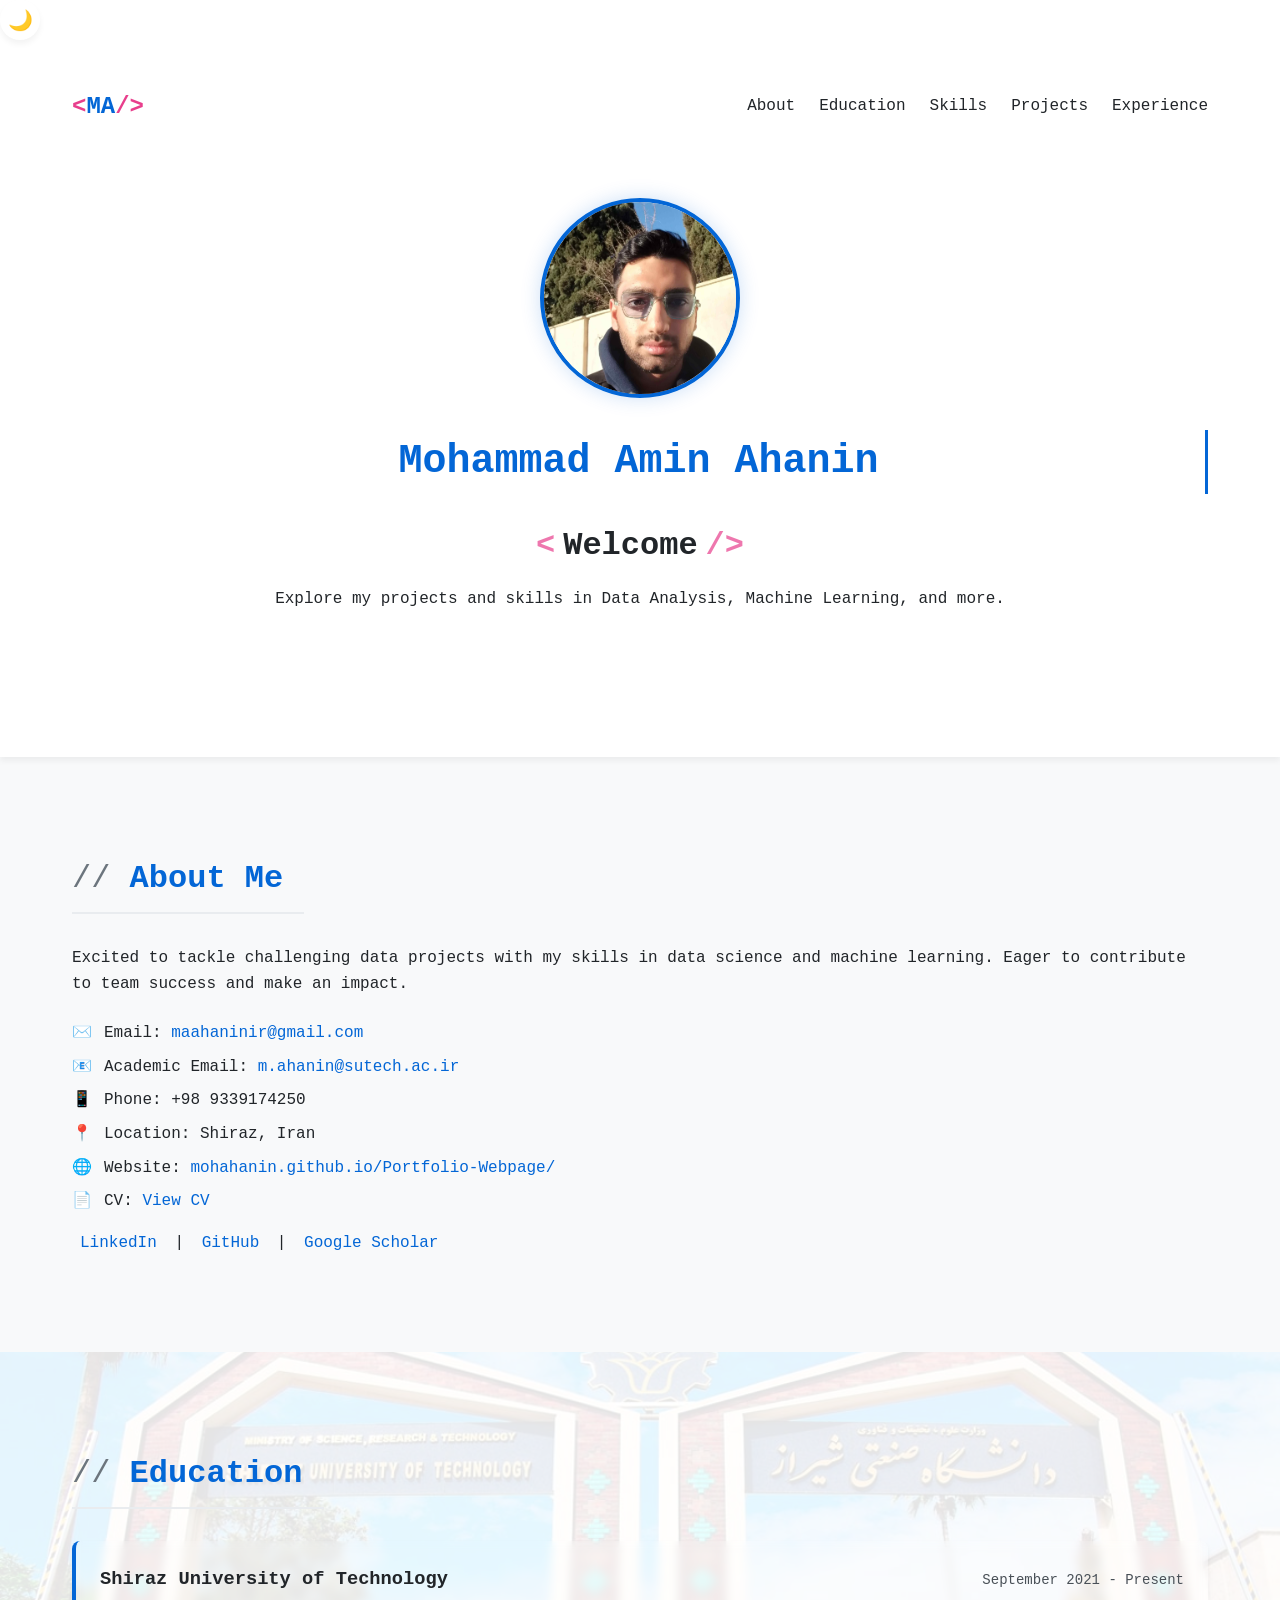
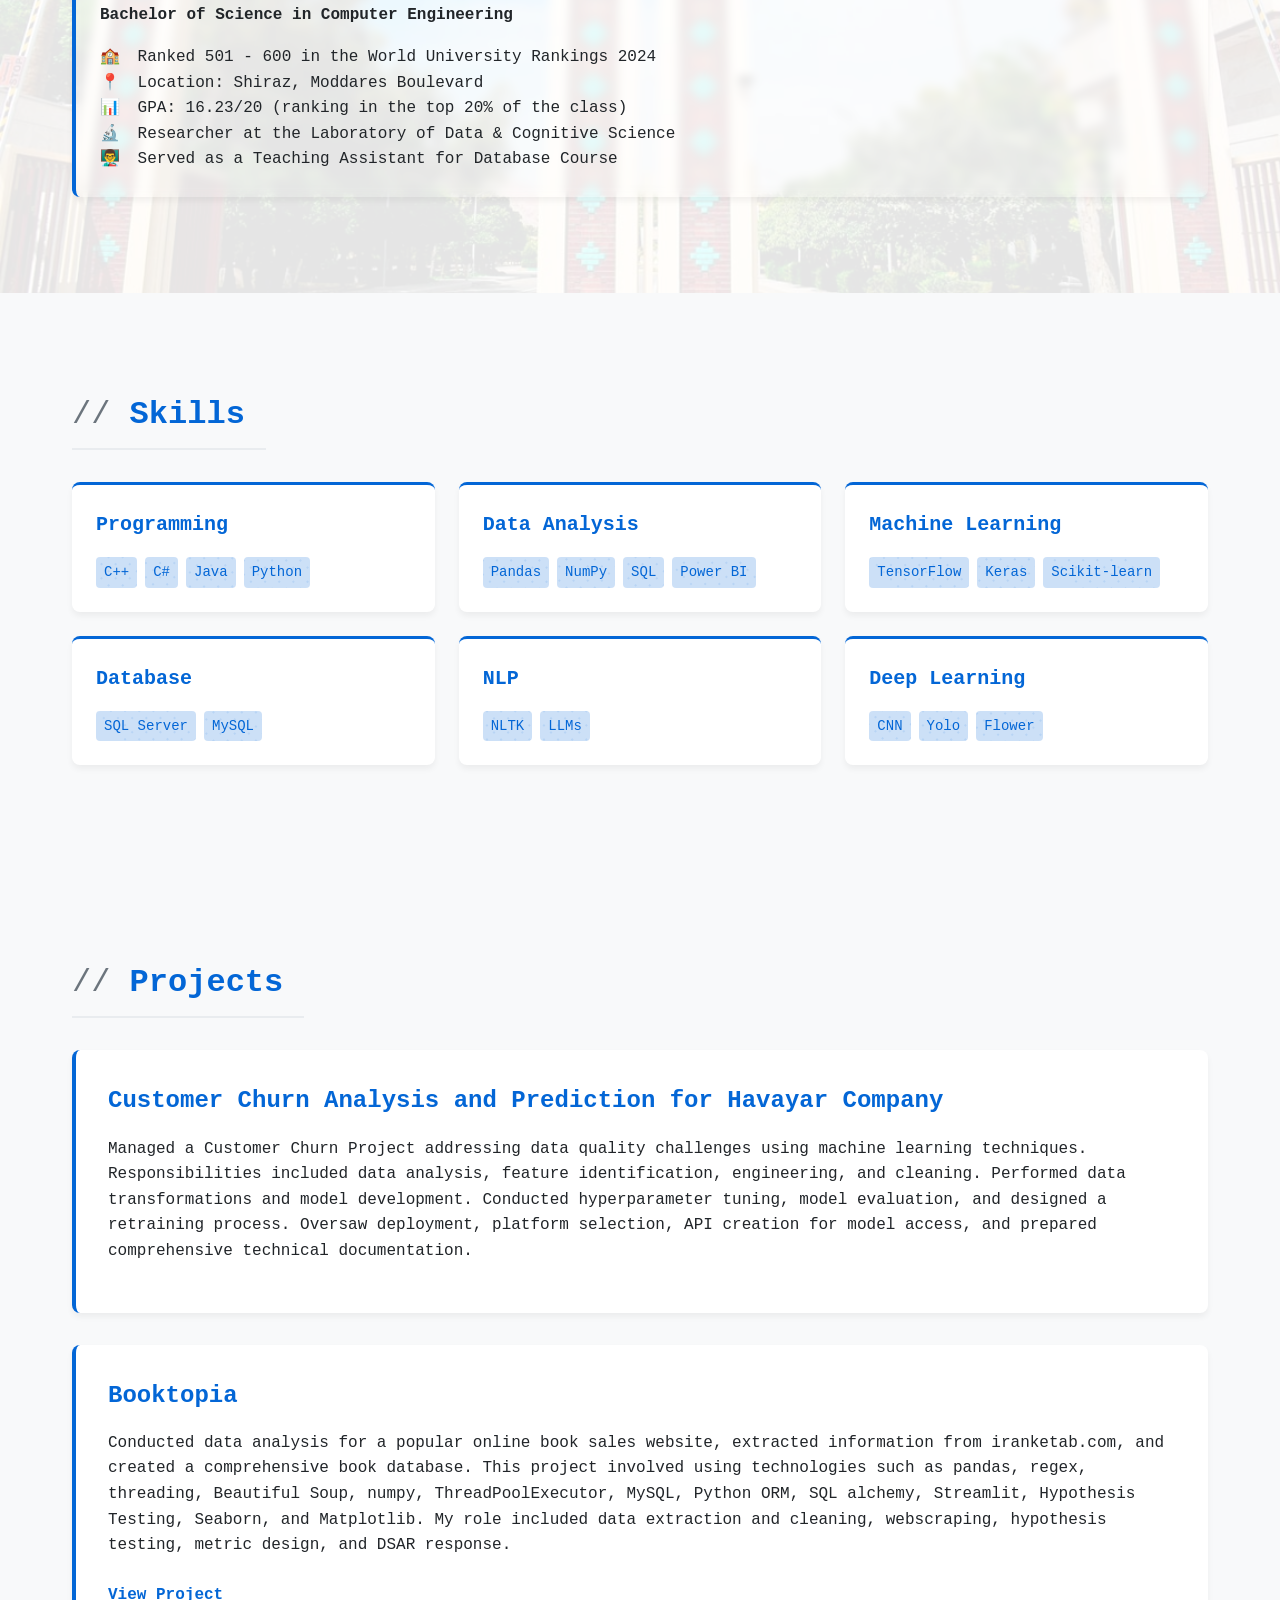
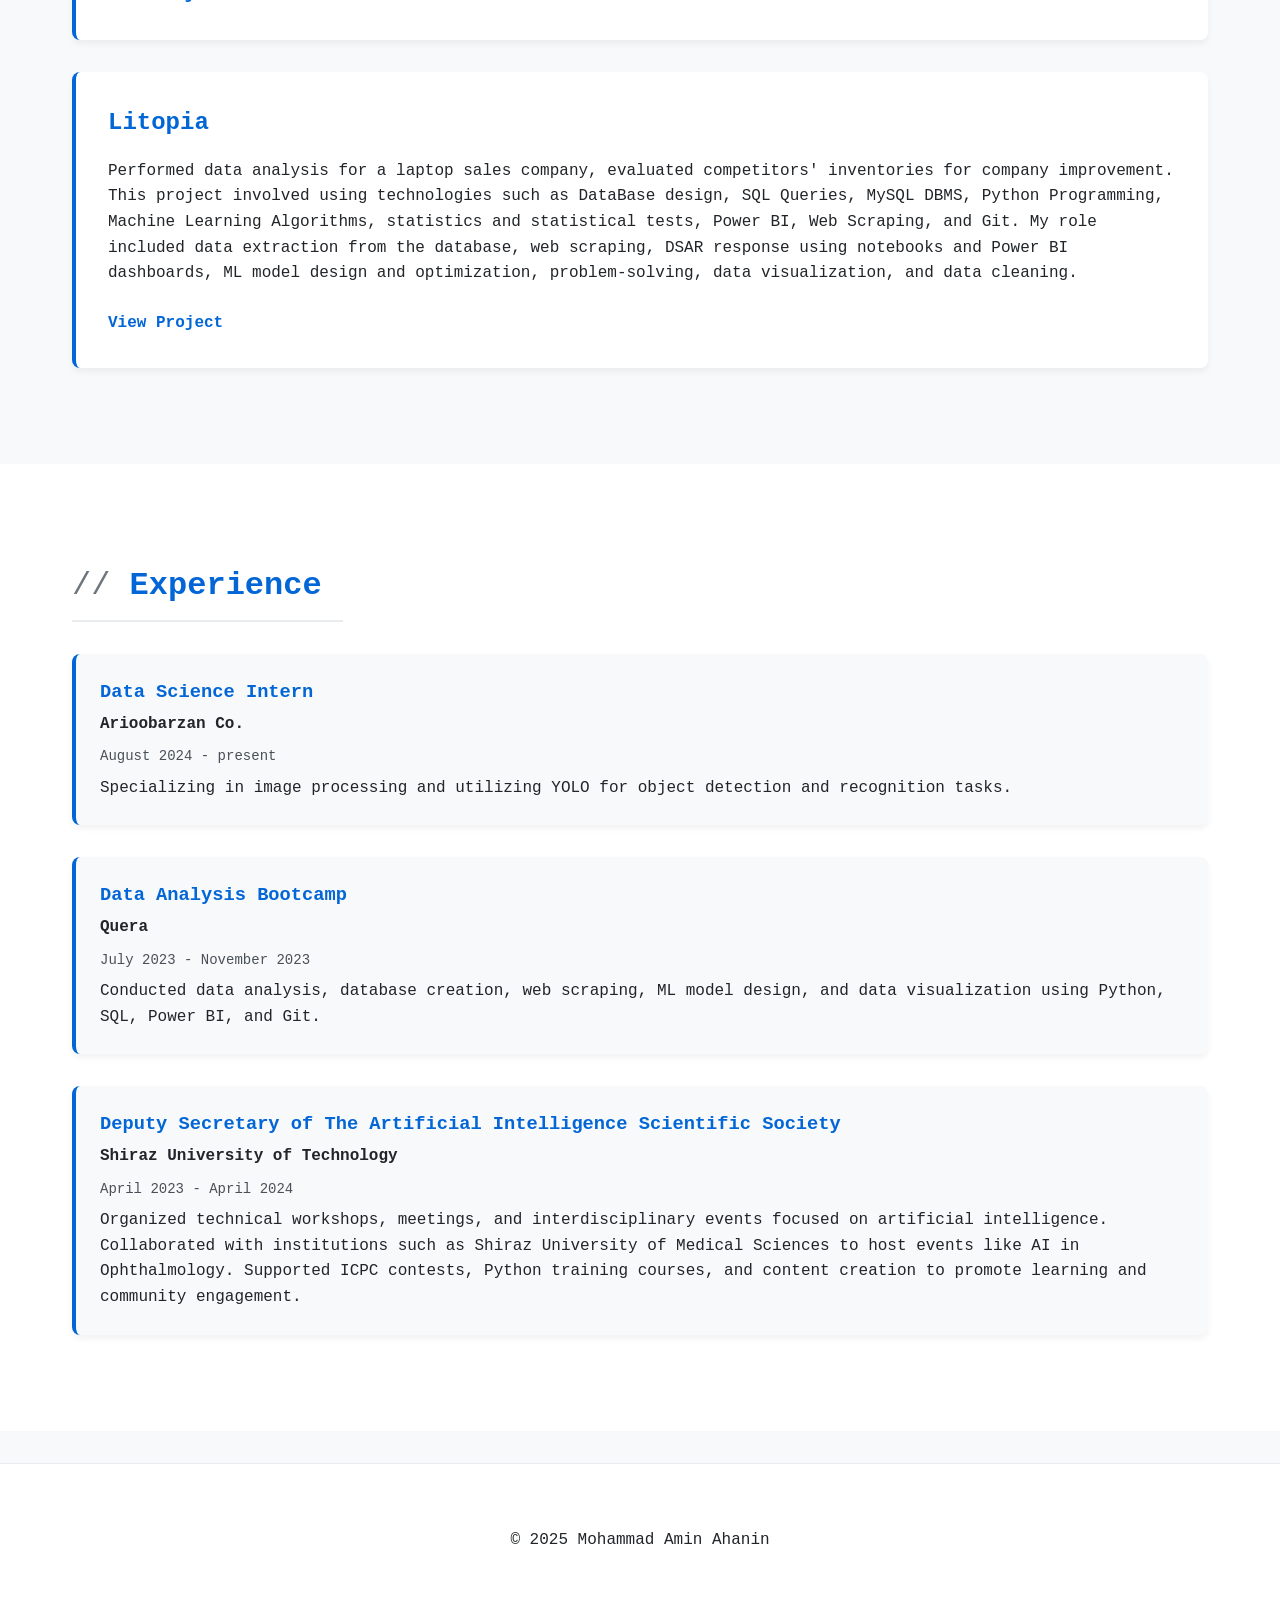
==== index.html @ 4232e27b "Update About Section Links" ====
<!DOCTYPE html>
<html lang="en">
<head>
  <meta charset="UTF-8" />
  <meta name="viewport" content="width=device-width, initial-scale=1.0" />
  <title>Mohammad Amin Ahanin </title>
  <link rel="stylesheet" href="styles/main.css" />
  <link rel="stylesheet" href="styles/animations.css" />
  <link rel="stylesheet" href="styles/responsive.css" />
</head>
<body>
  <div class="theme-toggle">
    <button id="theme-toggle-btn">
      <span class="toggle-icon light">☀️</span>
      <span class="toggle-icon dark">🌙</span>
    </button>
  </div>
  
  <header class="header">
    <div class="container">
      <nav class="navbar">
        <div class="logo"><span class="code-tag"><</span>MA<span class="code-tag">/></span></div>
        <ul class="nav-links">
          <li><a href="#about">About</a></li>
          <li><a href="#education">Education</a></li>
          <li><a href="#skills">Skills</a></li>
          <li><a href="#projects">Projects</a></li>
          <li><a href="#experience">Experience</a></li>
        </ul>
        <button class="menu-toggle" id="menu-toggle">
          <div class="bar"></div>
          <div class="bar"></div>
          <div class="bar"></div>
        </button>
      </nav>
      
      <div class="hero">
        <div class="profile-container">
          <div class="profile-photo">
            <img src="ax.jpg" alt="Mohammad Amin Ahanin" class="profile-img">
          </div>
        </div>
        <h1 class="name">Mohammad Amin Ahanin</h1>
        <div class="welcome-section">
          <h2 class="welcome-title">Welcome</h2>
          <p>Explore my projects and skills in Data Analysis, Machine Learning, and more.</p>
        </div>
      </div>
    </div>
  </header>

  <main>
    <section id="about" class="section about-section">
      <div class="container">
        <h2 class="section-title"><span class="code-comment">// </span>About Me</h2>
        <div class="about-content">
          <div class="about-text">
            <p>Excited to tackle challenging data projects with my skills in data science and machine learning. Eager to contribute to team success and make an impact.</p>
            <div class="contact-info">
              <div class="contact-item">
                <span class="contact-icon">✉️</span>
                <span>Email: <a href="mailto:maahaninir@gmail.com">maahaninir@gmail.com</a></span>
              </div>
              <div class="contact-item">
                <span class="contact-icon">📧</span>
                <span>Academic Email: <a href="mailto:m.ahanin@sutech.ac.ir">m.ahanin@sutech.ac.ir</a></span>
              </div>
              <div class="contact-item">
                <span class="contact-icon">📱</span>
                <span>Phone: +98 9339174250</span>
              </div>
              <div class="contact-item">
                <span class="contact-icon">📍</span>
                <span>Location: Shiraz, Iran</span>
              </div>
              <div class="contact-item">
                <span class="contact-icon">🌐</span>
                <span>Website: <a href="https://mohahanin.github.io/Portfolio-Webpage/" target="_blank">mohahanin.github.io/Portfolio-Webpage/</a></span>
              </div>
              <div class="contact-item">
                <span class="contact-icon">📄</span>
                <span>CV: <a href="Mohammadamin_Ahanin_CV.pdf" target="_blank">View CV</a></span>
              </div>
              <div class="social-links">
                <a href="https://www.linkedin.com/in/mohammadamin-ahanin/" target="_blank" class="social-link">LinkedIn</a> |
                <a href="https://github.com/mohAhanin" target="_blank" class="social-link">GitHub</a> |
                <a href="https://bit.ly/ahanin-scholar" target="_blank" class="social-link">Google Scholar</a>
              </div>
          
          </div>
        </div>
      </div>
    </section>

    <section id="education" class="section education-section">
      <div class="container">
        <h2 class="section-title"><span class="code-comment">// </span>Education</h2>
        <div class="education-card">
          <div class="education-header">
            <h3>Shiraz University of Technology</h3>
            <span class="education-period">September 2021 - Present</span>
          </div>
          <p class="education-degree">Bachelor of Science in Computer Engineering</p>
          <div class="education-details">
            <p><span class="detail-icon">🏫</span> Ranked 501 - 600 in the World University Rankings 2024</p>
            <p><span class="detail-icon">📍</span> Location: Shiraz, Moddares Boulevard</p>
            <p><span class="detail-icon">📊</span> GPA: 16.23/20 (ranking in the top 20% of the class)</p>
            <p><span class="detail-icon">🔬</span> Researcher at the Laboratory of Data & Cognitive Science</p>
            <p><span class="detail-icon">👨‍🏫</span> Served as a Teaching Assistant for Database Course</p>
          </div>
        </div>
      </div>
    </section>

    <section id="skills" class="section skills-section">
      <div class="container">
        <h2 class="section-title"><span class="code-comment">// </span>Skills</h2>
        <div class="skills-container">
          <div class="skill-category">
            <h3 class="skill-category-title">Programming</h3>
            <ul class="skill-list">
              <li>C++</li>
              <li>C#</li>
              <li>Java</li>
              <li>Python</li>
            </ul>
          </div>
          <div class="skill-category">
            <h3 class="skill-category-title">Data Analysis</h3>
            <ul class="skill-list">
              <li>Pandas</li>
              <li>NumPy</li>
              <li>SQL</li>
              <li>Power BI</li>
            </ul>
          </div>
          <div class="skill-category">
            <h3 class="skill-category-title">Machine Learning</h3>
            <ul class="skill-list">
              <li>TensorFlow</li>
              <li>Keras</li>
              <li>Scikit-learn</li>
            </ul>
          </div>
          <div class="skill-category">
            <h3 class="skill-category-title">Database</h3>
            <ul class="skill-list">
              <li>SQL Server</li>
              <li>MySQL</li>
            </ul>
          </div>
          <div class="skill-category">
            <h3 class="skill-category-title">NLP</h3>
            <ul class="skill-list">
              <li>NLTK</li>
              <li>LLMs</li>
            </ul>
          </div>
          <div class="skill-category">
            <h3 class="skill-category-title">Deep Learning</h3>
            <ul class="skill-list">
              <li>CNN</li>
              <li>Yolo</li>
              <li>Flower</li>
            </ul>
          </div>
        </div>
      </div>
    </section>

    <section id="projects" class="section projects-section">
      <div class="container">
        <h2 class="section-title"><span class="code-comment">// </span>Projects</h2>
        <div class="projects-container">
          <div class="project-card">
            <h3 class="project-title">Customer Churn Analysis and Prediction for <a href="https://www.havayar.com/" target="_blank" rel="noopener noreferrer">Havayar Company</a></h3>
            <p class="project-description">
              Managed a Customer Churn Project addressing data quality challenges using machine learning techniques. Responsibilities included data analysis, feature identification, engineering, and cleaning. Performed data transformations and model development. Conducted hyperparameter tuning, model evaluation, and designed a retraining process. Oversaw deployment, platform selection, API creation for model access, and prepared comprehensive technical documentation.
            </p>
          </div>
          
          <div class="project-card">
            <h3 class="project-title">Booktopia</h3>
            <p class="project-description">
              Conducted data analysis for a popular online book sales website, extracted information from iranketab.com, and created a comprehensive book database. This project involved using technologies such as pandas, regex, threading, Beautiful Soup, numpy, ThreadPoolExecutor, MySQL, Python ORM, SQL alchemy, Streamlit, Hypothesis Testing, Seaborn, and Matplotlib. My role included data extraction and cleaning, webscraping, hypothesis testing, metric design, and DSAR response.
            </p>
            <a href="#" class="project-link">View Project</a>
          </div>
          
          <div class="project-card">
            <h3 class="project-title">Litopia</h3>
            <p class="project-description">
              Performed data analysis for a laptop sales company, evaluated competitors' inventories for company improvement. This project involved using technologies such as DataBase design, SQL Queries, MySQL DBMS, Python Programming, Machine Learning Algorithms, statistics and statistical tests, Power BI, Web Scraping, and Git. My role included data extraction from the database, web scraping, DSAR response using notebooks and Power BI dashboards, ML model design and optimization, problem-solving, data visualization, and data cleaning.
            </p>
            <a href="#" class="project-link">View Project</a>
          </div>
        </div>
      </div>
    </section>

    <section id="experience" class="section experience-section">
      <div class="container">
        <h2 class="section-title"><span class="code-comment">// </span>Experience</h2>
        <div class="experience-container">
          <div class="experience-card">
            <div class="experience-header">
              <h3 class="position-title">Data Science Intern</h3>
              <span class="company-name">Arioobarzan Co.</span>
            </div>
            <p class="experience-period">August 2024 - present</p>
            <p class="experience-description">Specializing in image processing and utilizing YOLO for object detection and recognition tasks.</p>
          </div>
          
          <div class="experience-card">
            <div class="experience-header">
              <h3 class="position-title">Data Analysis Bootcamp</h3>
              <span class="company-name">Quera</span>
            </div>
            <p class="experience-period">July 2023 - November 2023</p>
            <p class="experience-description">Conducted data analysis, database creation, web scraping, ML model design, and data visualization using Python, SQL, Power BI, and Git.</p>
          </div>
          
          <div class="experience-card">
            <div class="experience-header">
              <h3 class="position-title">Deputy Secretary of The Artificial Intelligence Scientific Society</h3>
              <span class="company-name">Shiraz University of Technology</span>
            </div>
            <p class="experience-period">April 2023 - April 2024</p>
            <p class="experience-description">Organized technical workshops, meetings, and interdisciplinary events focused on artificial intelligence.
              Collaborated with institutions such as Shiraz University of Medical Sciences to host events like AI in Ophthalmology.
              Supported ICPC contests, Python training courses, and content creation to promote learning and community engagement.</p>
          </div>
        </div>
      </div>
    </section>
  </main>

  <footer class="footer">
    <div class="container">
      <p>&copy; 2025 Mohammad Amin Ahanin</p>
    </div>
  </footer>

  <script src="scripts/main.js"></script>
  <script src="scripts/animations.js"></script>
</body>
</html>
---- styles/main.css ----
/* Main CSS Styles */
:root {
  /* Color variables for light mode */
  --bg-primary: #f8f9fa;
  --bg-secondary: #ffffff;
  --text-primary: #212529;
  --text-secondary: #495057;
  --accent-color: #0366d6;
  --accent-light: #0366d633;
  --border-color: #e9ecef;
  --card-shadow: 0 4px 6px rgba(0, 0, 0, 0.05);
  --code-bg: #f1f3f5;
  --code-tag-color: #e83e8c;
  --code-comment-color: #6c757d;
  
  /* Common variables */
  --spacing-unit: 8px;
  --radius-sm: 4px;
  --radius-md: 8px;
  --radius-lg: 16px;
  --transition-speed: 0.3s;
  
  /* Font sizes */
  --font-size-xs: 0.75rem;  /* 12px */
  --font-size-sm: 0.875rem; /* 14px */
  --font-size-md: 1rem;     /* 16px */
  --font-size-lg: 1.25rem;  /* 20px */
  --font-size-xl: 1.5rem;   /* 24px */
  --font-size-2xl: 2rem;    /* 32px */
  --font-size-3xl: 2.5rem;  /* 40px */
}

/* Dark mode colors */
.dark-mode {
  --bg-primary: #0d1117;
  --bg-secondary: #161b22;
  --text-primary: #f0f6fc;
  --text-secondary: #8b949e;
  --accent-color: #58a6ff;
  --accent-light: #58a6ff33;
  --border-color: #30363d;
  --card-shadow: 0 4px 6px rgba(0, 0, 0, 0.2);
  --code-bg: #1f2937;
  --code-tag-color: #ff7b72;
  --code-comment-color: #8b949e;
}

/* Reset and Base Styles */
* {
  margin: 0;
  padding: 0;
  box-sizing: border-box;
}

html {
  scroll-behavior: smooth;
}

body {
  font-family: 'SF Mono', 'Monaco', 'Menlo', 'Courier New', monospace;
  background-color: var(--bg-primary);
  color: var(--text-primary);
  line-height: 1.6;
  transition: background-color var(--transition-speed), color var(--transition-speed);
}

/* Profile Photo Styles */
.profile-container {
  display: flex;
  justify-content: center;
  margin-bottom: 2rem;
}

.profile-photo {
  width: 200px;
  height: 200px;
  border-radius: 50%;
  overflow: hidden;
  border: 4px solid var(--accent-color);
  box-shadow: 0 0 20px var(--accent-light);
  transition: transform 0.3s ease;
}

.profile-photo:hover {
  transform: scale(1.05);
}

.profile-img {
  width: 100%;
  height: 100%;
  object-fit: cover;
}

.container {
  width: 100%;
  max-width: 1200px;
  margin: 0 auto;
  padding: calc(var(--spacing-unit) * 3);
}

a {
  color: var(--accent-color);
  text-decoration: none;
  transition: color var(--transition-speed);
}

a:hover {
  text-decoration: underline;
}

ul {
  list-style-type: none;
}

/* Theme Toggle */
.theme-toggle {
  position: fixed;
  top: var(--spacing-unit) * 2;
  right: var(--spacing-unit) * 2;
  z-index: 1000;
}

#theme-toggle-btn {
  background: none;
  border: none;
  cursor: pointer;
  width: 40px;
  height: 40px;
  border-radius: 50%;
  display: flex;
  align-items: center;
  justify-content: center;
  background-color: var(--bg-secondary);
  box-shadow: var(--card-shadow);
}

.toggle-icon {
  font-size: var(--font-size-lg);
}

.dark-mode .toggle-icon.light {
  display: inline;
}

.dark-mode .toggle-icon.dark {
  display: none;
}

.toggle-icon.light {
  display: none;
}

.toggle-icon.dark {
  display: inline;
}

/* Header styles */
.header {
  background-color: var(--bg-secondary);
  box-shadow: var(--card-shadow);
  position: relative;
  padding: calc(var(--spacing-unit) * 6) 0;
}

.navbar {
  display: flex;
  justify-content: space-between;
  align-items: center;
  padding: var(--spacing-unit) 0;
}

.logo {
  font-size: var(--font-size-xl);
  font-weight: bold;
  color: var(--accent-color);
}

.code-tag {
  color: var(--code-tag-color);
}

.nav-links {
  display: flex;
  gap: calc(var(--spacing-unit) * 3);
}

.nav-links a {
  color: var(--text-primary);
  font-weight: 500;
  position: relative;
}

.nav-links a::after {
  content: '';
  position: absolute;
  bottom: -4px;
  left: 0;
  width: 0;
  height: 2px;
  background-color: var(--accent-color);
  transition: width var(--transition-speed);
}

.nav-links a:hover::after {
  width: 100%;
}

.menu-toggle {
  display: none;
  background: none;
  border: none;
  cursor: pointer;
}

.bar {
  display: block;
  width: 25px;
  height: 3px;
  margin: 5px auto;
  background-color: var(--text-primary);
  transition: transform var(--transition-speed), opacity var(--transition-speed);
}

/* Hero section */
.hero {
  text-align: center;
  padding: calc(var(--spacing-unit) * 8) 0;
}

.name {
  font-size: var(--font-size-3xl);
  margin-bottom: calc(var(--spacing-unit) * 2);
  color: var(--accent-color);
}

.welcome-section {
  max-width: 800px;
  margin: 0 auto;
}

.welcome-title {
  font-size: var(--font-size-2xl);
  margin-bottom: calc(var(--spacing-unit) * 2);
  position: relative;
  display: inline-block;
}

.welcome-title::before {
  content: '<';
  color: var(--code-tag-color);
  opacity: 0.7;
  margin-right: var(--spacing-unit);
}

.welcome-title::after {
  content: '/>';
  color: var(--code-tag-color);
  opacity: 0.7;
  margin-left: var(--spacing-unit);
}

/* Section styles */
.section {
  padding: calc(var(--spacing-unit) * 8) 0;
}

.section-title {
  font-size: var(--font-size-2xl);
  margin-bottom: calc(var(--spacing-unit) * 4);
  color: var(--accent-color);
  border-bottom: 2px solid var(--border-color);
  padding-bottom: var(--spacing-unit);
  display: inline-block;
}

.code-comment {
  color: var(--code-comment-color);
  font-weight: normal;
}

/* About section */
.about-content {
  display: flex;
  flex-direction: column;
  gap: calc(var(--spacing-unit) * 4);
}

.contact-info {
  margin-top: calc(var(--spacing-unit) * 3);
}

.contact-item {
  margin-bottom: var(--spacing-unit);
  display: flex;
  align-items: center;
}

.contact-icon {
  margin-right: var(--spacing-unit);
  width: 24px;
  display: inline-block;
}

.social-links {
  margin-top: calc(var(--spacing-unit) * 2);
}

.social-link {
  margin: 0 var(--spacing-unit);
}

/* Education section */
.education-section {
  background-color: var(--bg-secondary);
  position: relative;
  overflow: hidden;
}

.education-section::before {
  content: '';
  position: absolute;
  top: 0;
  left: 0;
  right: 0;
  bottom: 0;
  background-image: url('university.jpg');
  background-size: cover;
  background-position: center;
  opacity: 0.1;
  z-index: 0;
  pointer-events: none;
}

.education-section .container {
  position: relative;
  z-index: 1;
}

.education-card {
  background-color: var(--bg-primary);
  border-radius: var(--radius-md);
  padding: calc(var(--spacing-unit) * 3);
  box-shadow: var(--card-shadow);
  border-left: 4px solid var(--accent-color);
  backdrop-filter: blur(5px);
  background-color: rgba(var(--bg-primary), 0.9);
}

.education-header {
  display: flex;
  justify-content: space-between;
  align-items: center;
  margin-bottom: var(--spacing-unit);
}

.education-period {
  font-size: var(--font-size-sm);
  color: var(--text-secondary);
}

.education-degree {
  font-weight: bold;
  margin-bottom: calc(var(--spacing-unit) * 2);
}

.education-details {
  margin-top: calc(var(--spacing-unit) * 2);
}

.detail-icon {
  margin-right: var(--spacing-unit);
}

/* Skills section */
.skills-container {
  display: grid;
  grid-template-columns: repeat(auto-fill, minmax(250px, 1fr));
  gap: calc(var(--spacing-unit) * 3);
}

.skill-category {
  background-color: var(--bg-secondary);
  border-radius: var(--radius-md);
  padding: calc(var(--spacing-unit) * 3);
  box-shadow: var(--card-shadow);
  border-top: 3px solid var(--accent-color);
}

.skill-category-title {
  margin-bottom: calc(var(--spacing-unit) * 2);
  font-size: var(--font-size-lg);
  color: var(--accent-color);
}

.skill-list {
  display: flex;
  flex-wrap: wrap;
  gap: var(--spacing-unit);
}

.skill-list li {
  background-color: var(--accent-light);
  color: var(--accent-color);
  padding: calc(var(--spacing-unit) / 2) var(--spacing-unit);
  border-radius: var(--radius-sm);
  font-size: var(--font-size-sm);
}

/* Projects section */
.projects-section {
  background-color: var(--bg-primary);
}

.projects-container {
  display: flex;
  flex-direction: column;
  gap: calc(var(--spacing-unit) * 4);
}

.project-card {
  background-color: var(--bg-secondary);
  border-radius: var(--radius-md);
  padding: calc(var(--spacing-unit) * 4);
  box-shadow: var(--card-shadow);
  border-left: 4px solid var(--accent-color);
  transition: transform var(--transition-speed), box-shadow var(--transition-speed);
}

.project-card:hover {
  transform: translateY(-5px);
  box-shadow: 0 10px 15px rgba(0, 0, 0, 0.1);
}

.project-title {
  font-size: var(--font-size-xl);
  margin-bottom: calc(var(--spacing-unit) * 2);
  color: var(--accent-color);
}

.project-description {
  margin-bottom: calc(var(--spacing-unit) * 2);
}

.project-link {
  display: inline-block;
  margin-top: var(--spacing-unit);
  font-weight: bold;
}

/* Experience section */
.experience-section {
  background-color: var(--bg-secondary);
}

.experience-container {
  display: flex;
  flex-direction: column;
  gap: calc(var(--spacing-unit) * 4);
}

.experience-card {
  background-color: var(--bg-primary);
  border-radius: var(--radius-md);
  padding: calc(var(--spacing-unit) * 3);
  box-shadow: var(--card-shadow);
  border-left: 4px solid var(--accent-color);
}

.experience-header {
  margin-bottom: var(--spacing-unit);
}

.position-title {
  color: var(--accent-color);
  margin-bottom: calc(var(--spacing-unit) / 2);
}

.company-name {
  font-weight: bold;
}

.experience-period {
  color: var(--text-secondary);
  font-size: var(--font-size-sm);
  margin-bottom: var(--spacing-unit);
}

/* Footer */
.footer {
  background-color: var(--bg-secondary);
  text-align: center;
  padding: calc(var(--spacing-unit) * 4) 0;
  margin-top: calc(var(--spacing-unit) * 4);
  border-top: 1px solid var(--border-color);
}
---- styles/animations.css ----
/* Animations */
@keyframes fadeIn {
  from {
    opacity: 0;
    transform: translateY(20px);
  }
  to {
    opacity: 1;
    transform: translateY(0);
  }
}

@keyframes typewriter {
  from {
    width: 0;
  }
  to {
    width: 100%;
  }
}

@keyframes blinkCursor {
  from, to {
    border-right-color: transparent;
  }
  50% {
    border-right-color: var(--accent-color);
  }
}

@keyframes fadeInLeft {
  from {
    opacity: 0;
    transform: translateX(-20px);
  }
  to {
    opacity: 1;
    transform: translateX(0);
  }
}

@keyframes fadeInRight {
  from {
    opacity: 0;
    transform: translateX(20px);
  }
  to {
    opacity: 1;
    transform: translateX(0);
  }
}

@keyframes pulse {
  0% {
    transform: scale(1);
  }
  50% {
    transform: scale(1.05);
  }
  100% {
    transform: scale(1);
  }
}

/* Apply animations to elements */
.section {
  animation: fadeIn 0.8s ease-out forwards;
}

.name {
  position: relative;
  display: inline-block;
  overflow: hidden;
  white-space: nowrap;
  animation: 
    typewriter 2.5s steps(25, end) 0.5s forwards,
    blinkCursor 0.75s step-end infinite;
  border-right: 3px solid var(--accent-color);
  width: 0;
}

.welcome-section {
  animation: fadeIn 1s ease-out 2.5s forwards;
  opacity: 0;
}

.project-card:nth-child(odd) {
  animation: fadeInLeft 0.6s ease-out forwards;
}

.project-card:nth-child(even) {
  animation: fadeInRight 0.6s ease-out forwards;
}

.education-card:hover,
.experience-card:hover {
  animation: pulse 1s ease-in-out;
}

.skill-category {
  animation: fadeIn 0.6s ease-out forwards;
  animation-delay: calc(var(--animation-order, 0) * 0.1s);
}

/* Staggered animations for skills */
.skill-category:nth-child(1) { --animation-order: 1; }
.skill-category:nth-child(2) { --animation-order: 2; }
.skill-category:nth-child(3) { --animation-order: 3; }
.skill-category:nth-child(4) { --animation-order: 4; }
.skill-category:nth-child(5) { --animation-order: 5; }
.skill-category:nth-child(6) { --animation-order: 6; }

/* Hover animations */
.nav-links a:hover {
  color: var(--accent-color);
  text-decoration: none;
}

.project-link:hover {
  text-decoration: none;
  color: var(--accent-color);
  transform: translateX(5px);
  transition: transform 0.3s ease;
}

/* Create a typing cursor effect for section titles */
.section-title::after {
  content: '_';
  animation: blinkCursor 1s step-end infinite;
  opacity: 0;
  margin-left: 2px;
}

.section-title:hover::after {
  opacity: 1;
}

/* Animated background for the hero section */
@keyframes gradientBG {
  0% {
    background-position: 0% 50%;
  }
  50% {
    background-position: 100% 50%;
  }
  100% {
    background-position: 0% 50%;
  }
}

.hero {
  position: relative;
  overflow: hidden;
}

.hero::before {
  content: '';
  position: absolute;
  top: 0;
  left: 0;
  right: 0;
  bottom: 0;
  z-index: -1;
  background: linear-gradient(-45deg, var(--accent-light), transparent);
  background-size: 400% 400%;
  animation: gradientBG 15s ease infinite;
  opacity: 0.5;
}

/* Skills animation */
.skill-list li {
  position: relative;
  overflow: hidden;
}

.skill-list li::before {
  content: '';
  position: absolute;
  top: -50%;
  left: -50%;
  width: 200%;
  height: 200%;
  background: radial-gradient(circle, var(--accent-color) 10%, transparent 10.5%);
  background-size: 10px 10px;
  opacity: 0.1;
  transform: rotate(45deg);
  animation: gradientBG 10s linear infinite;
  z-index: -1;
}
---- styles/responsive.css ----
/* Responsive Styles */

/* Base mobile-first approach */
@media (max-width: 768px) {
  /* Profile photo responsive styles */
  .profile-photo {
    width: 150px;
    height: 150px;
  }

  /* Navbar responsive styles */
  .navbar {
    flex-direction: column;
    align-items: flex-start;
  }
  
  .nav-links {
    display: none;
    flex-direction: column;
    width: 100%;
    margin-top: var(--spacing-unit);
    gap: var(--spacing-unit);
    background-color: var(--bg-secondary);
    padding: var(--spacing-unit);
    border-radius: var(--radius-md);
    box-shadow: var(--card-shadow);
  }
  
  .nav-links.active {
    display: flex;
  }
  
  .menu-toggle {
    display: block;
    position: absolute;
    top: calc(var(--spacing-unit) * 3);
    right: calc(var(--spacing-unit) * 3);
  }
  
  .menu-toggle.active .bar:nth-child(1) {
    transform: rotate(-45deg) translate(-5px, 6px);
  }
  
  .menu-toggle.active .bar:nth-child(2) {
    opacity: 0;
  }
  
  .menu-toggle.active .bar:nth-child(3) {
    transform: rotate(45deg) translate(-5px, -6px);
  }
  
  /* Typography adjustments */
  .name {
    font-size: var(--font-size-2xl);
  }
  
  .welcome-title {
    font-size: var(--font-size-xl);
  }
  
  .section-title {
    font-size: var(--font-size-xl);
  }
  
  /* Education layout */
  .education-header {
    flex-direction: column;
    align-items: flex-start;
  }
  
  .education-period {
    margin-top: var(--spacing-unit);
  }
  
  /* Skills layout */
  .skills-container {
    grid-template-columns: 1fr;
  }
  
  /* Project cards */
  .project-card {
    padding: calc(var(--spacing-unit) * 2);
  }
  
  .project-title {
    font-size: var(--font-size-lg);
  }
  
  /* Reduce animations on mobile for performance */
  .name {
    animation: none;
    width: auto;
    border-right: none;
  }
  
  .welcome-section {
    animation: none;
    opacity: 1;
  }
  
  .project-card:nth-child(odd),
  .project-card:nth-child(even) {
    animation: fadeIn 0.6s ease-out forwards;
  }

  /* Contact info adjustments */
  .contact-item {
    flex-direction: column;
    align-items: flex-start;
    margin-bottom: calc(var(--spacing-unit) * 2);
  }

  .contact-icon {
    margin-bottom: var(--spacing-unit);
  }

  .social-links {
    display: flex;
    flex-direction: column;
    gap: var(--spacing-unit);
    align-items: flex-start;
  }

  .social-link {
    margin: 0;
  }
}

/* Tablet styles */
@media (min-width: 769px) and (max-width: 1024px) {
  .skills-container {
    grid-template-columns: repeat(2, 1fr);
  }
  
  .container {
    padding: calc(var(--spacing-unit) * 2);
  }
  
  .project-card {
    padding: calc(var(--spacing-unit) * 3);
  }
  
  .name {
    font-size: var(--font-size-2xl);
  }

  .profile-photo {
    width: 180px;
    height: 180px;
  }
}

/* Large screens */
@media (min-width: 1025px) {
  .container {
    padding: calc(var(--spacing-unit) * 4);
  }
  
  .about-content {
    flex-direction: row;
  }
  
  .about-text {
    flex: 1;
  }
  
  .skills-container {
    grid-template-columns: repeat(3, 1fr);
  }
  
  .name {
    font-size: var(--font-size-3xl);
  }
  
  /* Enhanced animations for desktop */
  @keyframes floatUpDown {
    0%, 100% {
      transform: translateY(0);
    }
    50% {
      transform: translateY(-10px);
    }
  }
  
  .project-card:hover {
    animation: floatUpDown 2s ease-in-out infinite;
  }
}

/* Print-friendly styles */
@media print {
  body {
    background-color: white;
    color: black;
    font-size: 12pt;
  }
  
  .header, .footer, .nav-links, .theme-toggle {
    display: none;
  }
  
  .container {
    width: 100%;
    max-width: none;
    padding: 0;
    margin: 0;
  }
  
  .section {
    page-break-inside: avoid;
    padding: 1cm 0;
  }
  
  a {
    color: black;
    text-decoration: none;
  }
  
  .project-card, .experience-card, .education-card, .skill-category {
    box-shadow: none;
    border: 1px solid #ccc;
  }
  
  /* Ensure skill lists appear properly */
  .skill-list li {
    background: none;
    border: 1px solid #ccc;
  }

  .profile-photo {
    border: 1px solid #ccc;
    box-shadow: none;
  }
}
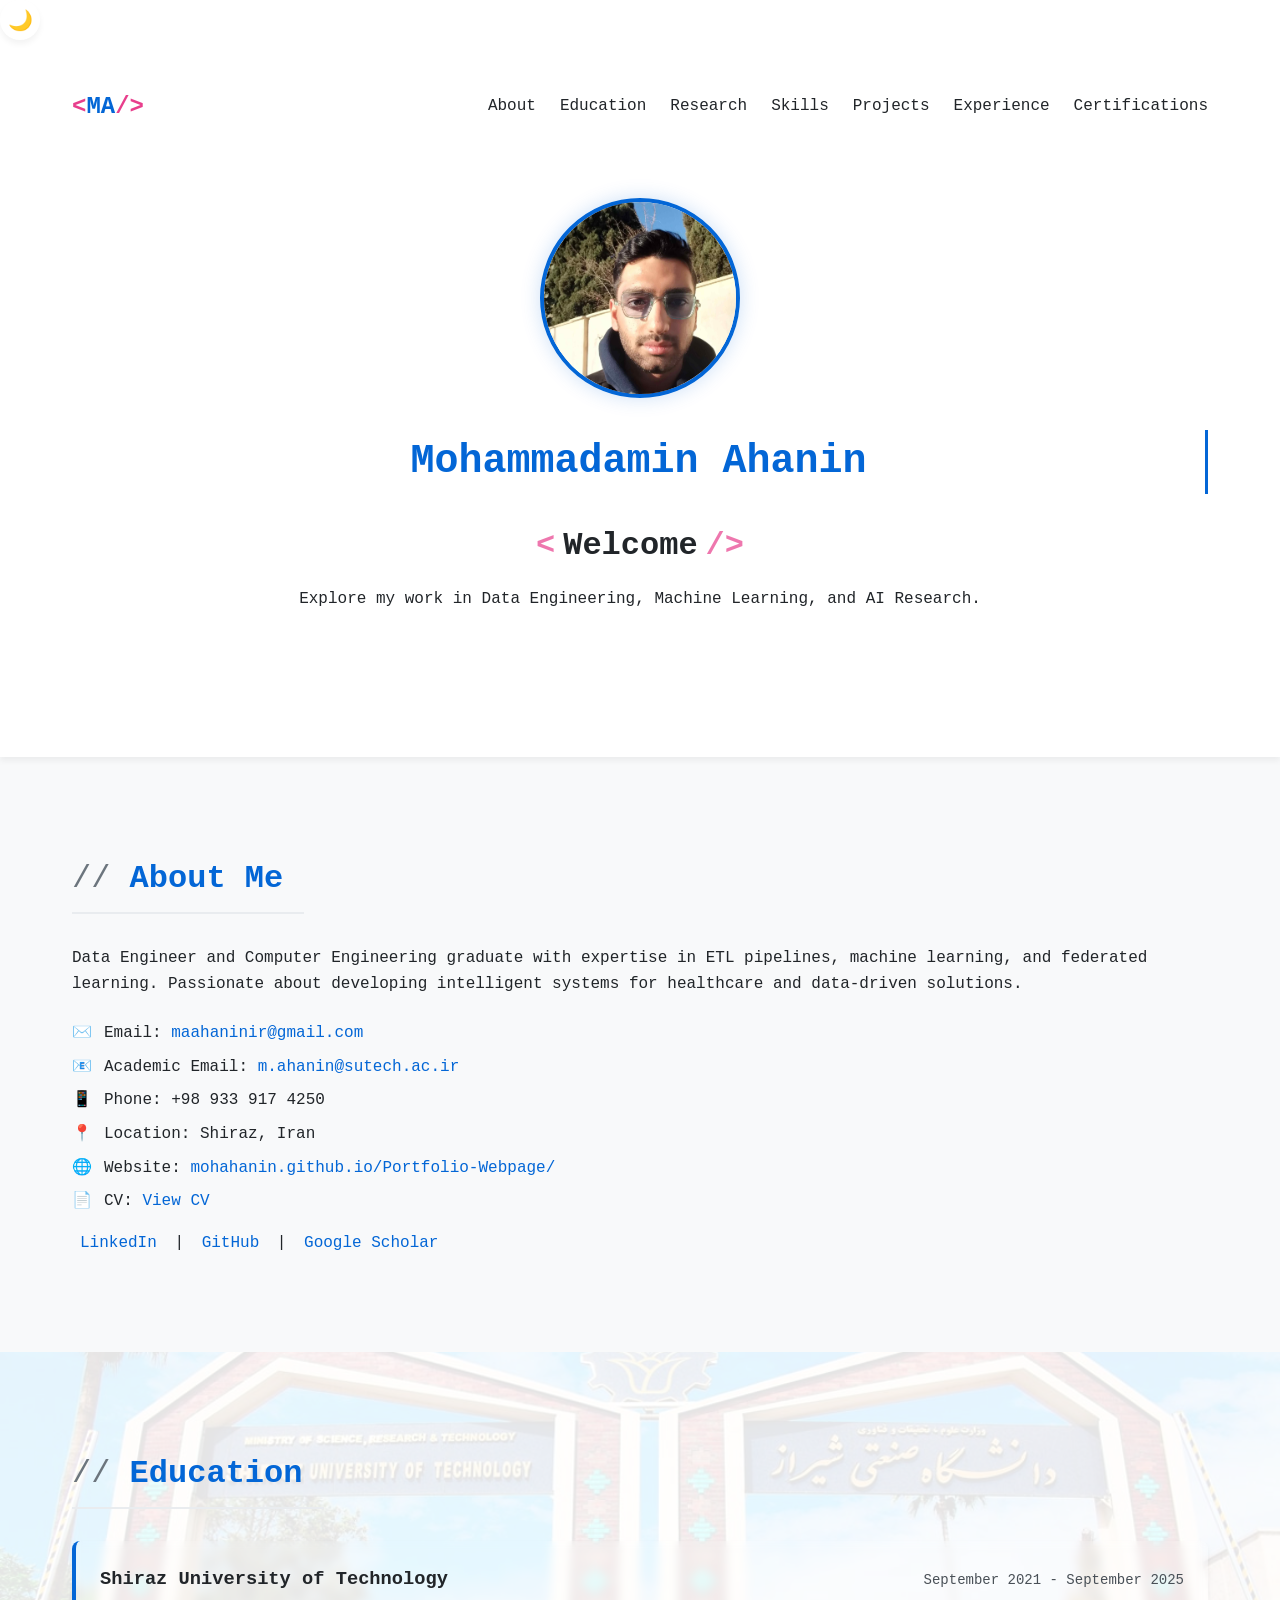
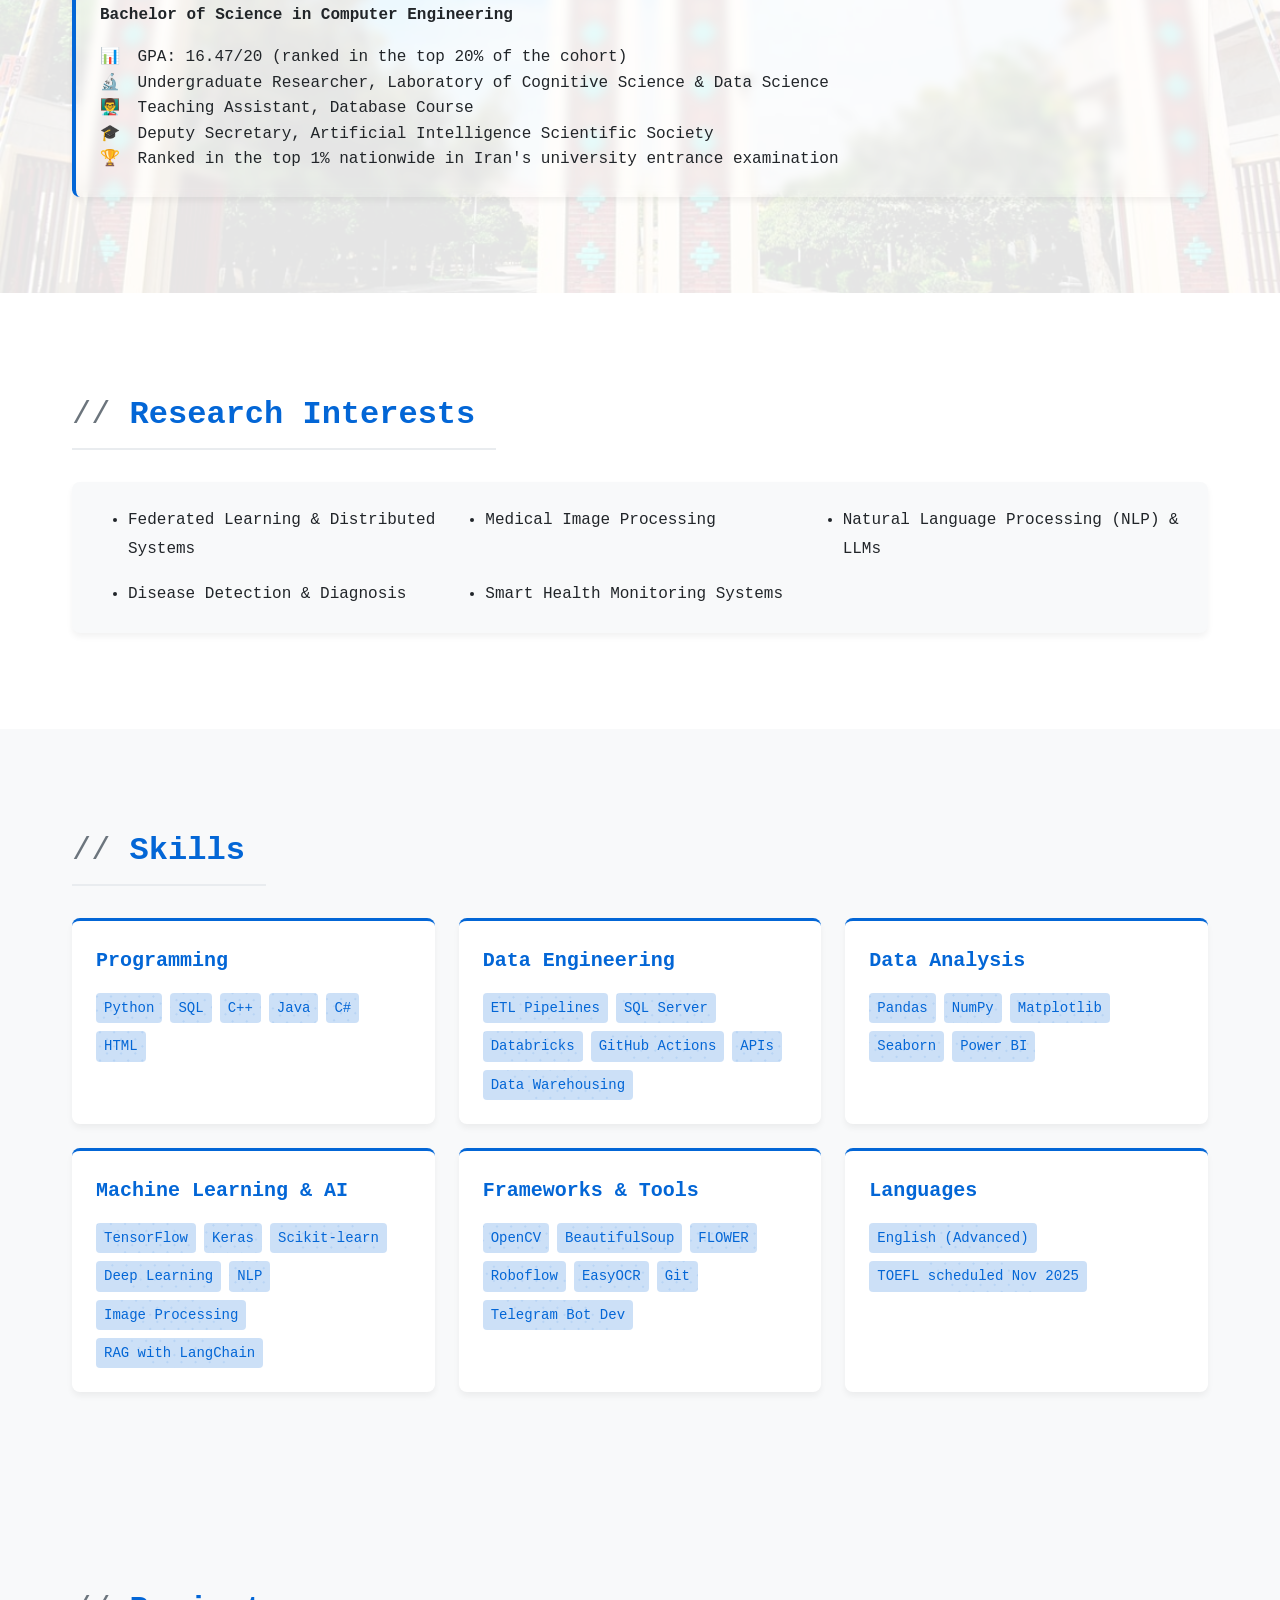
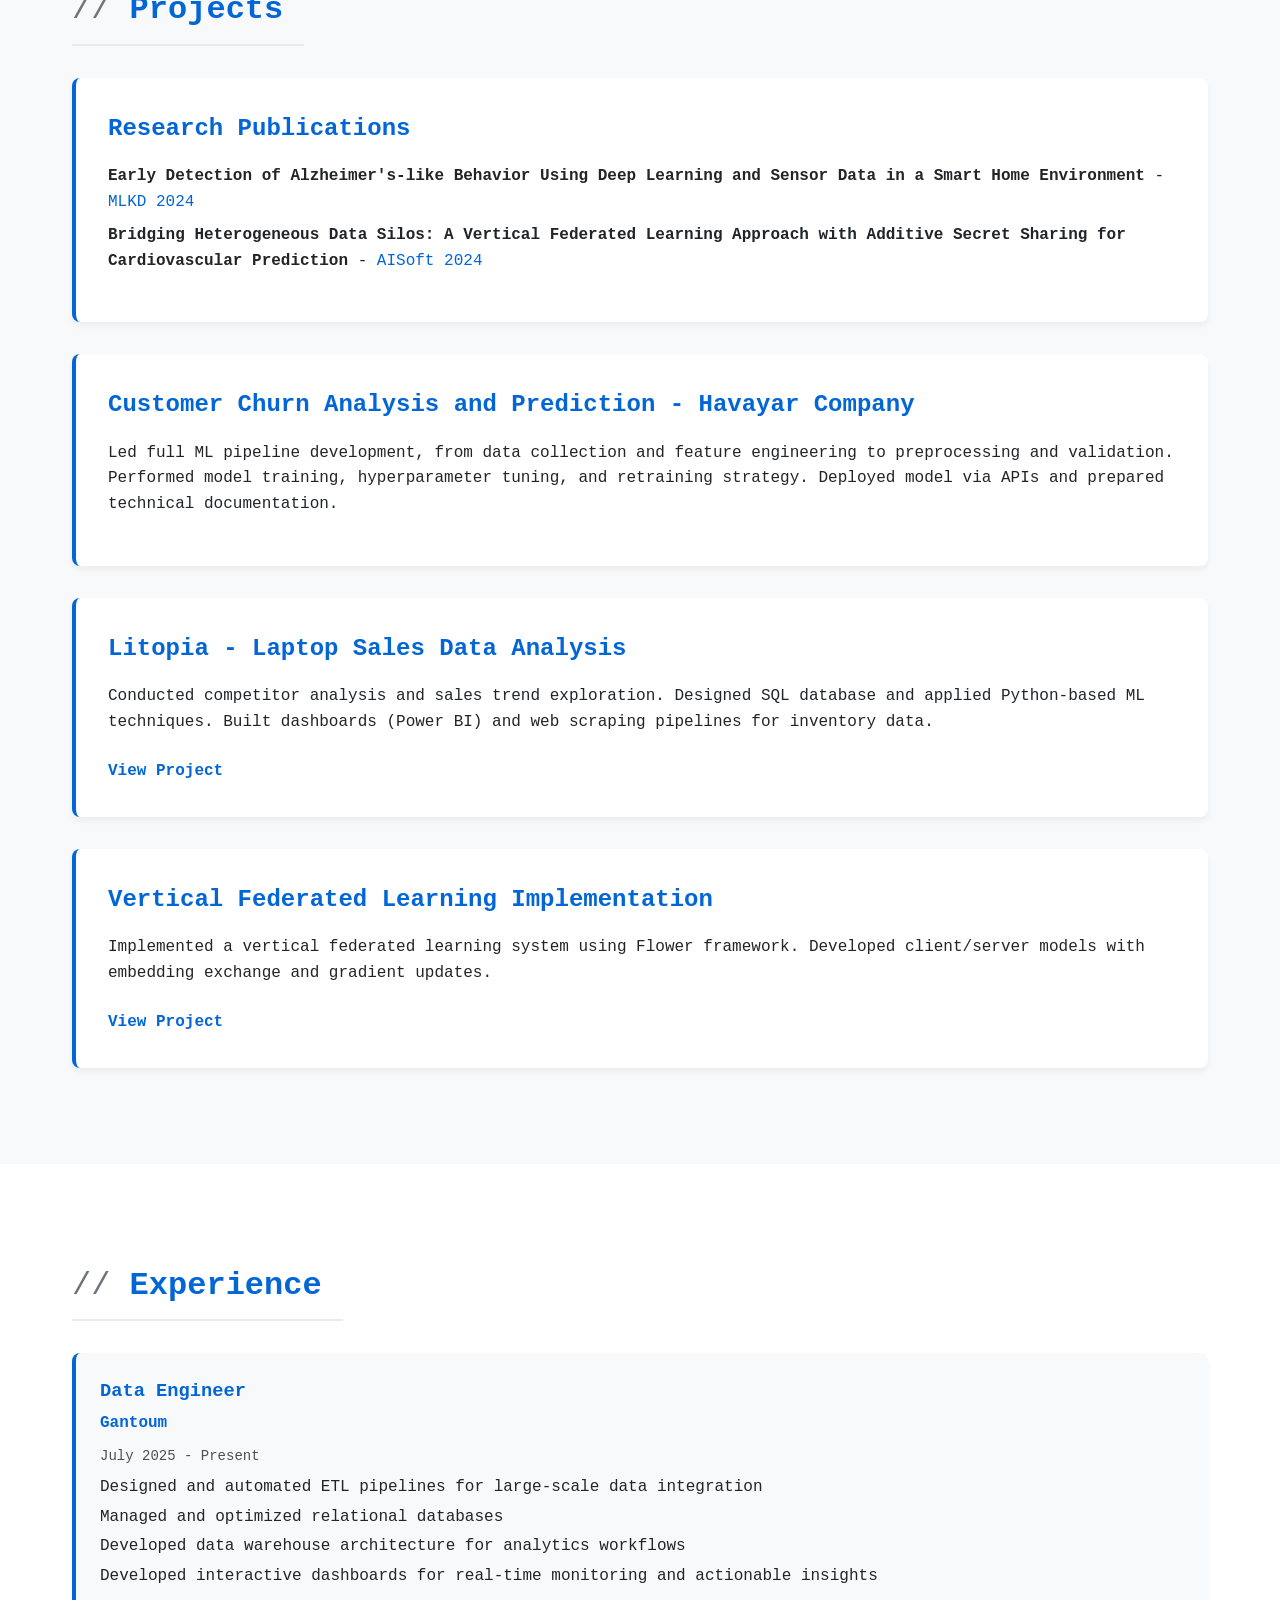
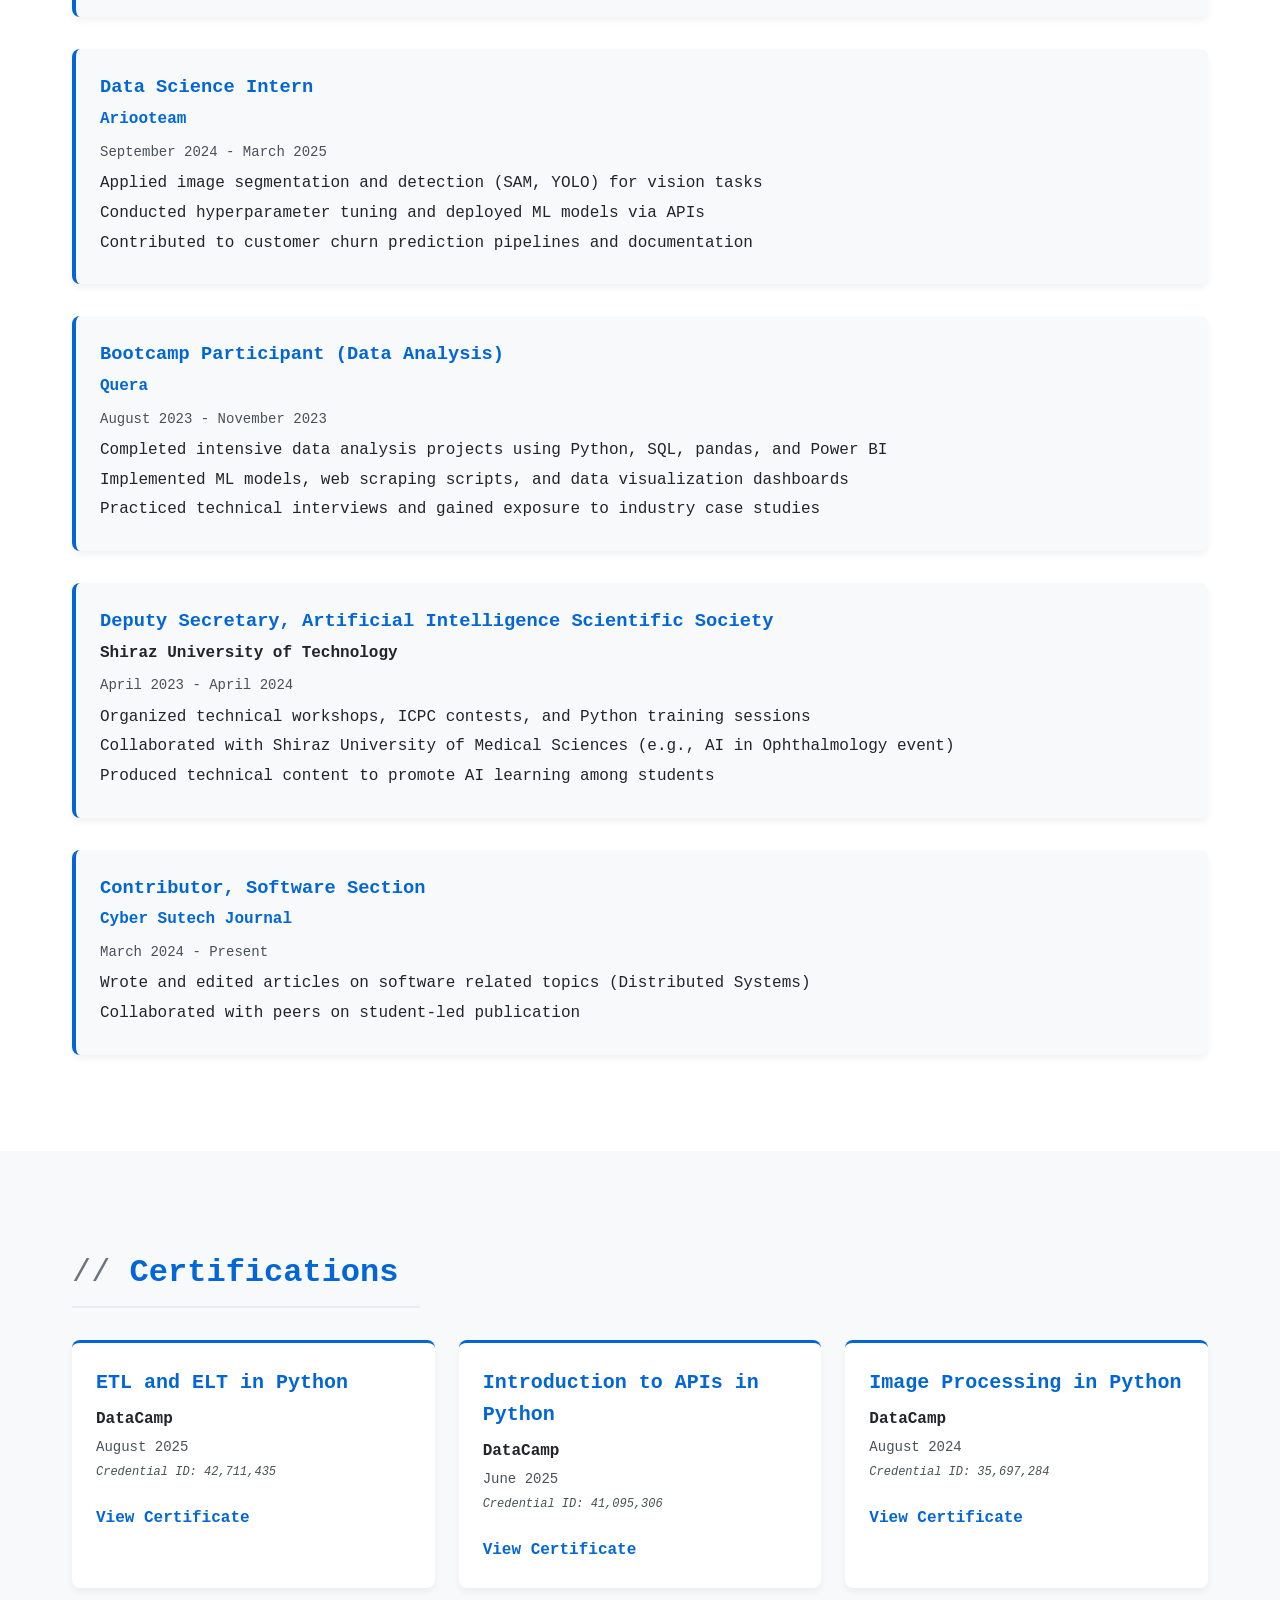
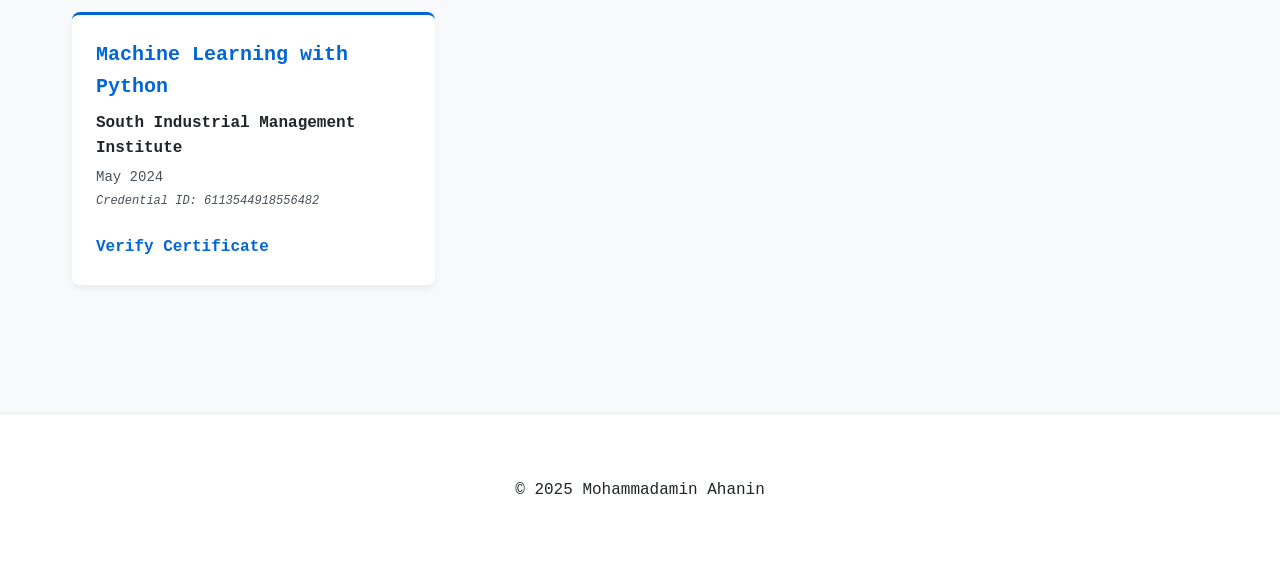
==== commit 5d42dbd2: "Updated index.html" ====
--- a/index.html
+++ b/index.html
@@ -3,7 +3,7 @@
 <head>
   <meta charset="UTF-8" />
   <meta name="viewport" content="width=device-width, initial-scale=1.0" />
-  <title>Mohammad Amin Ahanin </title>
+  <title>Mohammadamin Ahanin - Data Engineer & AI Researcher</title>
   <link rel="stylesheet" href="styles/main.css" />
   <link rel="stylesheet" href="styles/animations.css" />
   <link rel="stylesheet" href="styles/responsive.css" />
@@ -19,13 +19,15 @@
   <header class="header">
     <div class="container">
       <nav class="navbar">
-        <div class="logo"><span class="code-tag"><</span>MA<span class="code-tag">/></span></div>
+        <div class="logo"><span class="code-tag">&lt;</span>MA<span class="code-tag">/&gt;</span></div>
         <ul class="nav-links">
           <li><a href="#about">About</a></li>
           <li><a href="#education">Education</a></li>
+          <li><a href="#research">Research</a></li>
           <li><a href="#skills">Skills</a></li>
           <li><a href="#projects">Projects</a></li>
           <li><a href="#experience">Experience</a></li>
+          <li><a href="#certifications">Certifications</a></li>
         </ul>
         <button class="menu-toggle" id="menu-toggle">
           <div class="bar"></div>
@@ -40,10 +42,10 @@
             <img src="ax.jpg" alt="Mohammad Amin Ahanin" class="profile-img">
           </div>
         </div>
-        <h1 class="name">Mohammad Amin Ahanin</h1>
+        <h1 class="name">Mohammadamin Ahanin</h1>
         <div class="welcome-section">
           <h2 class="welcome-title">Welcome</h2>
-          <p>Explore my projects and skills in Data Analysis, Machine Learning, and more.</p>
+          <p>Explore my work in Data Engineering, Machine Learning, and AI Research.</p>
         </div>
       </div>
     </div>
@@ -55,7 +57,7 @@
         <h2 class="section-title"><span class="code-comment">// </span>About Me</h2>
         <div class="about-content">
           <div class="about-text">
-            <p>Excited to tackle challenging data projects with my skills in data science and machine learning. Eager to contribute to team success and make an impact.</p>
+            <p>Data Engineer and Computer Engineering graduate with expertise in ETL pipelines, machine learning, and federated learning. Passionate about developing intelligent systems for healthcare and data-driven solutions.</p>
             <div class="contact-info">
               <div class="contact-item">
                 <span class="contact-icon">✉️</span>
@@ -67,7 +69,7 @@
               </div>
               <div class="contact-item">
                 <span class="contact-icon">📱</span>
-                <span>Phone: +98 9339174250</span>
+                <span>Phone: +98 933 917 4250</span>
               </div>
               <div class="contact-item">
                 <span class="contact-icon">📍</span>
@@ -84,7 +86,7 @@
               <div class="social-links">
                 <a href="https://www.linkedin.com/in/mohammadamin-ahanin/" target="_blank" class="social-link">LinkedIn</a> |
                 <a href="https://github.com/mohAhanin" target="_blank" class="social-link">GitHub</a> |
-                <a href="https://bit.ly/ahanin-scholar" target="_blank" class="social-link">Google Scholar</a>
+                <a href="https://scholar.google.com/citations?user=r7srYJ8AAAAJ&hl=en" target="_blank" class="social-link">Google Scholar</a>
               </div>
           
           </div>
@@ -98,16 +100,31 @@
         <div class="education-card">
           <div class="education-header">
             <h3>Shiraz University of Technology</h3>
-            <span class="education-period">September 2021 - Present</span>
+            <span class="education-period">September 2021 - September 2025</span>
           </div>
           <p class="education-degree">Bachelor of Science in Computer Engineering</p>
           <div class="education-details">
-            <p><span class="detail-icon">🏫</span> Ranked 501 - 600 in the World University Rankings 2024</p>
-            <p><span class="detail-icon">📍</span> Location: Shiraz, Moddares Boulevard</p>
-            <p><span class="detail-icon">📊</span> GPA: 16.23/20 (ranking in the top 20% of the class)</p>
-            <p><span class="detail-icon">🔬</span> Researcher at the Laboratory of Data & Cognitive Science</p>
-            <p><span class="detail-icon">👨‍🏫</span> Served as a Teaching Assistant for Database Course</p>
-          </div>
+            <p><span class="detail-icon">📊</span> GPA: 16.47/20 (ranked in the top 20% of the cohort)</p>
+            <p><span class="detail-icon">🔬</span> Undergraduate Researcher, Laboratory of Cognitive Science & Data Science</p>
+            <p><span class="detail-icon">👨‍🏫</span> Teaching Assistant, Database Course</p>
+            <p><span class="detail-icon">🎓</span> Deputy Secretary, Artificial Intelligence Scientific Society</p>
+            <p><span class="detail-icon">🏆</span> Ranked in the top 1% nationwide in Iran's university entrance examination</p>
+          </div>
+        </div>
+      </div>
+    </section>
+
+    <section id="research" class="section research-section">
+      <div class="container">
+        <h2 class="section-title"><span class="code-comment">// </span>Research Interests</h2>
+        <div class="research-interests">
+          <ul class="research-list">
+            <li>Federated Learning & Distributed Systems</li>
+            <li>Medical Image Processing</li>
+            <li>Natural Language Processing (NLP) & LLMs</li>
+            <li>Disease Detection & Diagnosis</li>
+            <li>Smart Health Monitoring Systems</li>
+          </ul>
         </div>
       </div>
     </section>
@@ -119,10 +136,23 @@
           <div class="skill-category">
             <h3 class="skill-category-title">Programming</h3>
             <ul class="skill-list">
+              <li>Python</li>
+              <li>SQL</li>
               <li>C++</li>
+              <li>Java</li>
               <li>C#</li>
-              <li>Java</li>
-              <li>Python</li>
+              <li>HTML</li>
+            </ul>
+          </div>
+          <div class="skill-category">
+            <h3 class="skill-category-title">Data Engineering</h3>
+            <ul class="skill-list">
+              <li>ETL Pipelines</li>
+              <li>SQL Server</li>
+              <li>Databricks</li>
+              <li>GitHub Actions</li>
+              <li>APIs</li>
+              <li>Data Warehousing</li>
             </ul>
           </div>
           <div class="skill-category">
@@ -130,38 +160,40 @@
             <ul class="skill-list">
               <li>Pandas</li>
               <li>NumPy</li>
-              <li>SQL</li>
+              <li>Matplotlib</li>
+              <li>Seaborn</li>
               <li>Power BI</li>
             </ul>
           </div>
           <div class="skill-category">
-            <h3 class="skill-category-title">Machine Learning</h3>
+            <h3 class="skill-category-title">Machine Learning & AI</h3>
             <ul class="skill-list">
               <li>TensorFlow</li>
               <li>Keras</li>
               <li>Scikit-learn</li>
-            </ul>
-          </div>
-          <div class="skill-category">
-            <h3 class="skill-category-title">Database</h3>
-            <ul class="skill-list">
-              <li>SQL Server</li>
-              <li>MySQL</li>
-            </ul>
-          </div>
-          <div class="skill-category">
-            <h3 class="skill-category-title">NLP</h3>
-            <ul class="skill-list">
-              <li>NLTK</li>
-              <li>LLMs</li>
-            </ul>
-          </div>
-          <div class="skill-category">
-            <h3 class="skill-category-title">Deep Learning</h3>
-            <ul class="skill-list">
-              <li>CNN</li>
-              <li>Yolo</li>
-              <li>Flower</li>
+              <li>Deep Learning</li>
+              <li>NLP</li>
+              <li>Image Processing</li>
+              <li>RAG with LangChain</li>
+            </ul>
+          </div>
+          <div class="skill-category">
+            <h3 class="skill-category-title">Frameworks & Tools</h3>
+            <ul class="skill-list">
+              <li>OpenCV</li>
+              <li>BeautifulSoup</li>
+              <li>FLOWER</li>
+              <li>Roboflow</li>
+              <li>EasyOCR</li>
+              <li>Git</li>
+              <li>Telegram Bot Dev</li>
+            </ul>
+          </div>
+          <div class="skill-category">
+            <h3 class="skill-category-title">Languages</h3>
+            <ul class="skill-list">
+              <li>English (Advanced)</li>
+              <li>TOEFL scheduled Nov 2025</li>
             </ul>
           </div>
         </div>
@@ -173,26 +205,34 @@
         <h2 class="section-title"><span class="code-comment">// </span>Projects</h2>
         <div class="projects-container">
           <div class="project-card">
-            <h3 class="project-title">Customer Churn Analysis and Prediction for <a href="https://www.havayar.com/" target="_blank" rel="noopener noreferrer">Havayar Company</a></h3>
+            <h3 class="project-title">Research Publications</h3>
+            <ul class="project-description">
+              <li><strong>Early Detection of Alzheimer's-like Behavior Using Deep Learning and Sensor Data in a Smart Home Environment</strong> - <a href="https://mlkd.aut.ac.ir/proceedings/2024/paper/4A.1.pdf" target="_blank">MLKD 2024</a></li>
+              <li><strong>Bridging Heterogeneous Data Silos: A Vertical Federated Learning Approach with Additive Secret Sharing for Cardiovascular Prediction</strong> - <a href="https://aisoft24.shirazu.ac.ir/files_site/files/r_32_250111150236.pdf#page=46" target="_blank">AISoft 2024</a></li>
+            </ul>
+          </div>
+
+          <div class="project-card">
+            <h3 class="project-title">Customer Churn Analysis and Prediction - <a href="https://www.havayar.com/en/" target="_blank">Havayar Company</a></h3>
             <p class="project-description">
-              Managed a Customer Churn Project addressing data quality challenges using machine learning techniques. Responsibilities included data analysis, feature identification, engineering, and cleaning. Performed data transformations and model development. Conducted hyperparameter tuning, model evaluation, and designed a retraining process. Oversaw deployment, platform selection, API creation for model access, and prepared comprehensive technical documentation.
+              Led full ML pipeline development, from data collection and feature engineering to preprocessing and validation. Performed model training, hyperparameter tuning, and retraining strategy. Deployed model via APIs and prepared technical documentation.
             </p>
           </div>
-          
+
           <div class="project-card">
-            <h3 class="project-title">Booktopia</h3>
+            <h3 class="project-title"><a href="https://github.com/mohAhanin/Litopia" target="_blank">Litopia - Laptop Sales Data Analysis</a></h3>
             <p class="project-description">
-              Conducted data analysis for a popular online book sales website, extracted information from iranketab.com, and created a comprehensive book database. This project involved using technologies such as pandas, regex, threading, Beautiful Soup, numpy, ThreadPoolExecutor, MySQL, Python ORM, SQL alchemy, Streamlit, Hypothesis Testing, Seaborn, and Matplotlib. My role included data extraction and cleaning, webscraping, hypothesis testing, metric design, and DSAR response.
+              Conducted competitor analysis and sales trend exploration. Designed SQL database and applied Python-based ML techniques. Built dashboards (Power BI) and web scraping pipelines for inventory data.
             </p>
-            <a href="#" class="project-link">View Project</a>
-          </div>
-          
+            <a href="https://github.com/mohAhanin/Litopia" target="_blank" class="project-link">View Project</a>
+          </div>
+
           <div class="project-card">
-            <h3 class="project-title">Litopia</h3>
+            <h3 class="project-title"><a href="https://github.com/mohAhanin/Flower-Journey/tree/main/vfl" target="_blank">Vertical Federated Learning Implementation</a></h3>
             <p class="project-description">
-              Performed data analysis for a laptop sales company, evaluated competitors' inventories for company improvement. This project involved using technologies such as DataBase design, SQL Queries, MySQL DBMS, Python Programming, Machine Learning Algorithms, statistics and statistical tests, Power BI, Web Scraping, and Git. My role included data extraction from the database, web scraping, DSAR response using notebooks and Power BI dashboards, ML model design and optimization, problem-solving, data visualization, and data cleaning.
+              Implemented a vertical federated learning system using Flower framework. Developed client/server models with embedding exchange and gradient updates.
             </p>
-            <a href="#" class="project-link">View Project</a>
+            <a href="https://github.com/mohAhanin/Flower-Journey/tree/main/vfl" target="_blank" class="project-link">View Project</a>
           </div>
         </div>
       </div>
@@ -204,31 +244,106 @@
         <div class="experience-container">
           <div class="experience-card">
             <div class="experience-header">
+              <h3 class="position-title">Data Engineer</h3>
+              <span class="company-name"><a href="https://gantoum.ir/" target="_blank">Gantoum</a></span>
+            </div>
+            <p class="experience-period">July 2025 - Present</p>
+            <ul class="experience-description">
+              <li>Designed and automated ETL pipelines for large-scale data integration</li>
+              <li>Managed and optimized relational databases</li>
+              <li>Developed data warehouse architecture for analytics workflows</li>
+              <li>Developed interactive dashboards for real-time monitoring and actionable insights</li>
+            </ul>
+          </div>
+
+          <div class="experience-card">
+            <div class="experience-header">
               <h3 class="position-title">Data Science Intern</h3>
-              <span class="company-name">Arioobarzan Co.</span>
-            </div>
-            <p class="experience-period">August 2024 - present</p>
-            <p class="experience-description">Specializing in image processing and utilizing YOLO for object detection and recognition tasks.</p>
-          </div>
-          
-          <div class="experience-card">
-            <div class="experience-header">
-              <h3 class="position-title">Data Analysis Bootcamp</h3>
-              <span class="company-name">Quera</span>
-            </div>
-            <p class="experience-period">July 2023 - November 2023</p>
-            <p class="experience-description">Conducted data analysis, database creation, web scraping, ML model design, and data visualization using Python, SQL, Power BI, and Git.</p>
-          </div>
-          
-          <div class="experience-card">
-            <div class="experience-header">
-              <h3 class="position-title">Deputy Secretary of The Artificial Intelligence Scientific Society</h3>
+              <span class="company-name"><a href="https://www.arioo.ir/" target="_blank">Ariooteam</a></span>
+            </div>
+            <p class="experience-period">September 2024 - March 2025</p>
+            <ul class="experience-description">
+              <li>Applied image segmentation and detection (SAM, YOLO) for vision tasks</li>
+              <li>Conducted hyperparameter tuning and deployed ML models via APIs</li>
+              <li>Contributed to customer churn prediction pipelines and documentation</li>
+            </ul>
+          </div>
+
+          <div class="experience-card">
+            <div class="experience-header">
+              <h3 class="position-title">Bootcamp Participant (Data Analysis)</h3>
+              <span class="company-name"><a href="https://quera.org/" target="_blank">Quera</a></span>
+            </div>
+            <p class="experience-period">August 2023 - November 2023</p>
+            <ul class="experience-description">
+              <li>Completed intensive data analysis projects using Python, SQL, pandas, and Power BI</li>
+              <li>Implemented ML models, web scraping scripts, and data visualization dashboards</li>
+              <li>Practiced technical interviews and gained exposure to industry case studies</li>
+            </ul>
+          </div>
+
+          <div class="experience-card">
+            <div class="experience-header">
+              <h3 class="position-title">Deputy Secretary, Artificial Intelligence Scientific Society</h3>
               <span class="company-name">Shiraz University of Technology</span>
             </div>
             <p class="experience-period">April 2023 - April 2024</p>
-            <p class="experience-description">Organized technical workshops, meetings, and interdisciplinary events focused on artificial intelligence.
-              Collaborated with institutions such as Shiraz University of Medical Sciences to host events like AI in Ophthalmology.
-              Supported ICPC contests, Python training courses, and content creation to promote learning and community engagement.</p>
+            <ul class="experience-description">
+              <li>Organized technical workshops, ICPC contests, and Python training sessions</li>
+              <li>Collaborated with Shiraz University of Medical Sciences (e.g., AI in Ophthalmology event)</li>
+              <li>Produced technical content to promote AI learning among students</li>
+            </ul>
+          </div>
+
+          <div class="experience-card">
+            <div class="experience-header">
+              <h3 class="position-title">Contributor, Software Section</h3>
+              <span class="company-name"><a href="https://www.linkedin.com/company/cyber-sutech-journal" target="_blank">Cyber Sutech Journal</a></span>
+            </div>
+            <p class="experience-period">March 2024 - Present</p>
+            <ul class="experience-description">
+              <li>Wrote and edited articles on software related topics (Distributed Systems)</li>
+              <li>Collaborated with peers on student-led publication</li>
+            </ul>
+          </div>
+        </div>
+      </div>
+    </section>
+
+    <section id="certifications" class="section certifications-section">
+      <div class="container">
+        <h2 class="section-title"><span class="code-comment">// </span>Certifications</h2>
+        <div class="certifications-container">
+          <div class="certification-card">
+            <h3 class="certification-title">ETL and ELT in Python</h3>
+            <p class="certification-issuer">DataCamp</p>
+            <p class="certification-date">August 2025</p>
+            <p class="certification-id">Credential ID: 42,711,435</p>
+            <a href="https://www.datacamp.com/statement-of-accomplishment/course/07d3c964099e54f4d6a3c28f8eec5ccd789a230d?raw=1" target="_blank" class="certification-link">View Certificate</a>
+          </div>
+
+          <div class="certification-card">
+            <h3 class="certification-title">Introduction to APIs in Python</h3>
+            <p class="certification-issuer">DataCamp</p>
+            <p class="certification-date">June 2025</p>
+            <p class="certification-id">Credential ID: 41,095,306</p>
+            <a href="https://www.datacamp.com/completed/statement-of-accomplishment/course/1cd81ed07f46f37e18c180d4d86d7524d60c8bdd" target="_blank" class="certification-link">View Certificate</a>
+          </div>
+
+          <div class="certification-card">
+            <h3 class="certification-title">Image Processing in Python</h3>
+            <p class="certification-issuer">DataCamp</p>
+            <p class="certification-date">August 2024</p>
+            <p class="certification-id">Credential ID: 35,697,284</p>
+            <a href="https://www.datacamp.com/completed/statement-of-accomplishment/course/1042bdbd4793aa42799d62cf4a366efcaba4d836" target="_blank" class="certification-link">View Certificate</a>
+          </div>
+
+          <div class="certification-card">
+            <h3 class="certification-title">Machine Learning with Python</h3>
+            <p class="certification-issuer">South Industrial Management Institute</p>
+            <p class="certification-date">May 2024</p>
+            <p class="certification-id">Credential ID: 6113544918556482</p>
+            <a href="https://simiportal.ir/diplomaverification" target="_blank" class="certification-link">Verify Certificate</a>
           </div>
         </div>
       </div>
@@ -237,7 +352,7 @@
 
   <footer class="footer">
     <div class="container">
-      <p>&copy; 2025 Mohammad Amin Ahanin</p>
+      <p>&copy; 2025 Mohammadamin Ahanin</p>
     </div>
   </footer>
 
--- a/styles/main.css
+++ b/styles/main.css
@@ -439,6 +439,18 @@
 
 .project-description {
   margin-bottom: calc(var(--spacing-unit) * 2);
+  line-height: 1.6;
+}
+
+.project-description ul {
+  list-style-type: disc;
+  padding-left: calc(var(--spacing-unit) * 3);
+  margin-top: var(--spacing-unit);
+}
+
+.project-description li {
+  margin-bottom: var(--spacing-unit);
+  color: var(--text-primary);
 }
 
 .project-link {
@@ -483,6 +495,104 @@
   color: var(--text-secondary);
   font-size: var(--font-size-sm);
   margin-bottom: var(--spacing-unit);
+}
+
+.experience-description {
+  line-height: 1.6;
+}
+
+.experience-description ul {
+  list-style-type: disc;
+  padding-left: calc(var(--spacing-unit) * 3);
+  margin-top: var(--spacing-unit);
+}
+
+.experience-description li {
+  margin-bottom: calc(var(--spacing-unit) / 2);
+  color: var(--text-primary);
+}
+
+/* Research section */
+.research-section {
+  background-color: var(--bg-secondary);
+}
+
+.research-interests {
+  background-color: var(--bg-primary);
+  border-radius: var(--radius-md);
+  padding: calc(var(--spacing-unit) * 3);
+  box-shadow: var(--card-shadow);
+}
+
+.research-list {
+  list-style-type: disc;
+  padding-left: calc(var(--spacing-unit) * 4);
+  display: grid;
+  grid-template-columns: repeat(auto-fit, minmax(300px, 1fr));
+  gap: calc(var(--spacing-unit) * 2);
+}
+
+.research-list li {
+  font-size: var(--font-size-md);
+  line-height: 1.8;
+  color: var(--text-primary);
+}
+
+/* Certifications section */
+.certifications-section {
+  background-color: var(--bg-primary);
+}
+
+.certifications-container {
+  display: grid;
+  grid-template-columns: repeat(auto-fill, minmax(280px, 1fr));
+  gap: calc(var(--spacing-unit) * 3);
+}
+
+.certification-card {
+  background-color: var(--bg-secondary);
+  border-radius: var(--radius-md);
+  padding: calc(var(--spacing-unit) * 3);
+  box-shadow: var(--card-shadow);
+  border-top: 3px solid var(--accent-color);
+  transition: transform var(--transition-speed), box-shadow var(--transition-speed);
+}
+
+.certification-card:hover {
+  transform: translateY(-5px);
+  box-shadow: 0 10px 15px rgba(0, 0, 0, 0.1);
+}
+
+.certification-title {
+  font-size: var(--font-size-lg);
+  margin-bottom: var(--spacing-unit);
+  color: var(--accent-color);
+}
+
+.certification-issuer {
+  font-weight: 600;
+  margin-bottom: calc(var(--spacing-unit) / 2);
+  color: var(--text-primary);
+}
+
+.certification-date {
+  font-size: var(--font-size-sm);
+  color: var(--text-secondary);
+  margin-bottom: calc(var(--spacing-unit) / 2);
+}
+
+.certification-id {
+  font-size: var(--font-size-xs);
+  color: var(--text-secondary);
+  margin-bottom: calc(var(--spacing-unit) * 2);
+  font-style: italic;
+}
+
+.certification-link {
+  display: inline-block;
+  font-weight: 600;
+  color: var(--accent-color);
+  margin-top: var(--spacing-unit);
 }
 
 /* Footer */
--- a/styles/responsive.css
+++ b/styles/responsive.css
@@ -124,6 +124,17 @@
   .social-link {
     margin: 0;
   }
+
+  /* Research layout */
+  .research-list {
+    grid-template-columns: 1fr;
+    padding-left: calc(var(--spacing-unit) * 2);
+  }
+
+  /* Certifications layout */
+  .certifications-container {
+    grid-template-columns: 1fr;
+  }
 }
 
 /* Tablet styles */
@@ -147,6 +158,16 @@
   .profile-photo {
     width: 180px;
     height: 180px;
+  }
+
+  /* Research layout */
+  .research-list {
+    grid-template-columns: 1fr;
+  }
+
+  /* Certifications layout */
+  .certifications-container {
+    grid-template-columns: repeat(2, 1fr);
   }
 }
 
@@ -216,7 +237,8 @@
     text-decoration: none;
   }
   
-  .project-card, .experience-card, .education-card, .skill-category {
+  .project-card, .experience-card, .education-card, .skill-category,
+  .certification-card, .research-interests {
     box-shadow: none;
     border: 1px solid #ccc;
   }
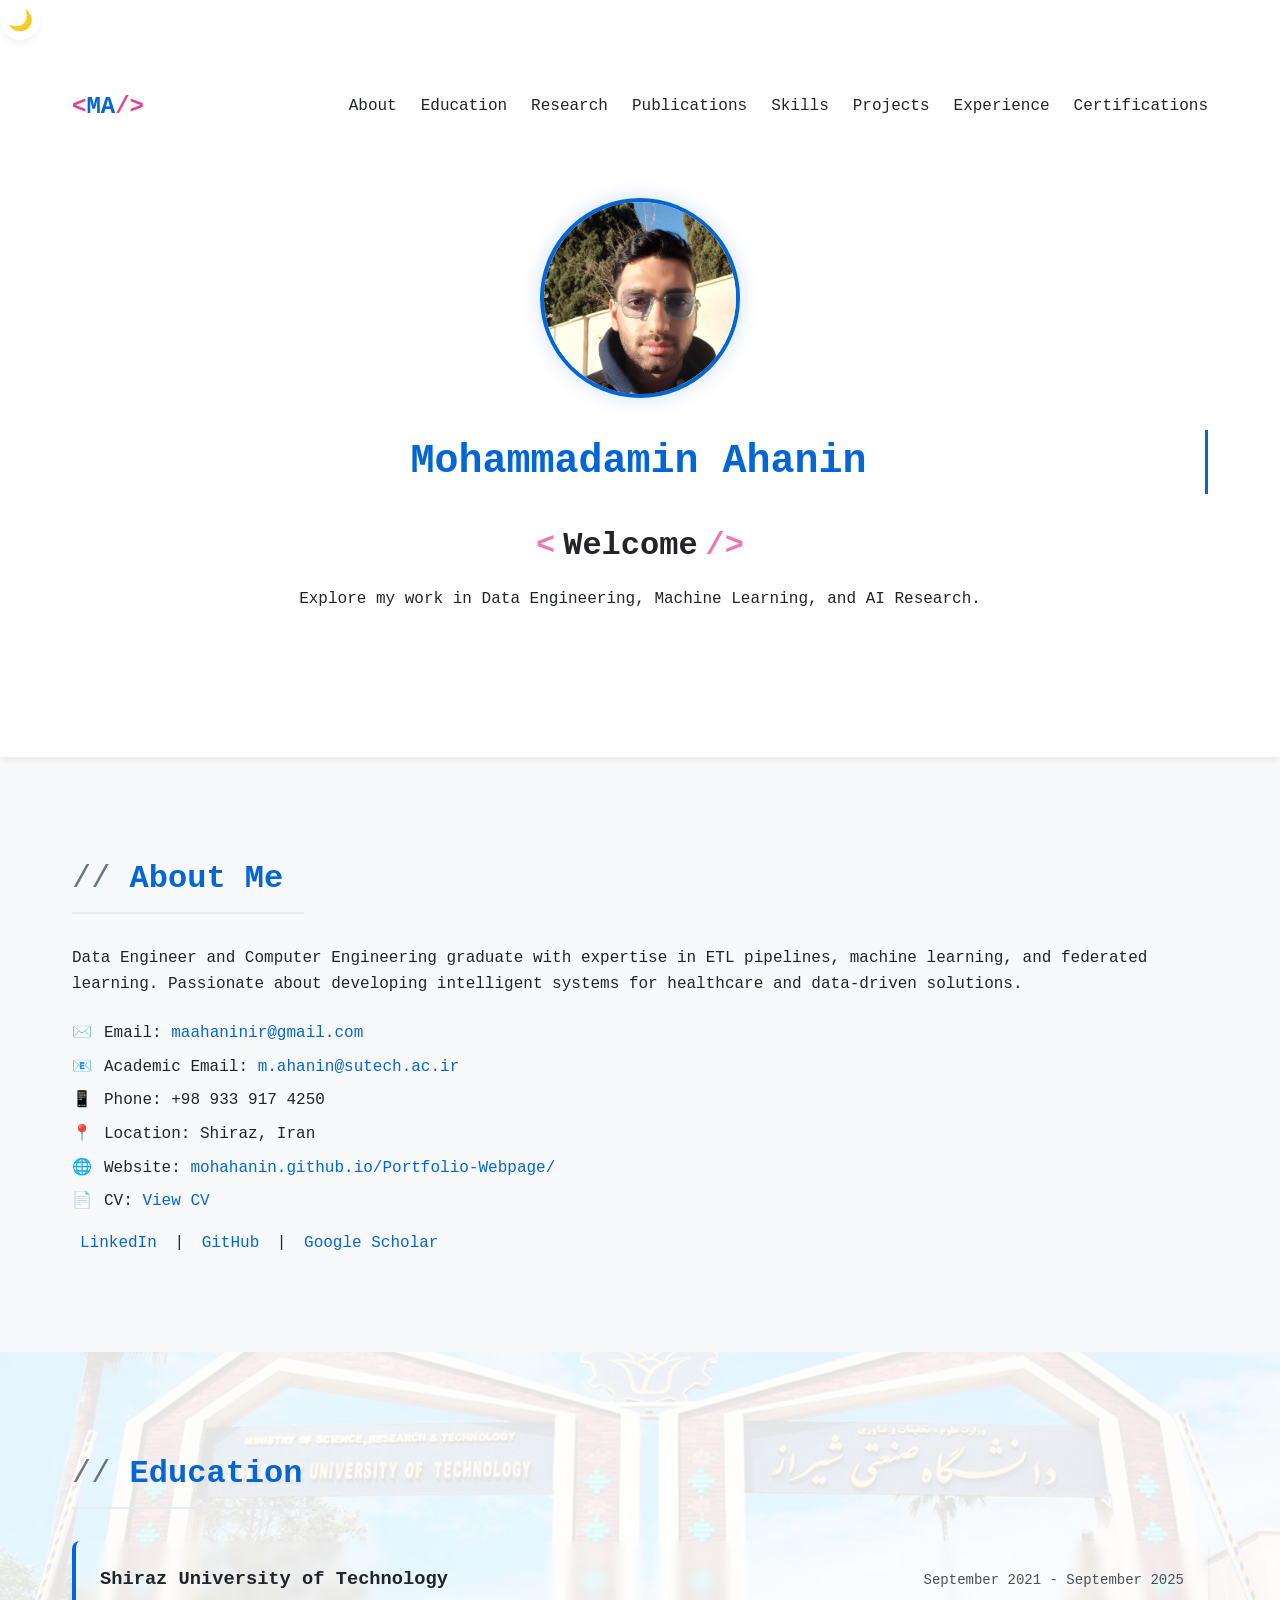
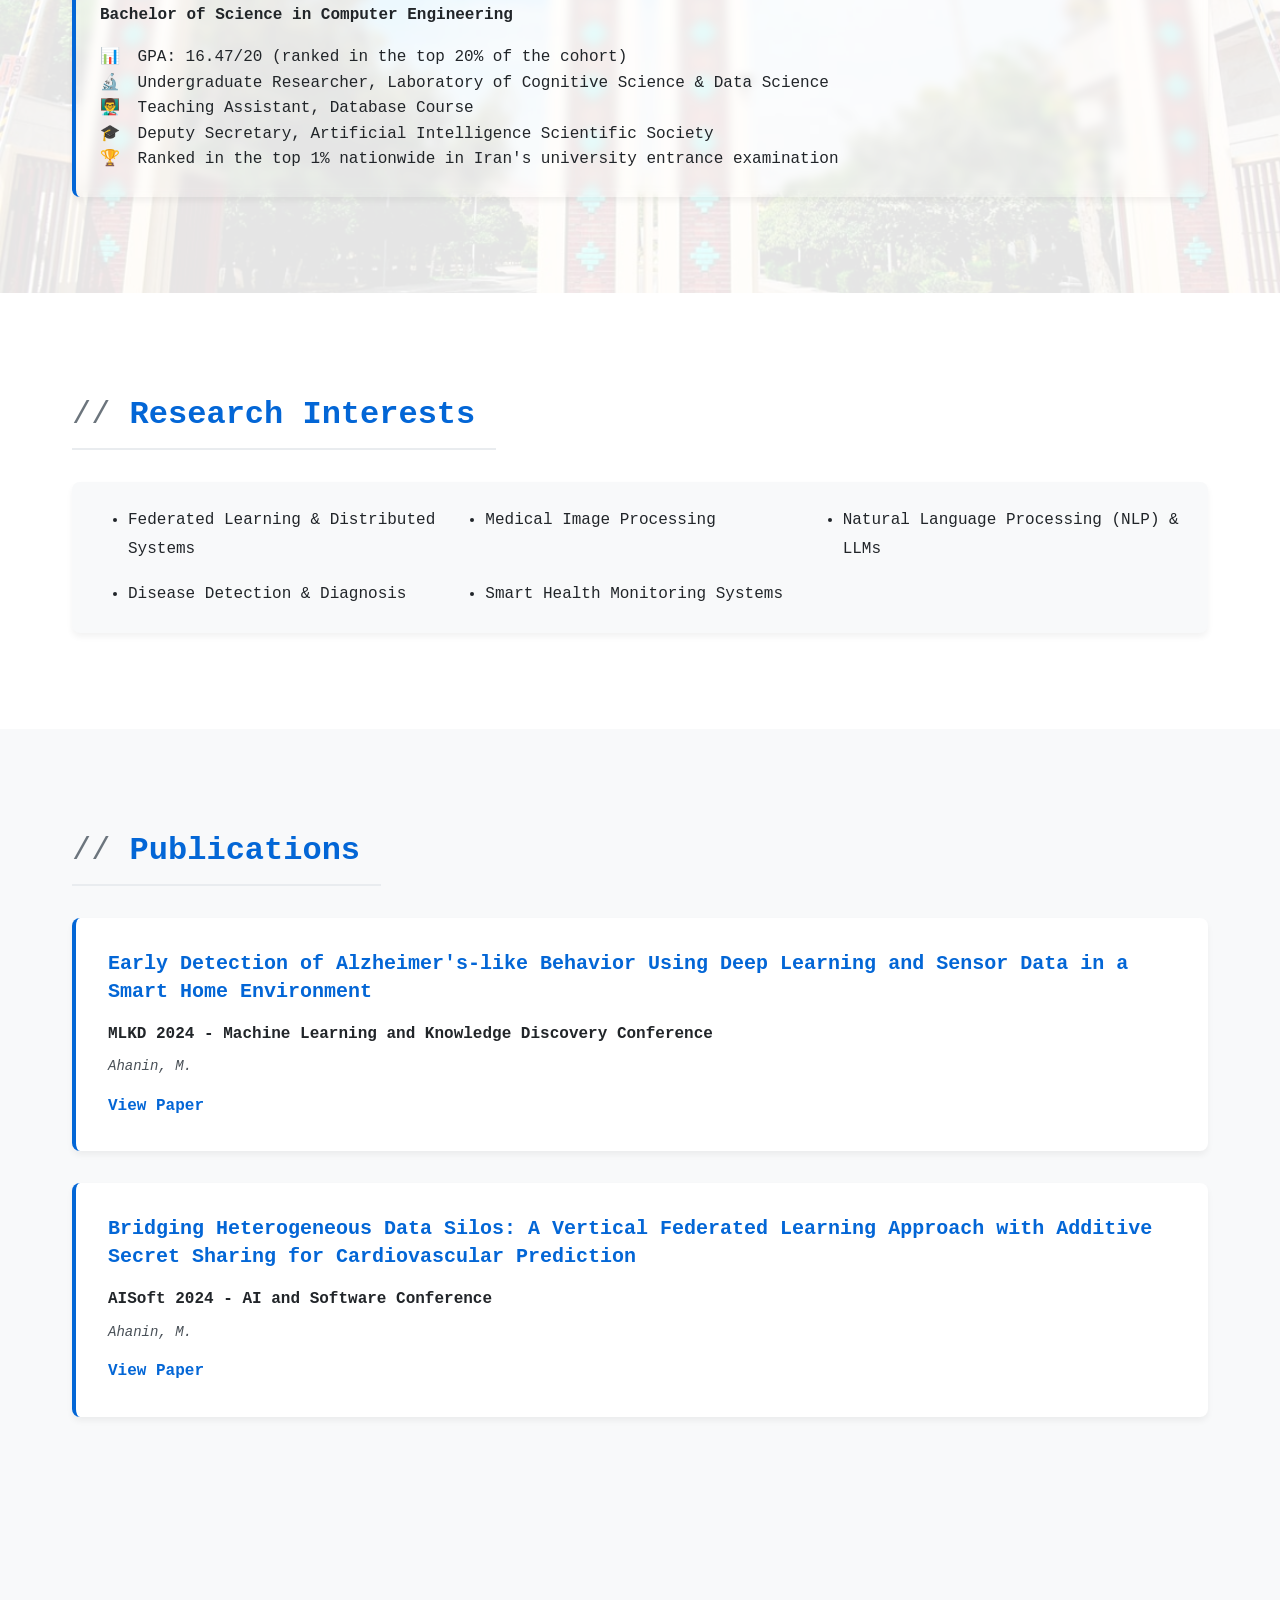
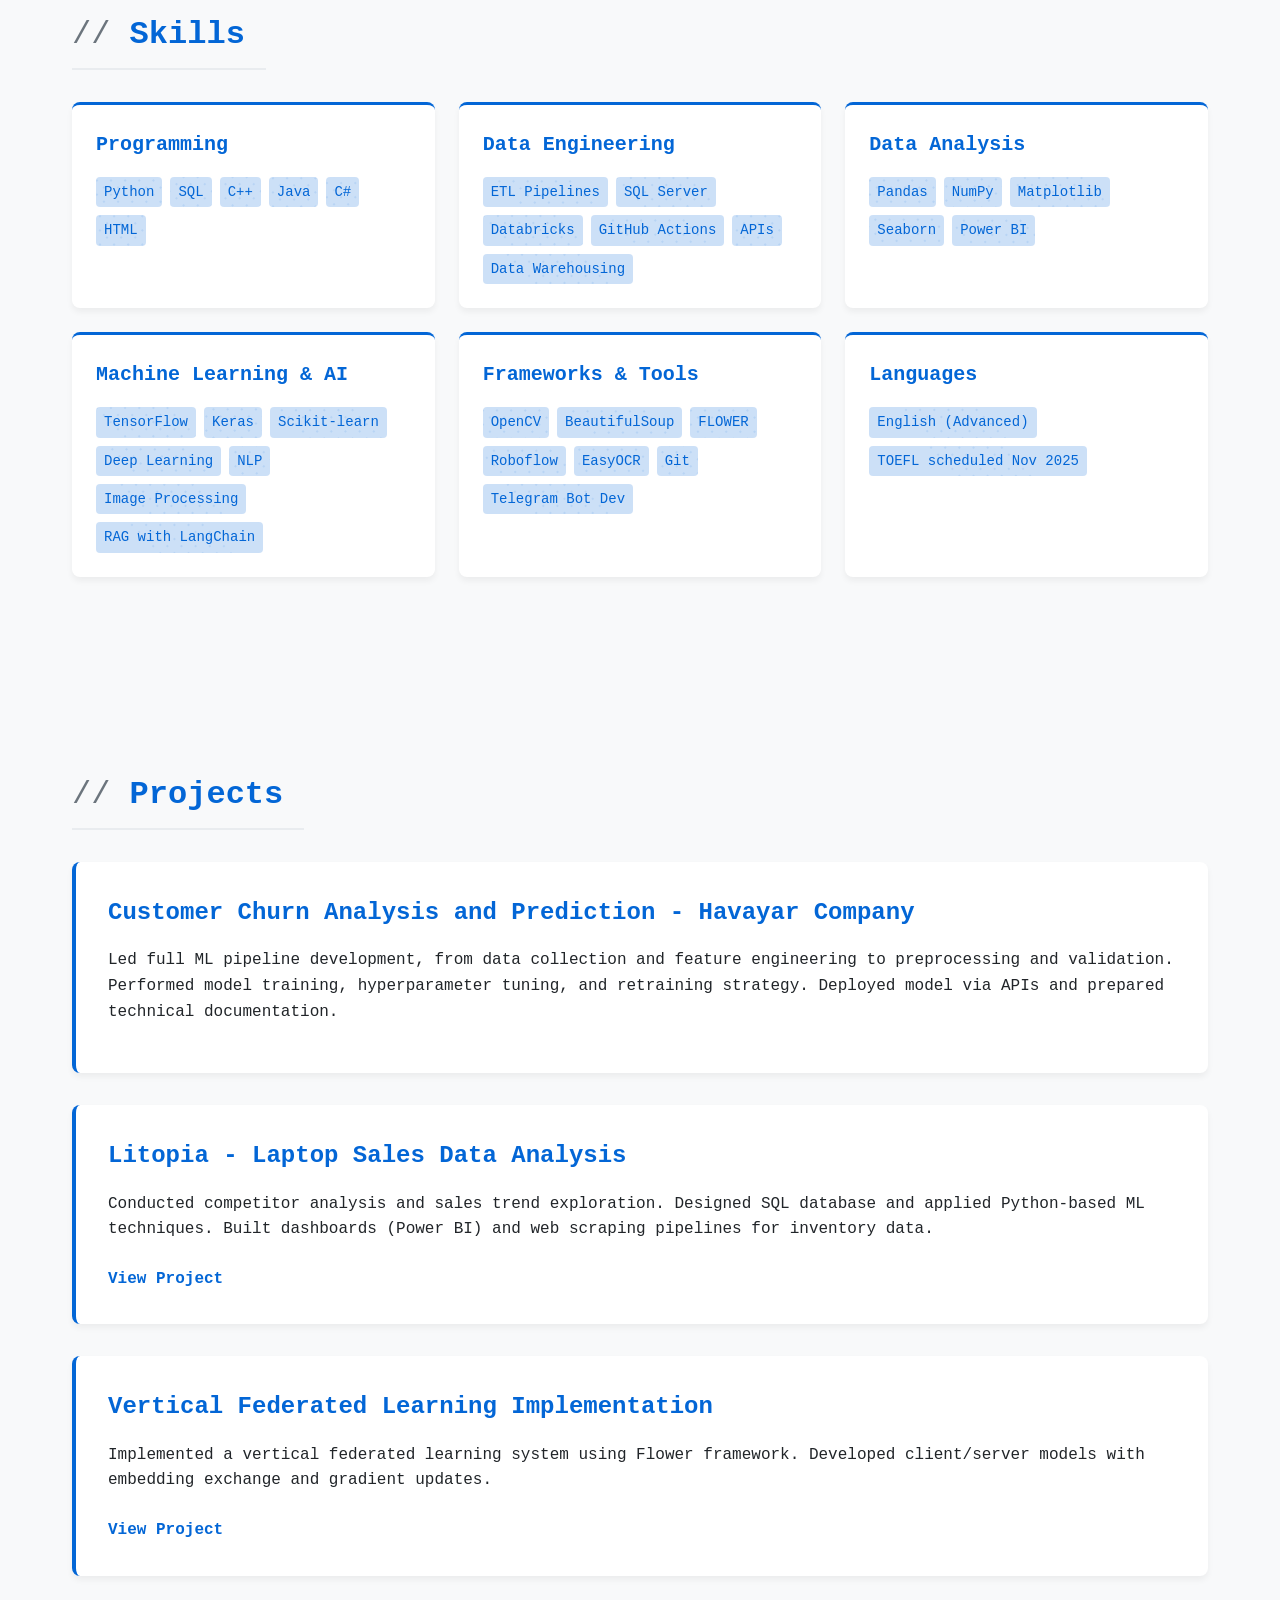
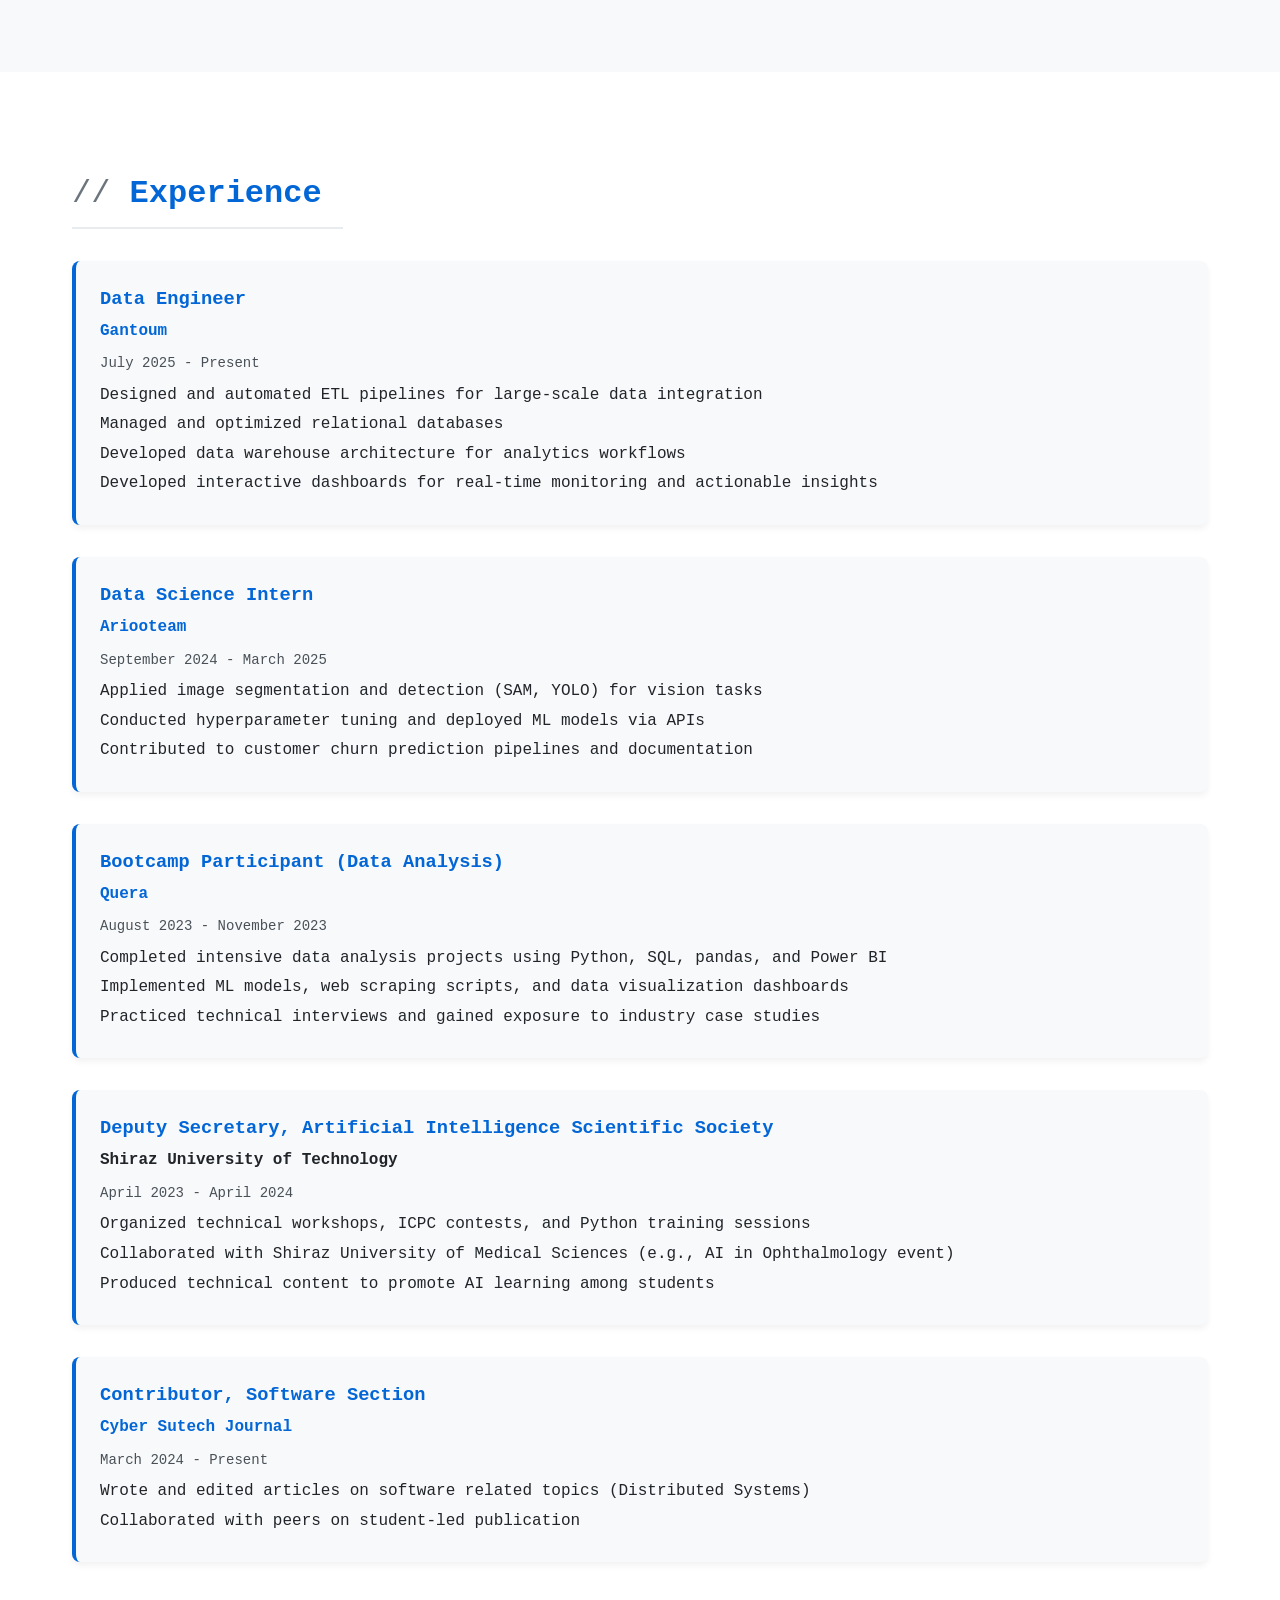
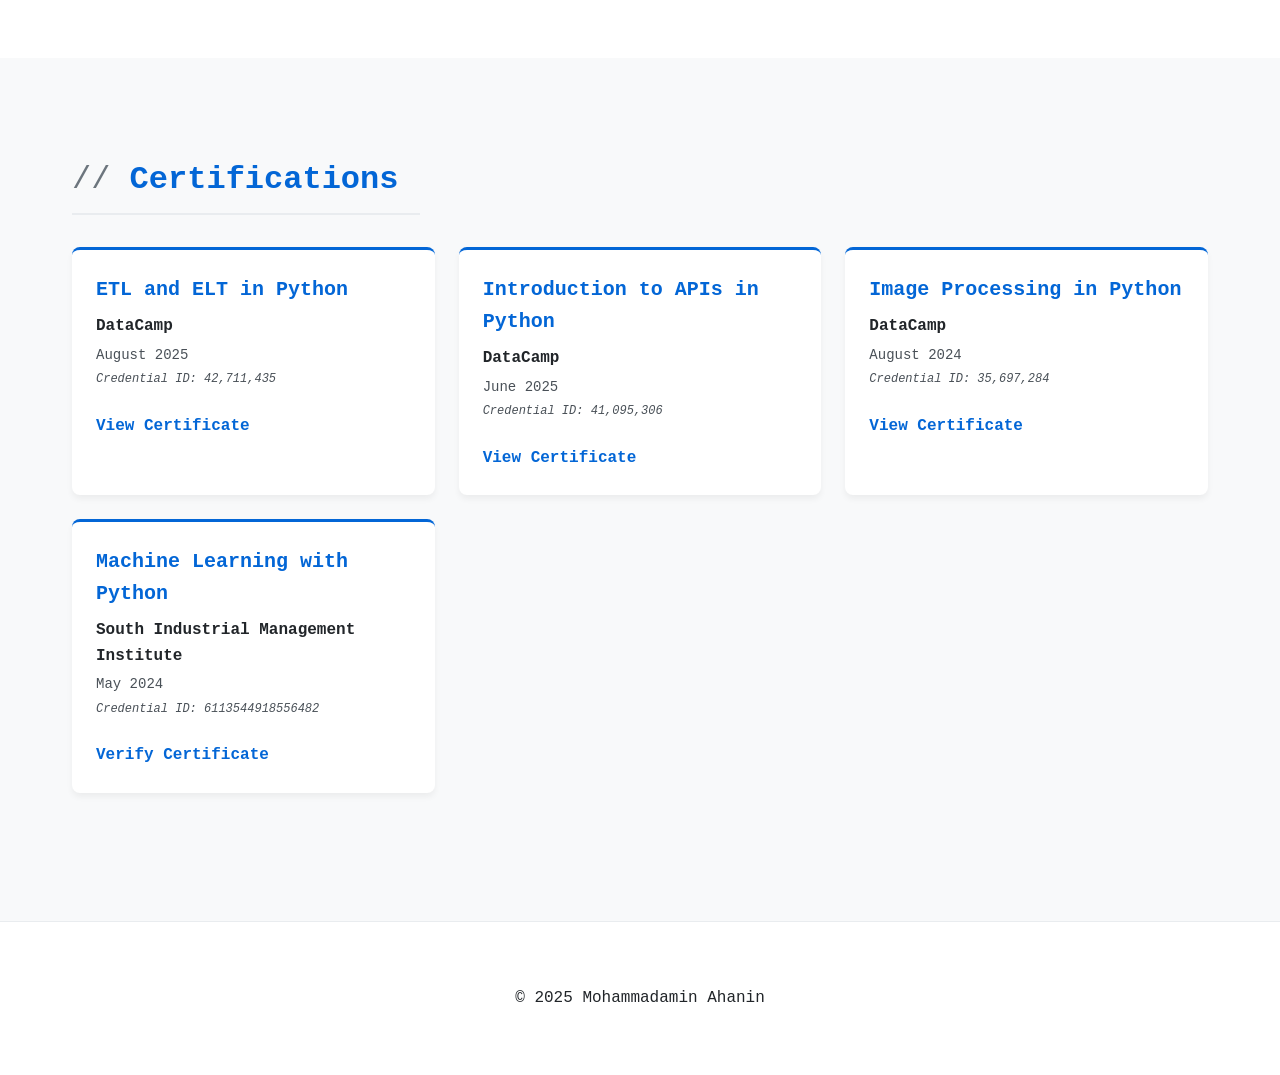
==== commit c5665e82: "Updated index.html" ====
--- a/index.html
+++ b/index.html
@@ -24,6 +24,7 @@
           <li><a href="#about">About</a></li>
           <li><a href="#education">Education</a></li>
           <li><a href="#research">Research</a></li>
+          <li><a href="#publications">Publications</a></li>
           <li><a href="#skills">Skills</a></li>
           <li><a href="#projects">Projects</a></li>
           <li><a href="#experience">Experience</a></li>
@@ -129,6 +130,27 @@
       </div>
     </section>
 
+    <section id="publications" class="section publications-section">
+      <div class="container">
+        <h2 class="section-title"><span class="code-comment">// </span>Publications</h2>
+        <div class="publications-container">
+          <div class="publication-card">
+            <h3 class="publication-title">Early Detection of Alzheimer's-like Behavior Using Deep Learning and Sensor Data in a Smart Home Environment</h3>
+            <p class="publication-venue">MLKD 2024 - Machine Learning and Knowledge Discovery Conference</p>
+            <p class="publication-authors">Ahanin, M.</p>
+            <a href="https://mlkd.aut.ac.ir/proceedings/2024/paper/4A.1.pdf" target="_blank" class="publication-link">View Paper</a>
+          </div>
+
+          <div class="publication-card">
+            <h3 class="publication-title">Bridging Heterogeneous Data Silos: A Vertical Federated Learning Approach with Additive Secret Sharing for Cardiovascular Prediction</h3>
+            <p class="publication-venue">AISoft 2024 - AI and Software Conference</p>
+            <p class="publication-authors">Ahanin, M.</p>
+            <a href="https://aisoft24.shirazu.ac.ir/files_site/files/r_32_250111150236.pdf#page=46" target="_blank" class="publication-link">View Paper</a>
+          </div>
+        </div>
+      </div>
+    </section>
+
     <section id="skills" class="section skills-section">
       <div class="container">
         <h2 class="section-title"><span class="code-comment">// </span>Skills</h2>
@@ -204,14 +226,6 @@
       <div class="container">
         <h2 class="section-title"><span class="code-comment">// </span>Projects</h2>
         <div class="projects-container">
-          <div class="project-card">
-            <h3 class="project-title">Research Publications</h3>
-            <ul class="project-description">
-              <li><strong>Early Detection of Alzheimer's-like Behavior Using Deep Learning and Sensor Data in a Smart Home Environment</strong> - <a href="https://mlkd.aut.ac.ir/proceedings/2024/paper/4A.1.pdf" target="_blank">MLKD 2024</a></li>
-              <li><strong>Bridging Heterogeneous Data Silos: A Vertical Federated Learning Approach with Additive Secret Sharing for Cardiovascular Prediction</strong> - <a href="https://aisoft24.shirazu.ac.ir/files_site/files/r_32_250111150236.pdf#page=46" target="_blank">AISoft 2024</a></li>
-            </ul>
-          </div>
-
           <div class="project-card">
             <h3 class="project-title">Customer Churn Analysis and Prediction - <a href="https://www.havayar.com/en/" target="_blank">Havayar Company</a></h3>
             <p class="project-description">
--- a/styles/main.css
+++ b/styles/main.css
@@ -538,6 +538,58 @@
   color: var(--text-primary);
 }
 
+/* Publications section */
+.publications-section {
+  background-color: var(--bg-primary);
+}
+
+.publications-container {
+  display: flex;
+  flex-direction: column;
+  gap: calc(var(--spacing-unit) * 4);
+}
+
+.publication-card {
+  background-color: var(--bg-secondary);
+  border-radius: var(--radius-md);
+  padding: calc(var(--spacing-unit) * 4);
+  box-shadow: var(--card-shadow);
+  border-left: 4px solid var(--accent-color);
+  transition: transform var(--transition-speed), box-shadow var(--transition-speed);
+}
+
+.publication-card:hover {
+  transform: translateY(-5px);
+  box-shadow: 0 10px 15px rgba(0, 0, 0, 0.1);
+}
+
+.publication-title {
+  font-size: var(--font-size-lg);
+  margin-bottom: calc(var(--spacing-unit) * 2);
+  color: var(--accent-color);
+  line-height: 1.4;
+  font-weight: 600;
+}
+
+.publication-venue {
+  font-weight: 600;
+  margin-bottom: var(--spacing-unit);
+  color: var(--text-primary);
+}
+
+.publication-authors {
+  font-size: var(--font-size-sm);
+  color: var(--text-secondary);
+  margin-bottom: calc(var(--spacing-unit) * 2);
+  font-style: italic;
+}
+
+.publication-link {
+  display: inline-block;
+  font-weight: 600;
+  color: var(--accent-color);
+}
+
 /* Certifications section */
 .certifications-section {
   background-color: var(--bg-primary);
--- a/styles/responsive.css
+++ b/styles/responsive.css
@@ -238,7 +238,7 @@
   }
   
   .project-card, .experience-card, .education-card, .skill-category,
-  .certification-card, .research-interests {
+  .certification-card, .research-interests, .publication-card {
     box-shadow: none;
     border: 1px solid #ccc;
   }
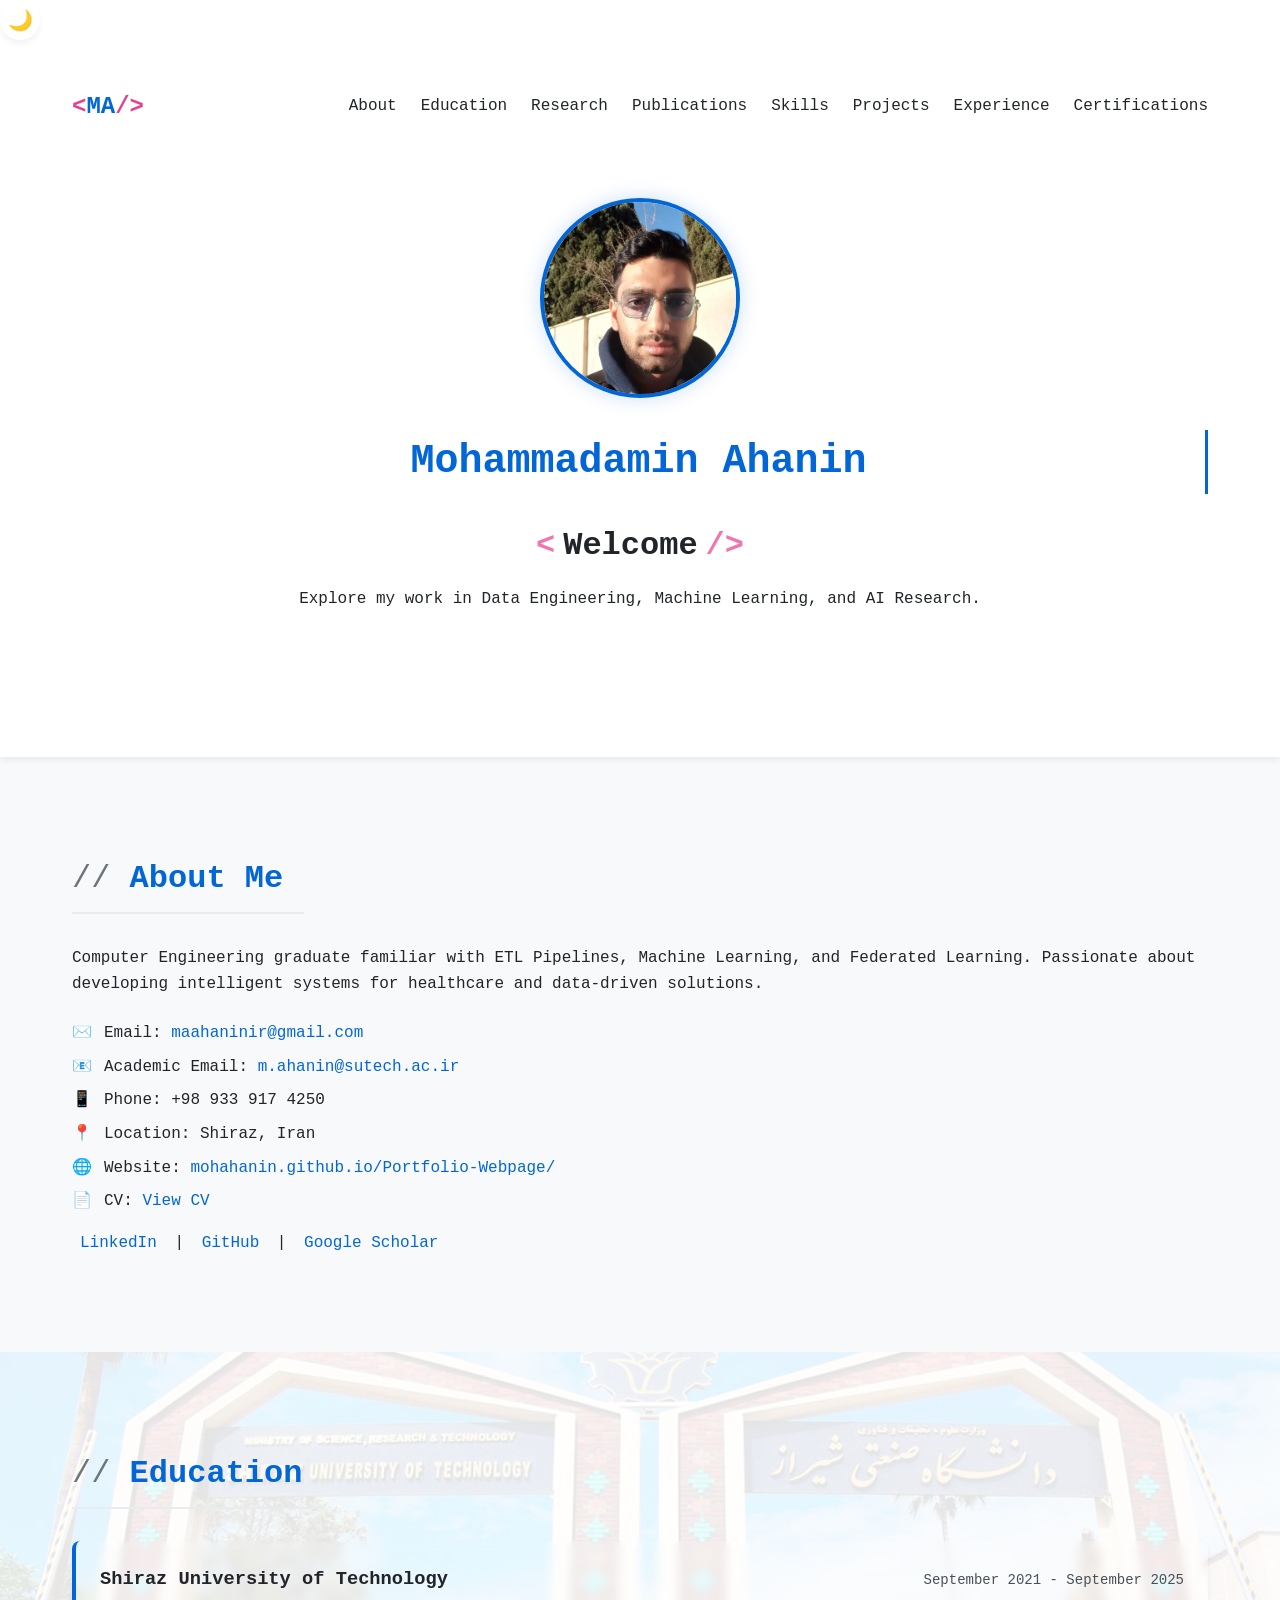
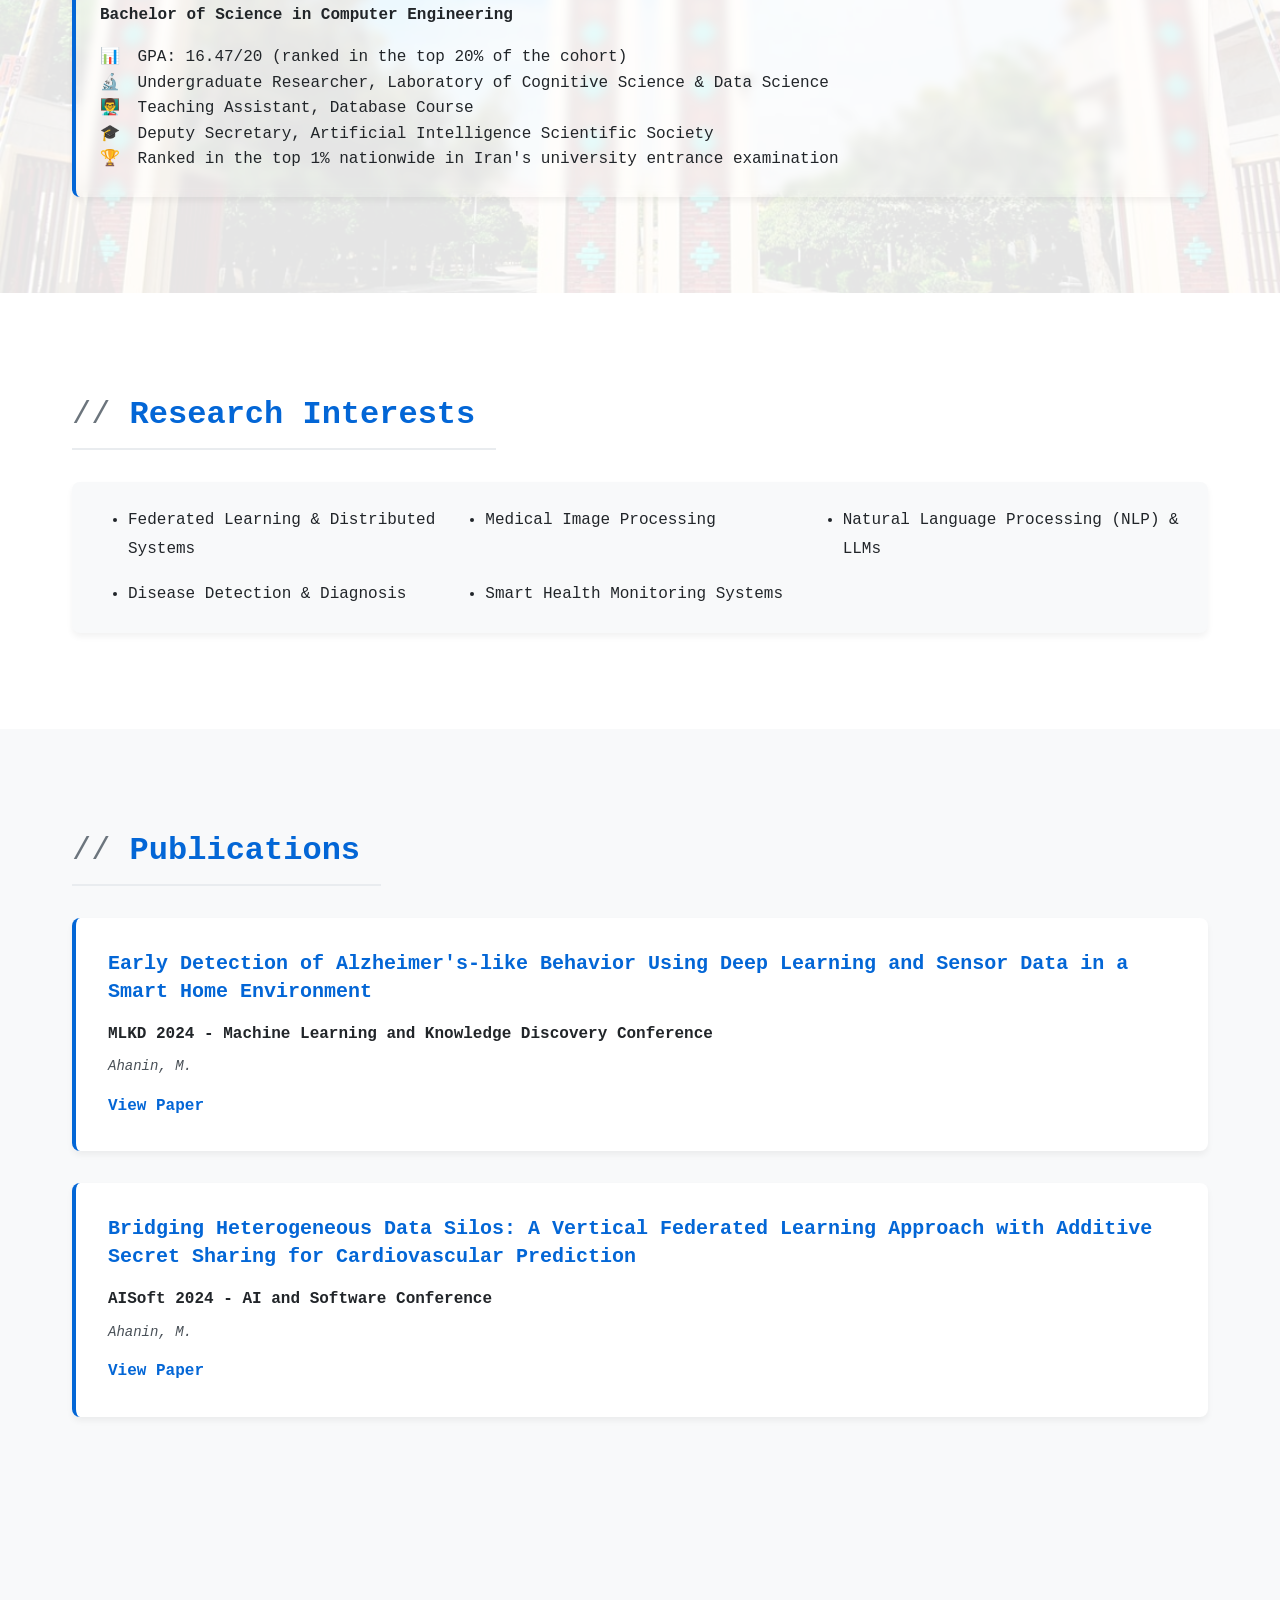
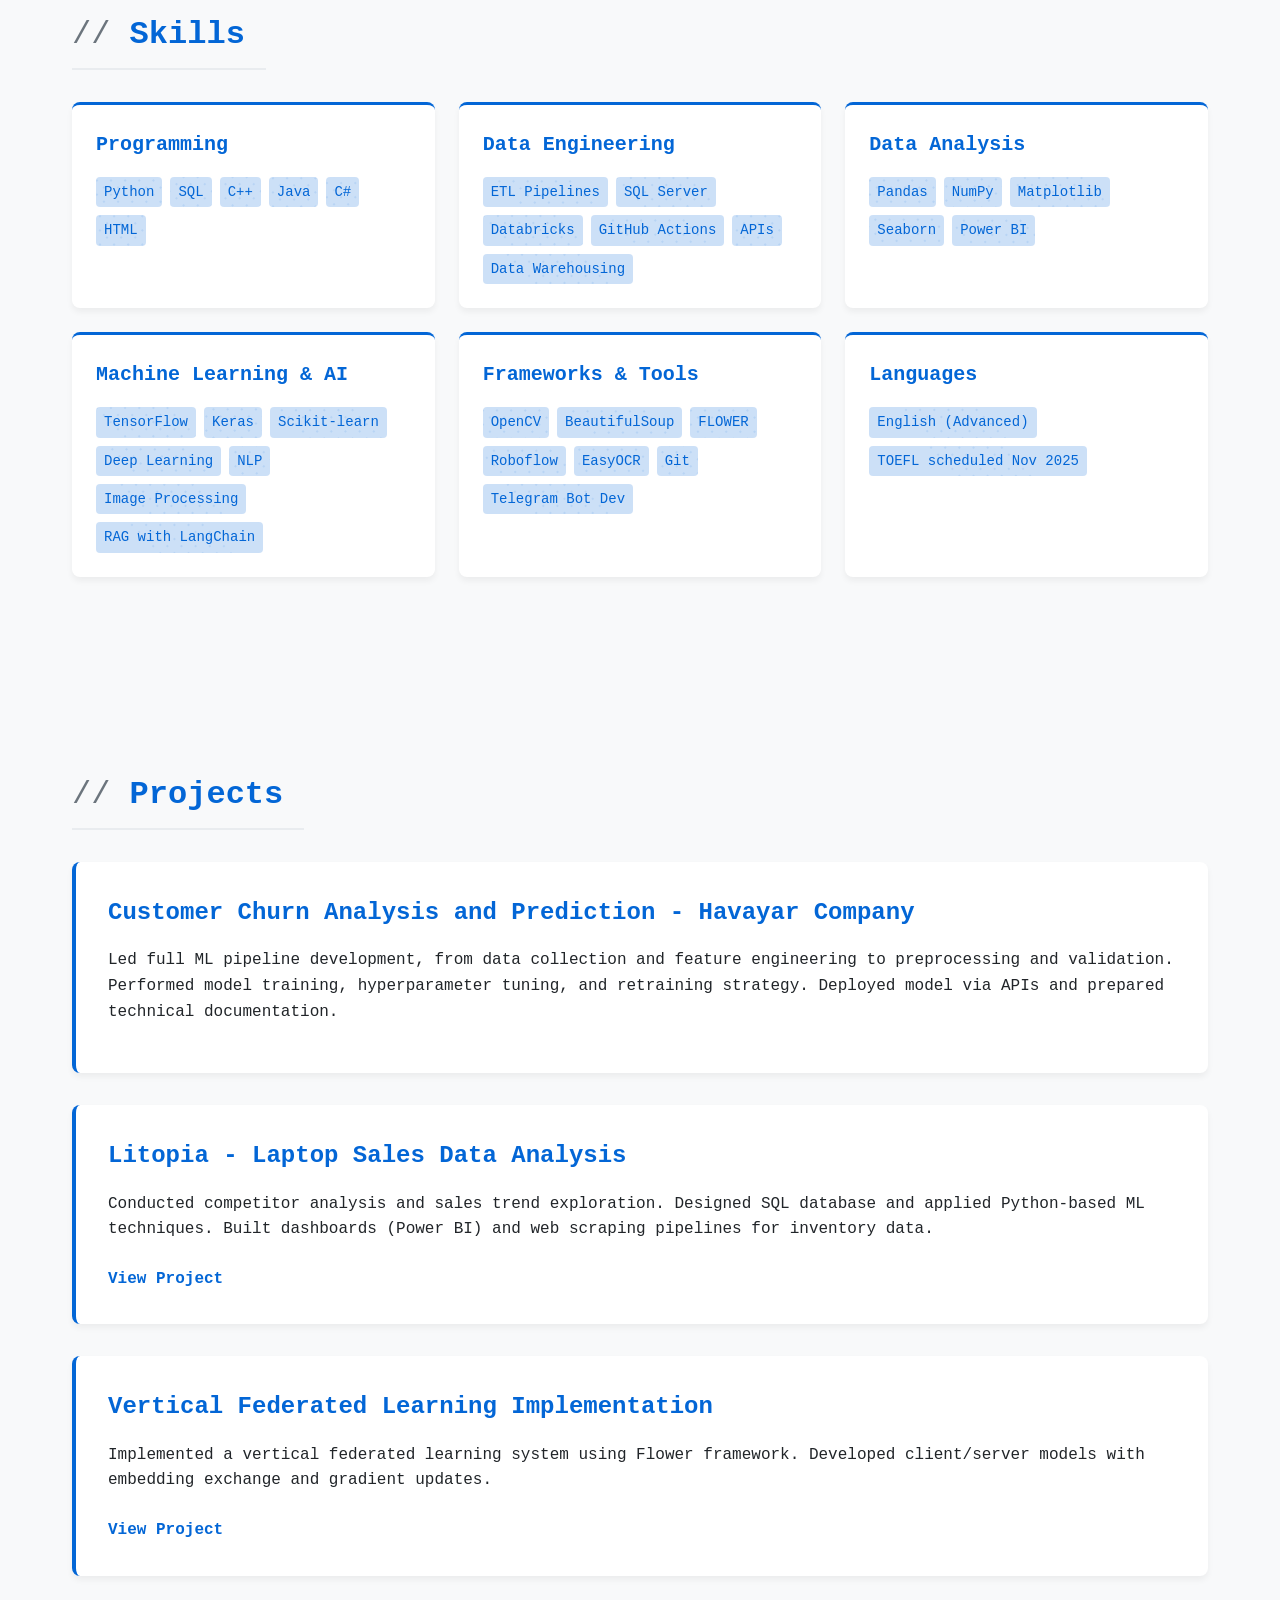
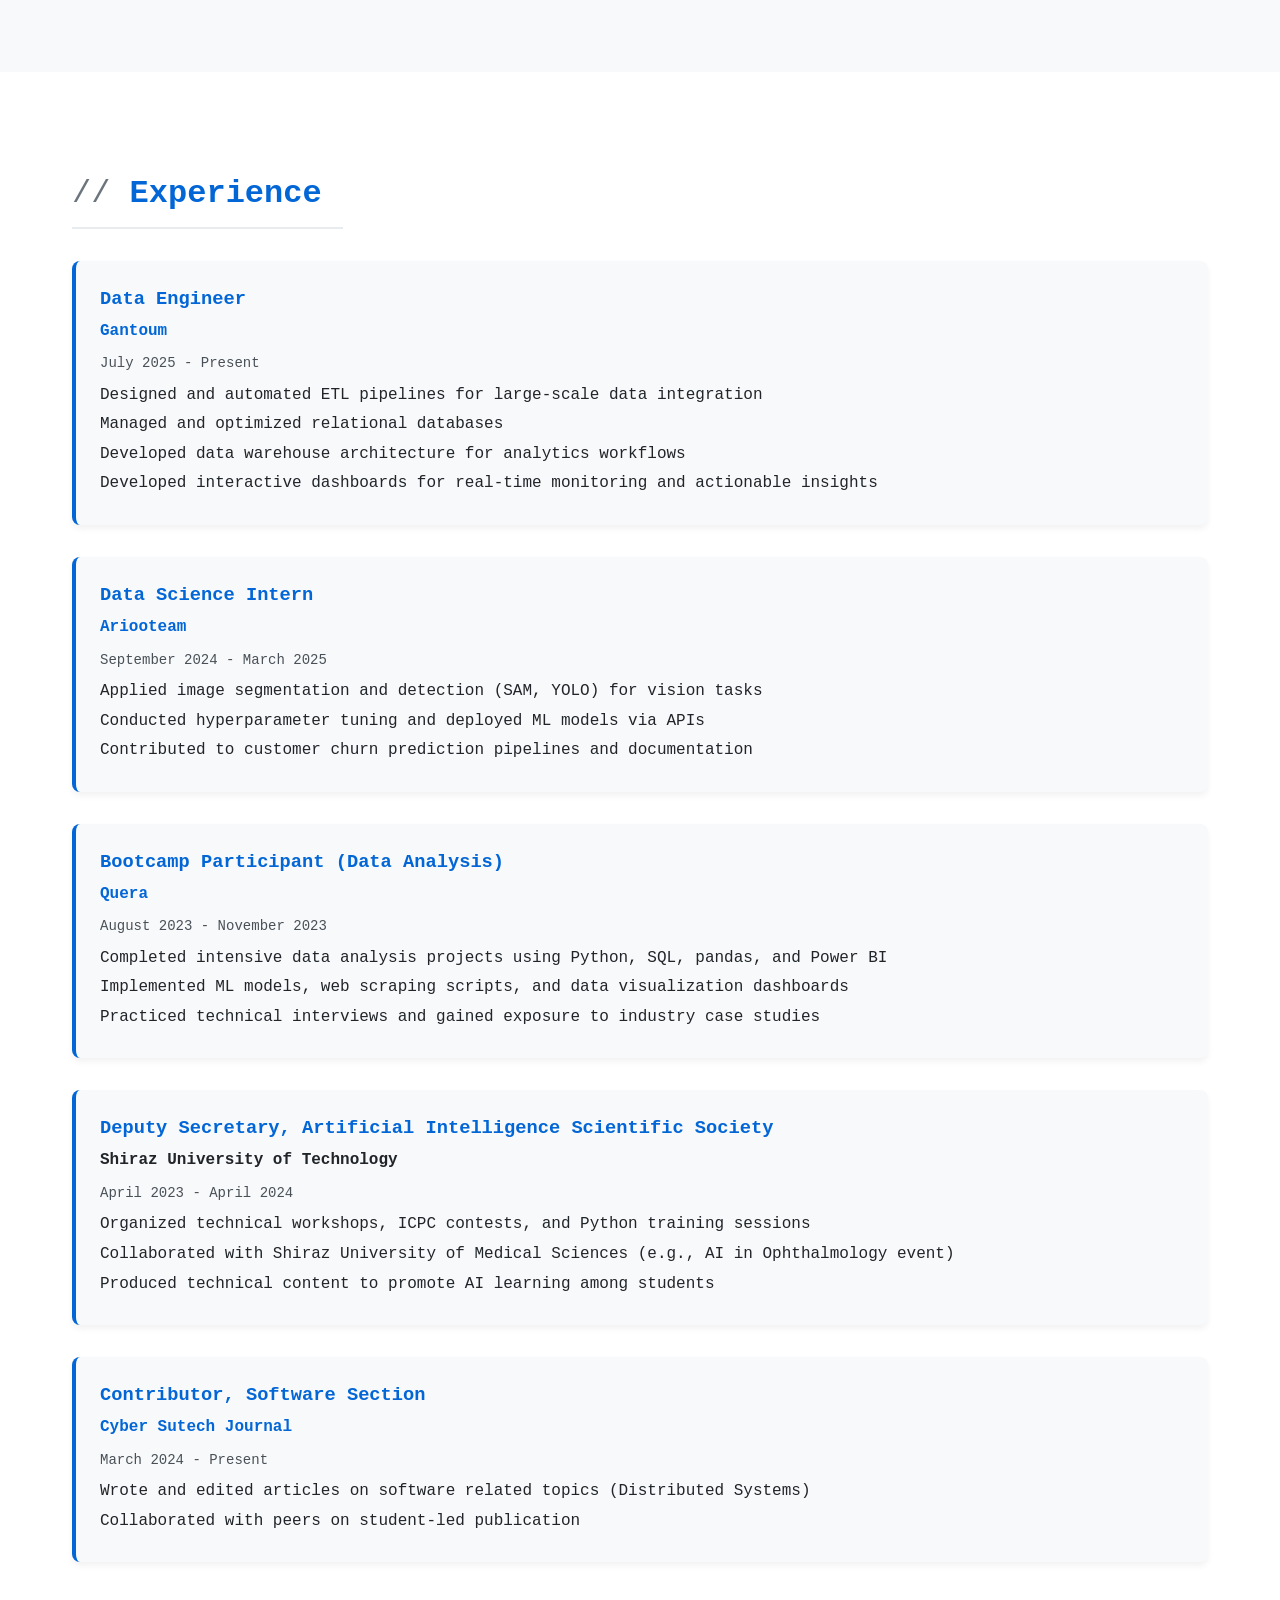
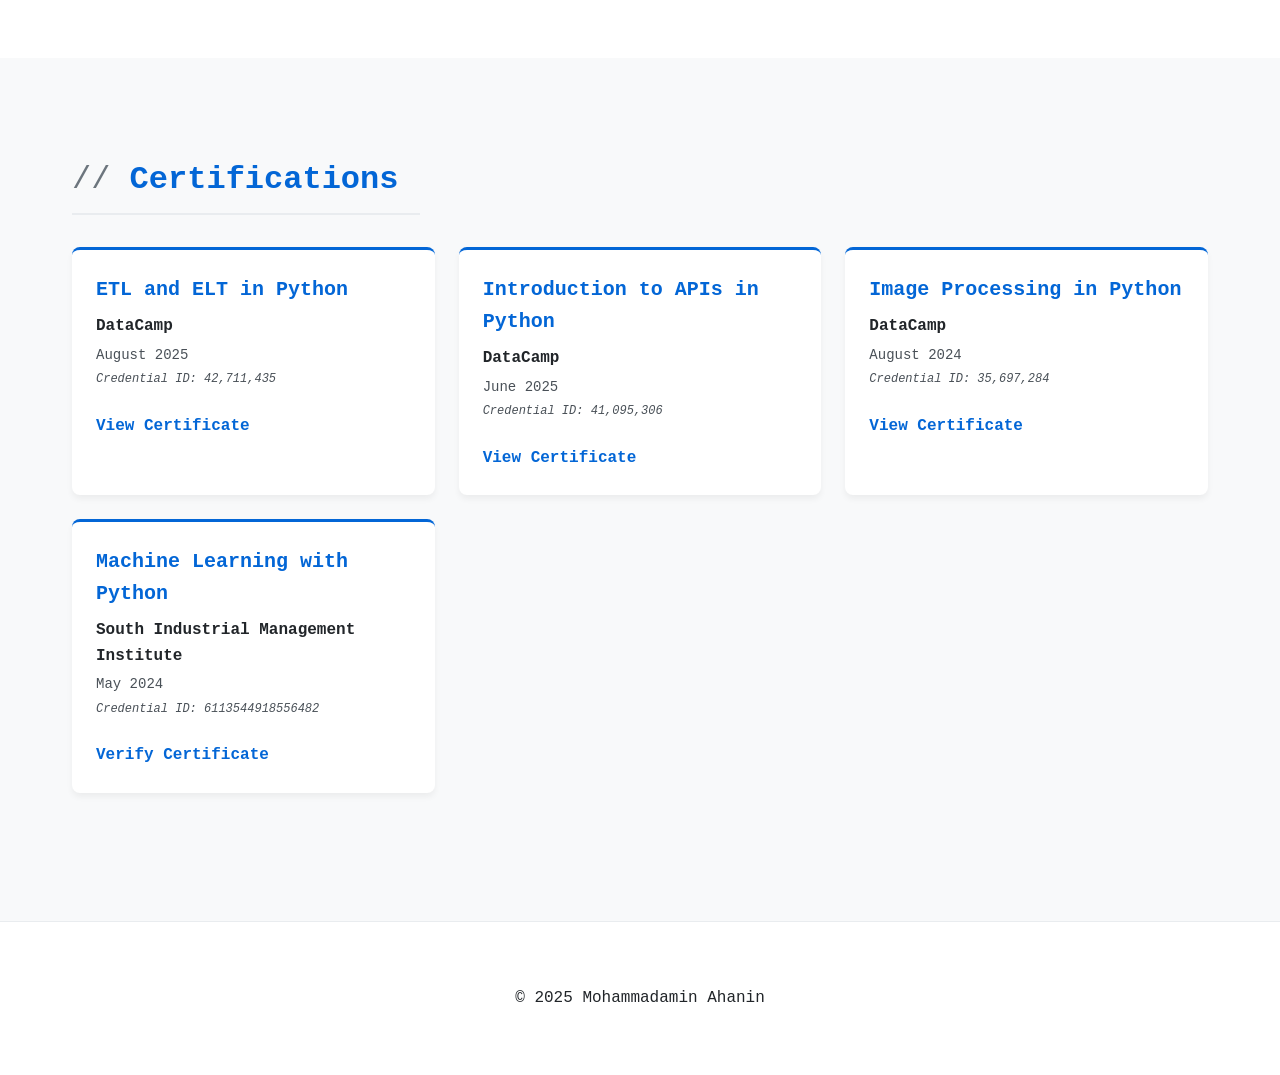
==== commit 3266241f: "updated info" ====
--- a/index.html
+++ b/index.html
@@ -58,7 +58,7 @@
         <h2 class="section-title"><span class="code-comment">// </span>About Me</h2>
         <div class="about-content">
           <div class="about-text">
-            <p>Data Engineer and Computer Engineering graduate with expertise in ETL pipelines, machine learning, and federated learning. Passionate about developing intelligent systems for healthcare and data-driven solutions.</p>
+            <p>Computer Engineering graduate familiar with ETL Pipelines, Machine Learning, and Federated Learning. Passionate about developing intelligent systems for healthcare and data-driven solutions.</p>
             <div class="contact-info">
               <div class="contact-item">
                 <span class="contact-icon">✉️</span>
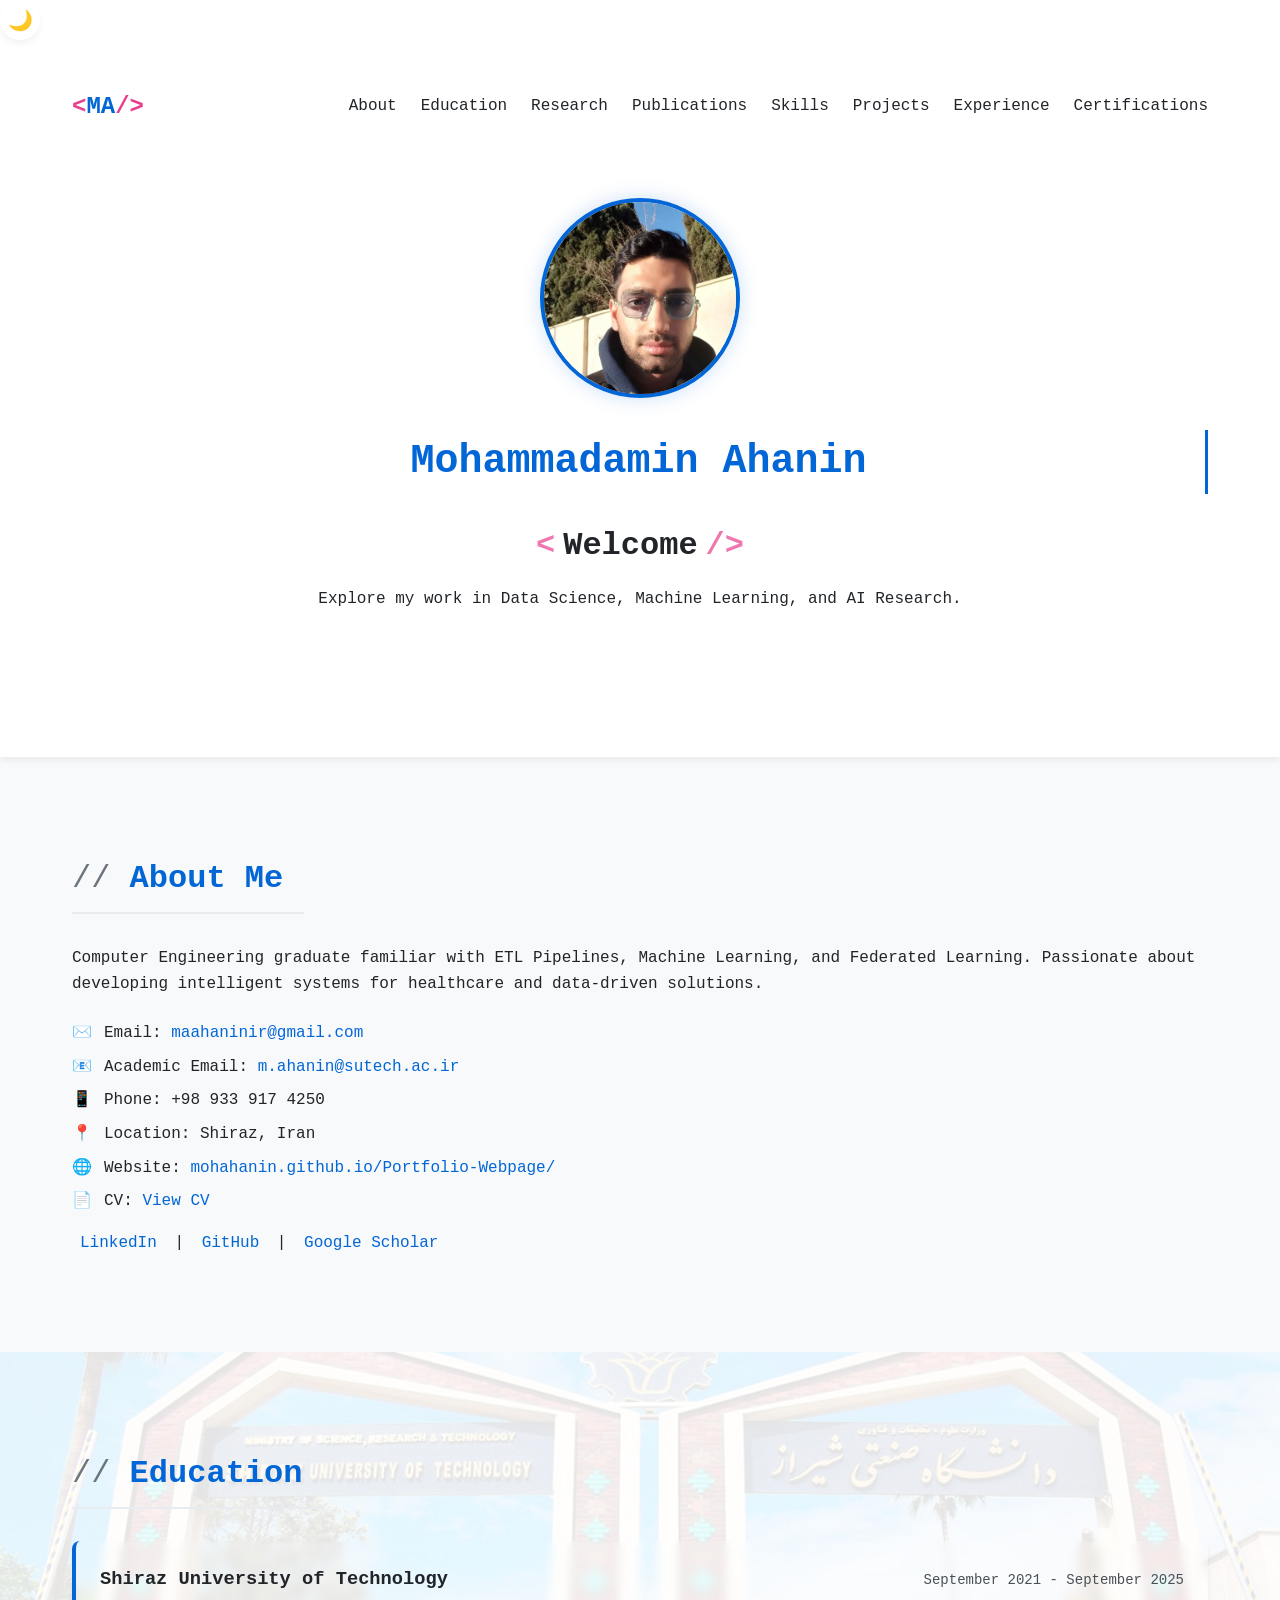
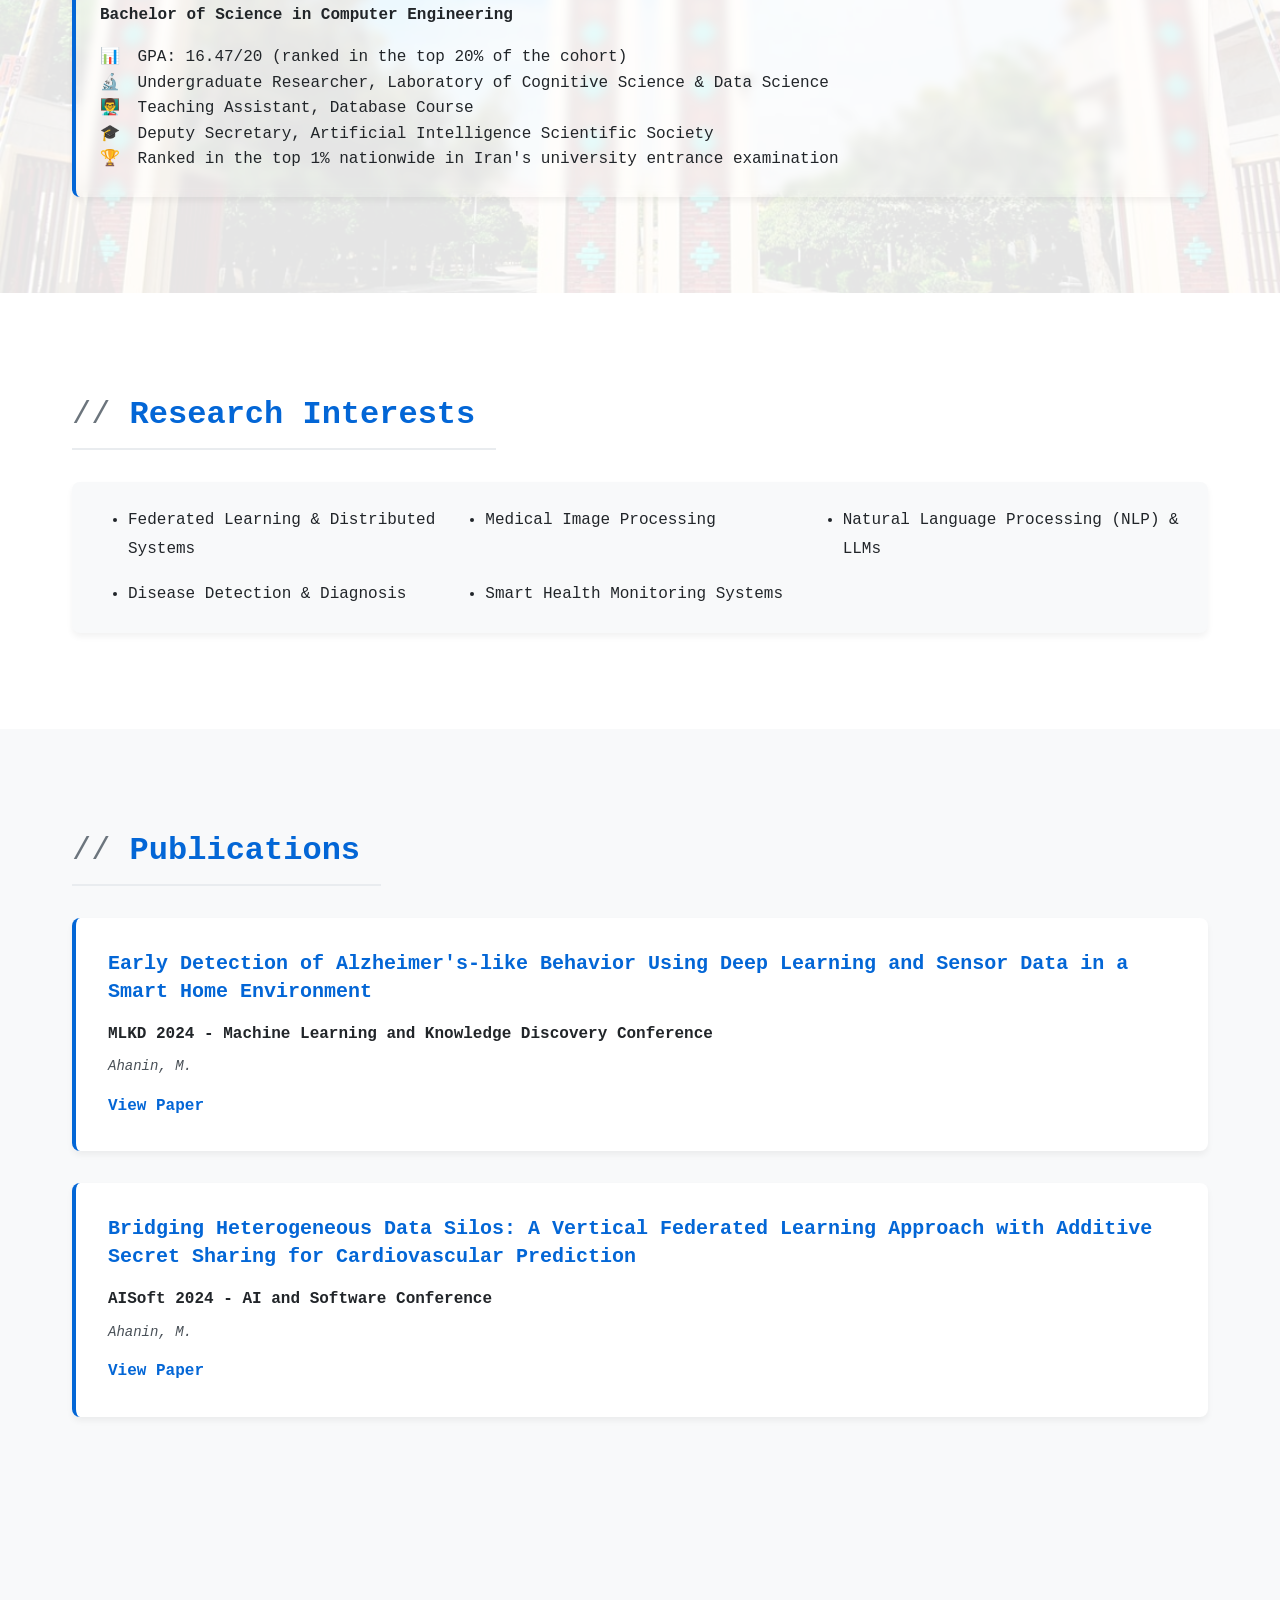
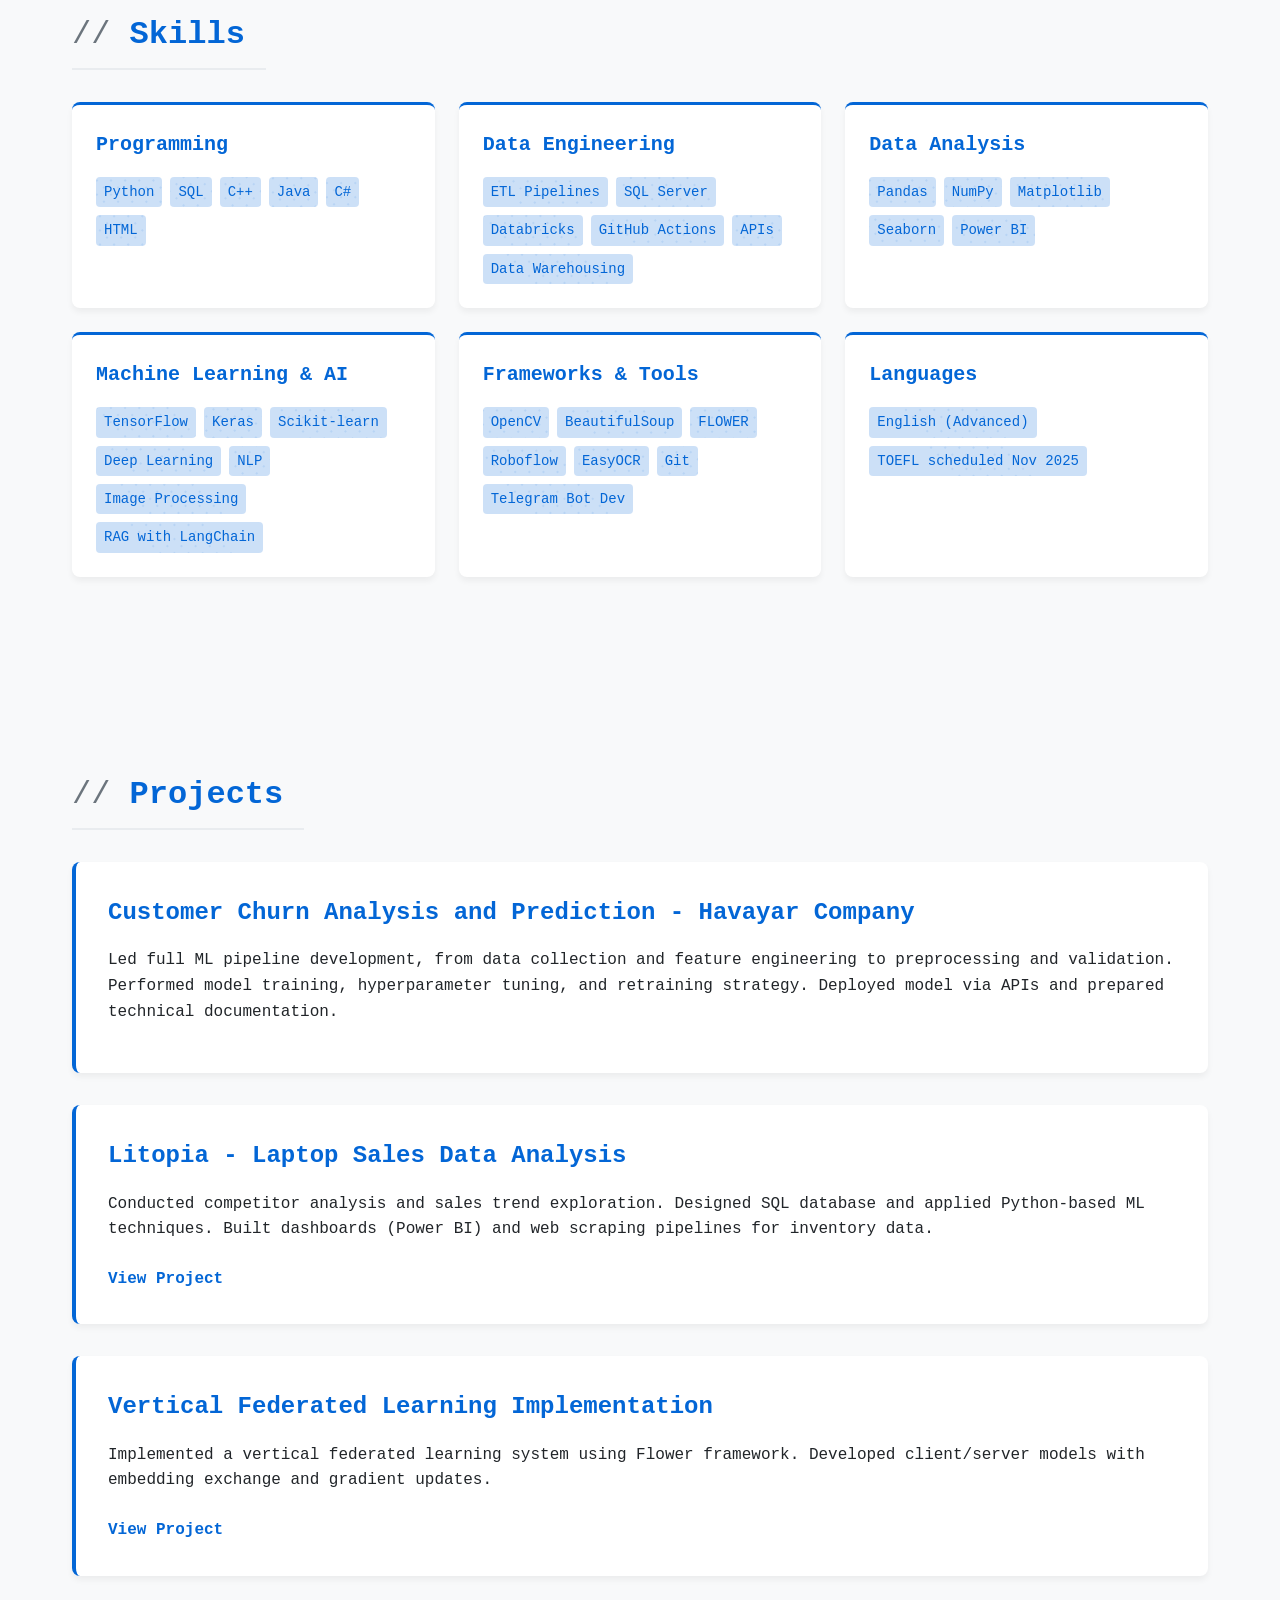
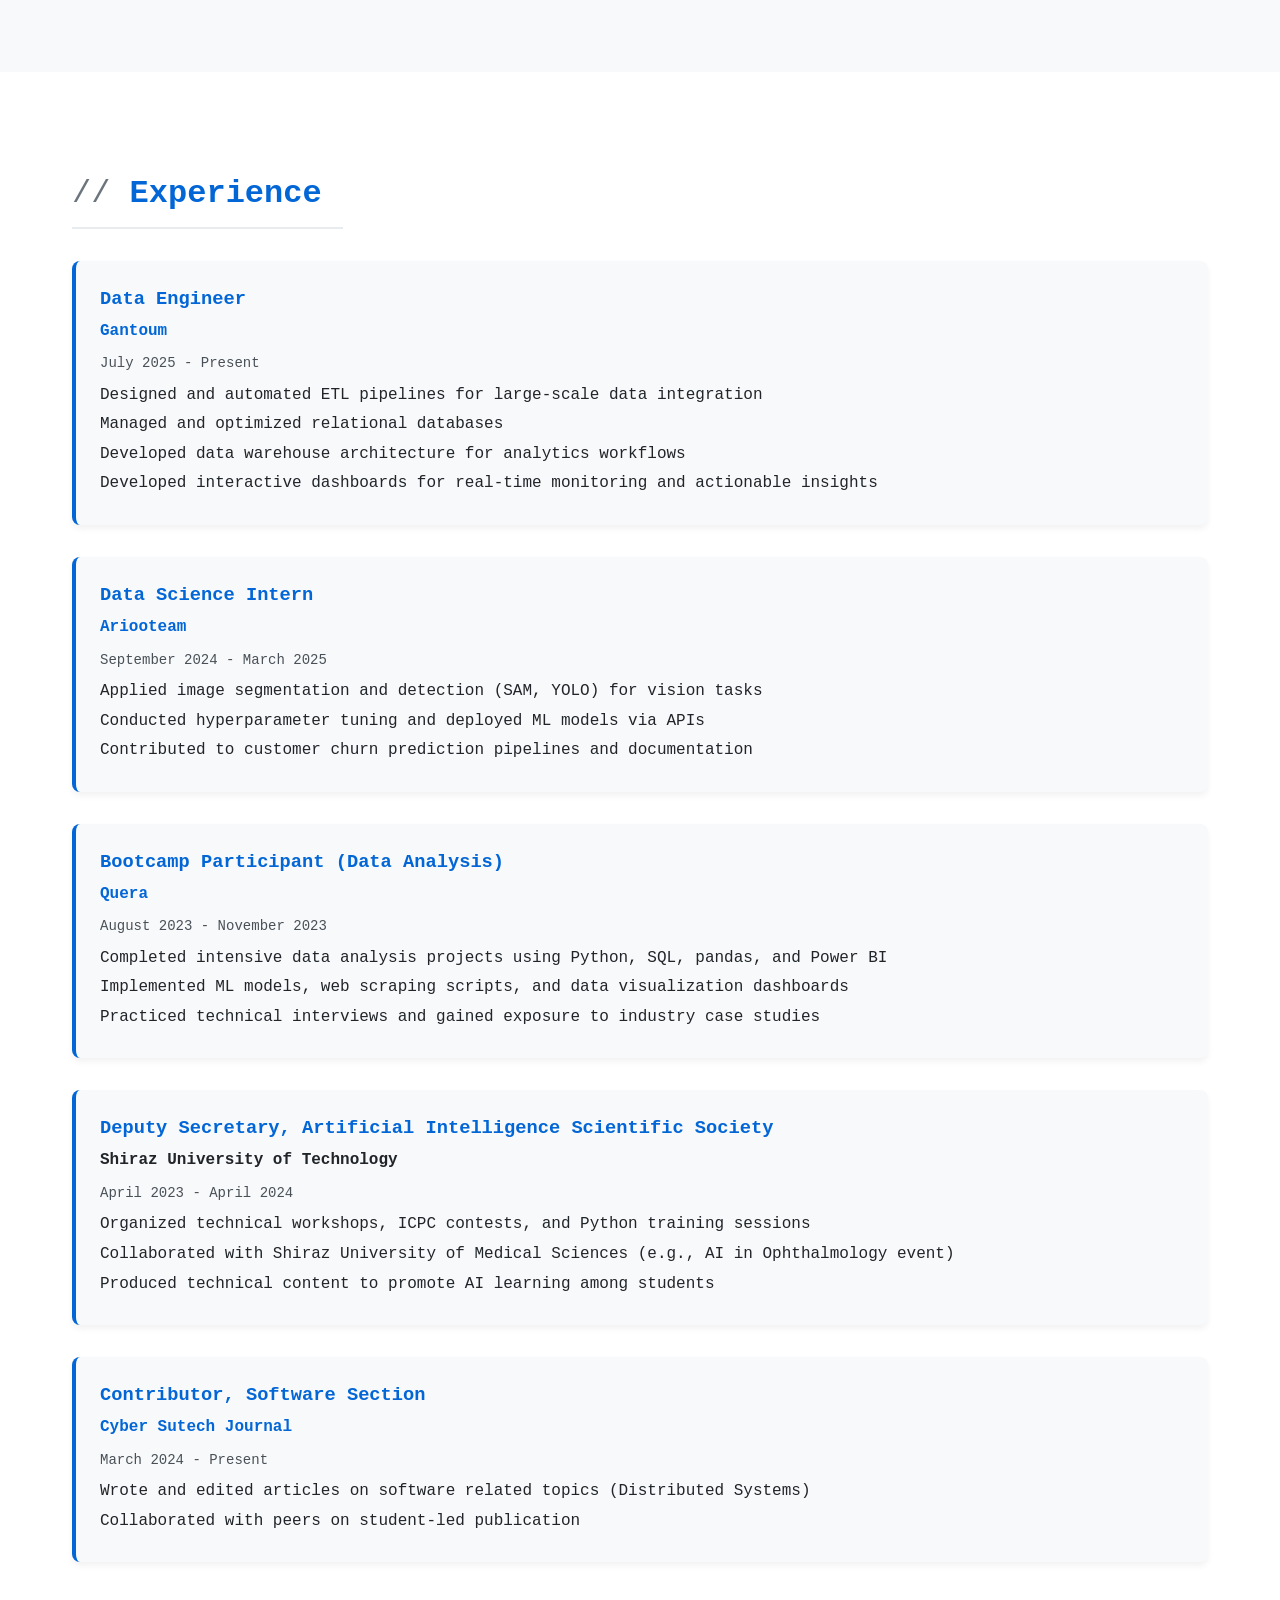
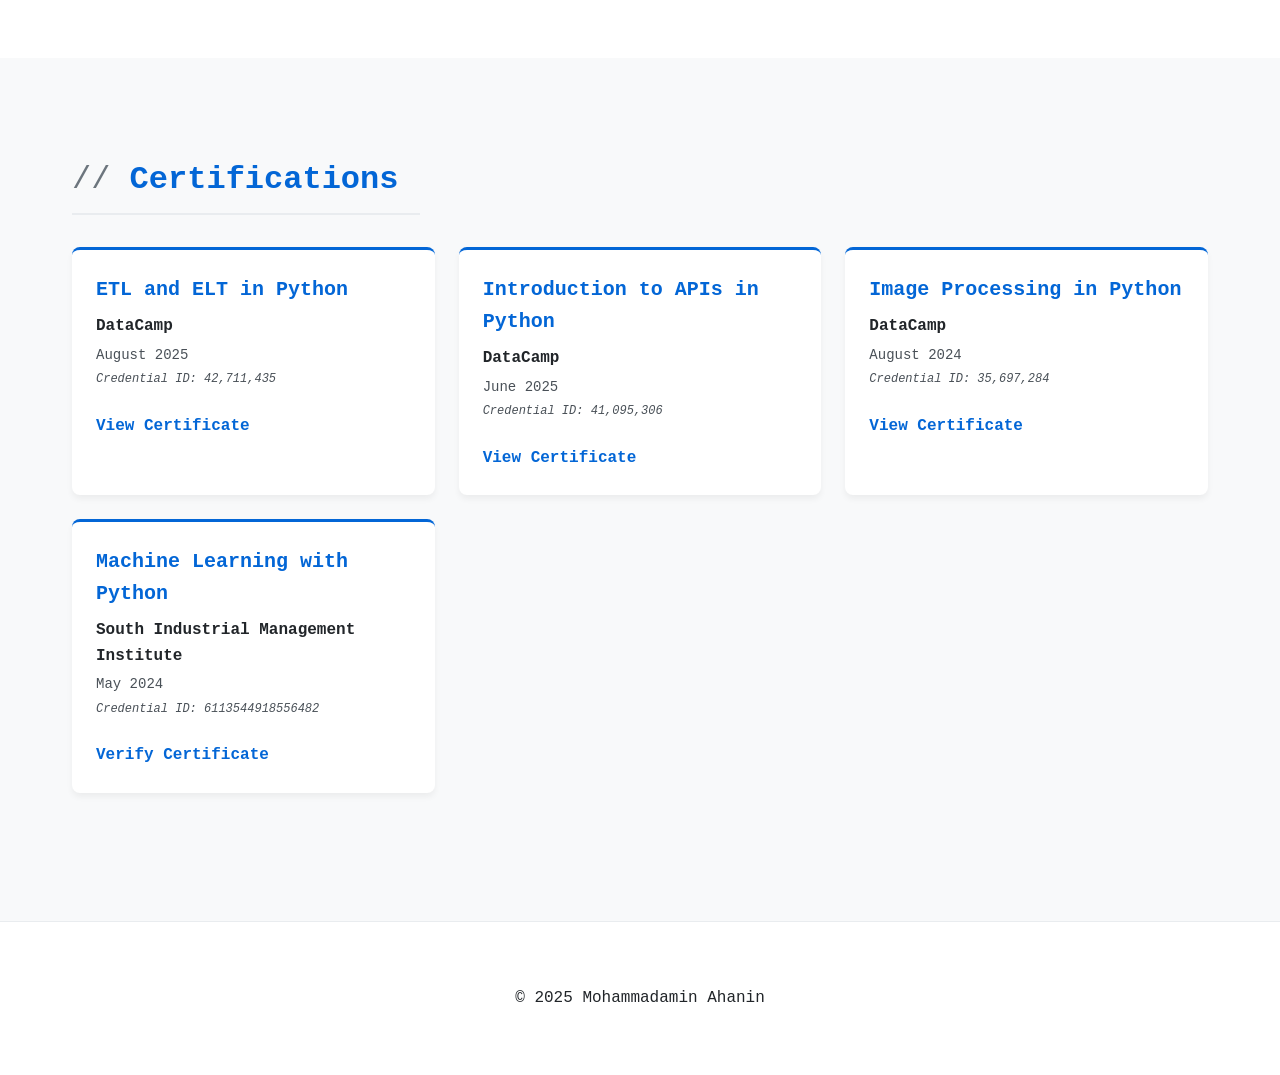
==== commit 65d53963: "idk" ====
--- a/index.html
+++ b/index.html
@@ -46,7 +46,7 @@
         <h1 class="name">Mohammadamin Ahanin</h1>
         <div class="welcome-section">
           <h2 class="welcome-title">Welcome</h2>
-          <p>Explore my work in Data Engineering, Machine Learning, and AI Research.</p>
+          <p>Explore my work in Data Science, Machine Learning, and AI Research.</p>
         </div>
       </div>
     </div>
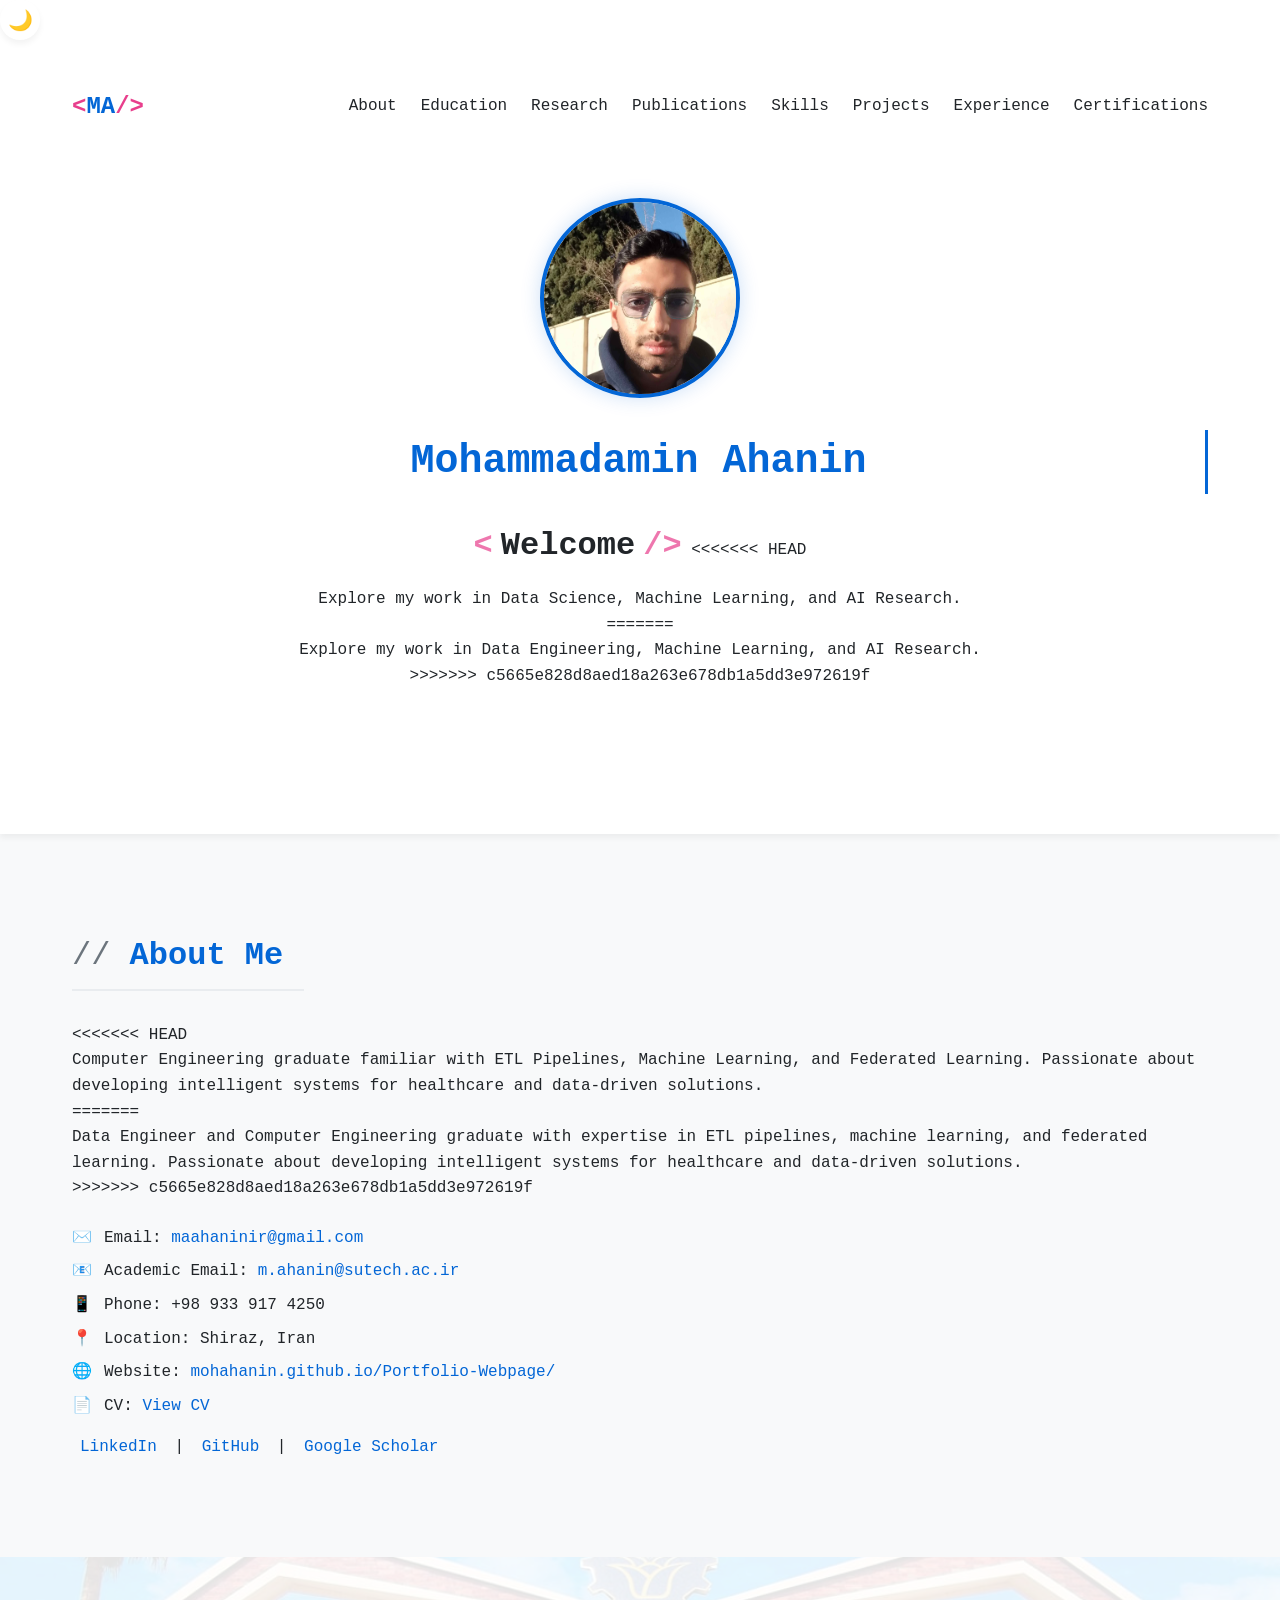
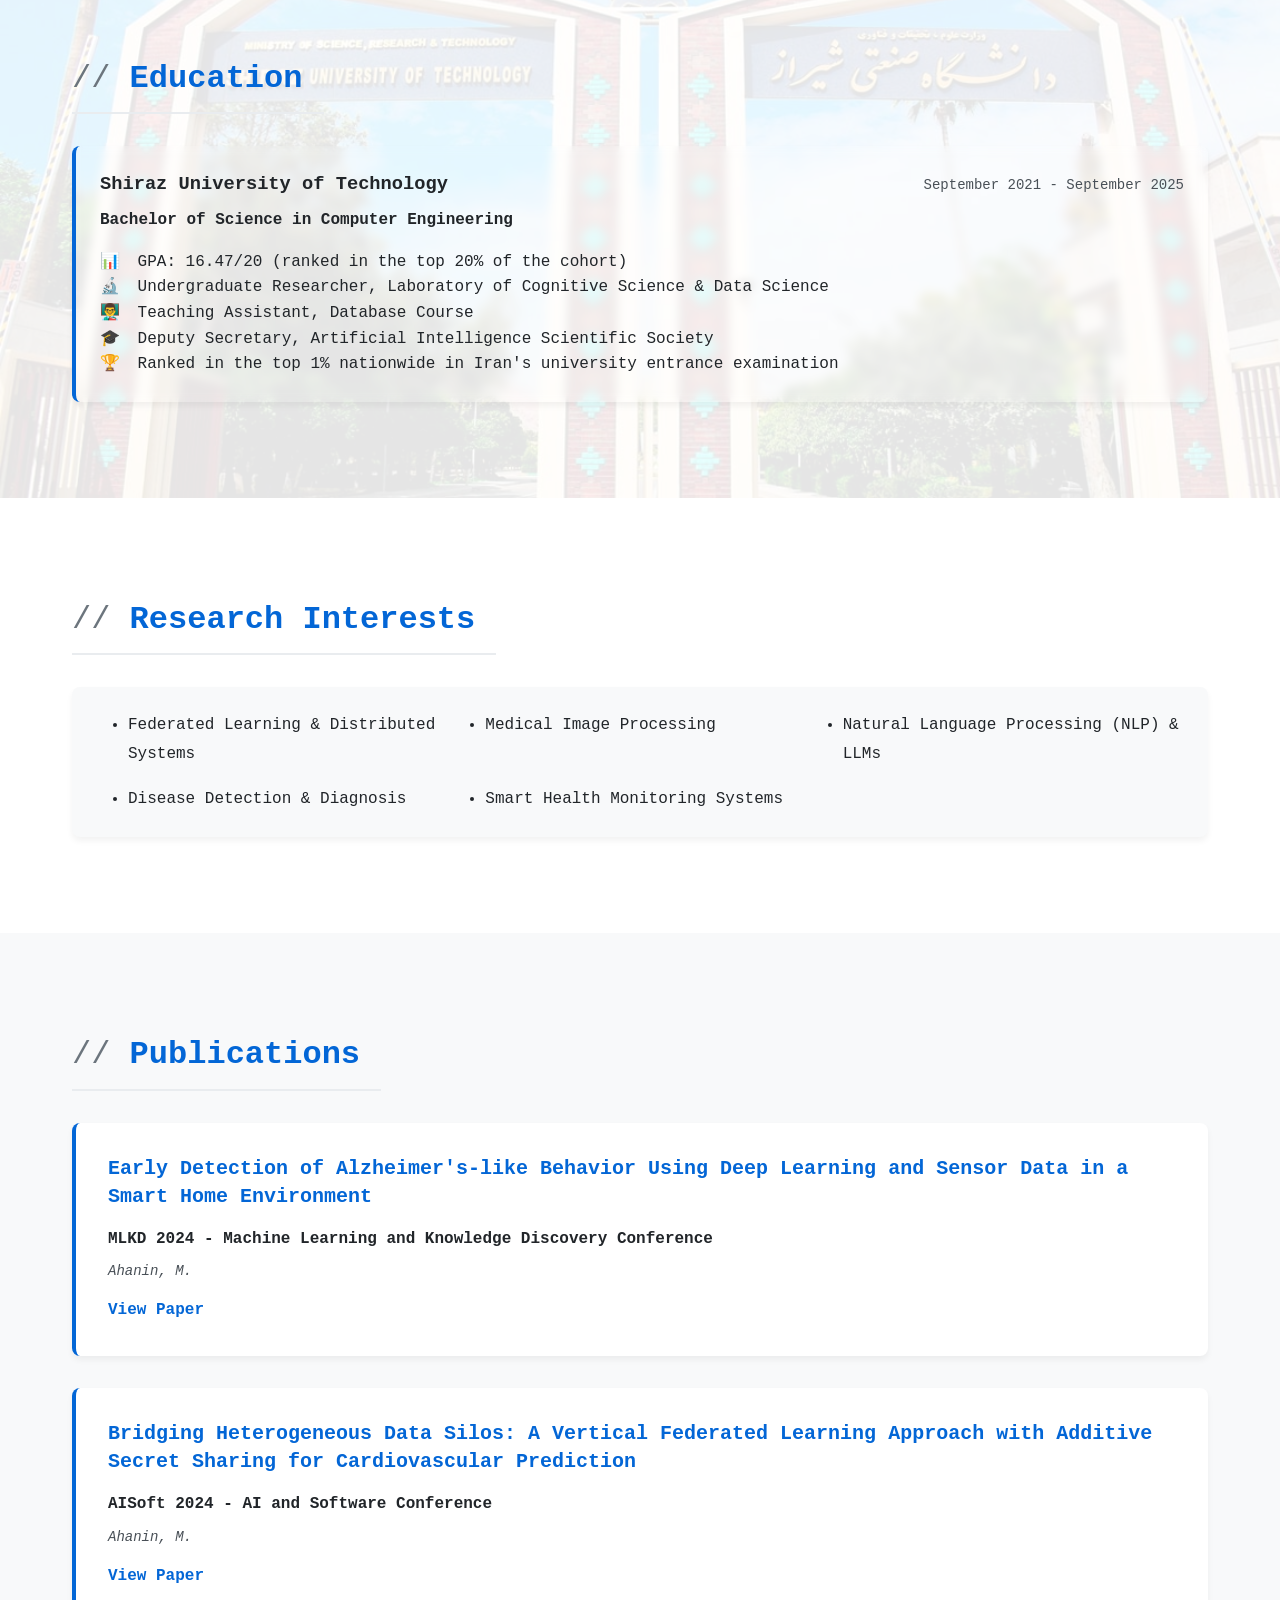
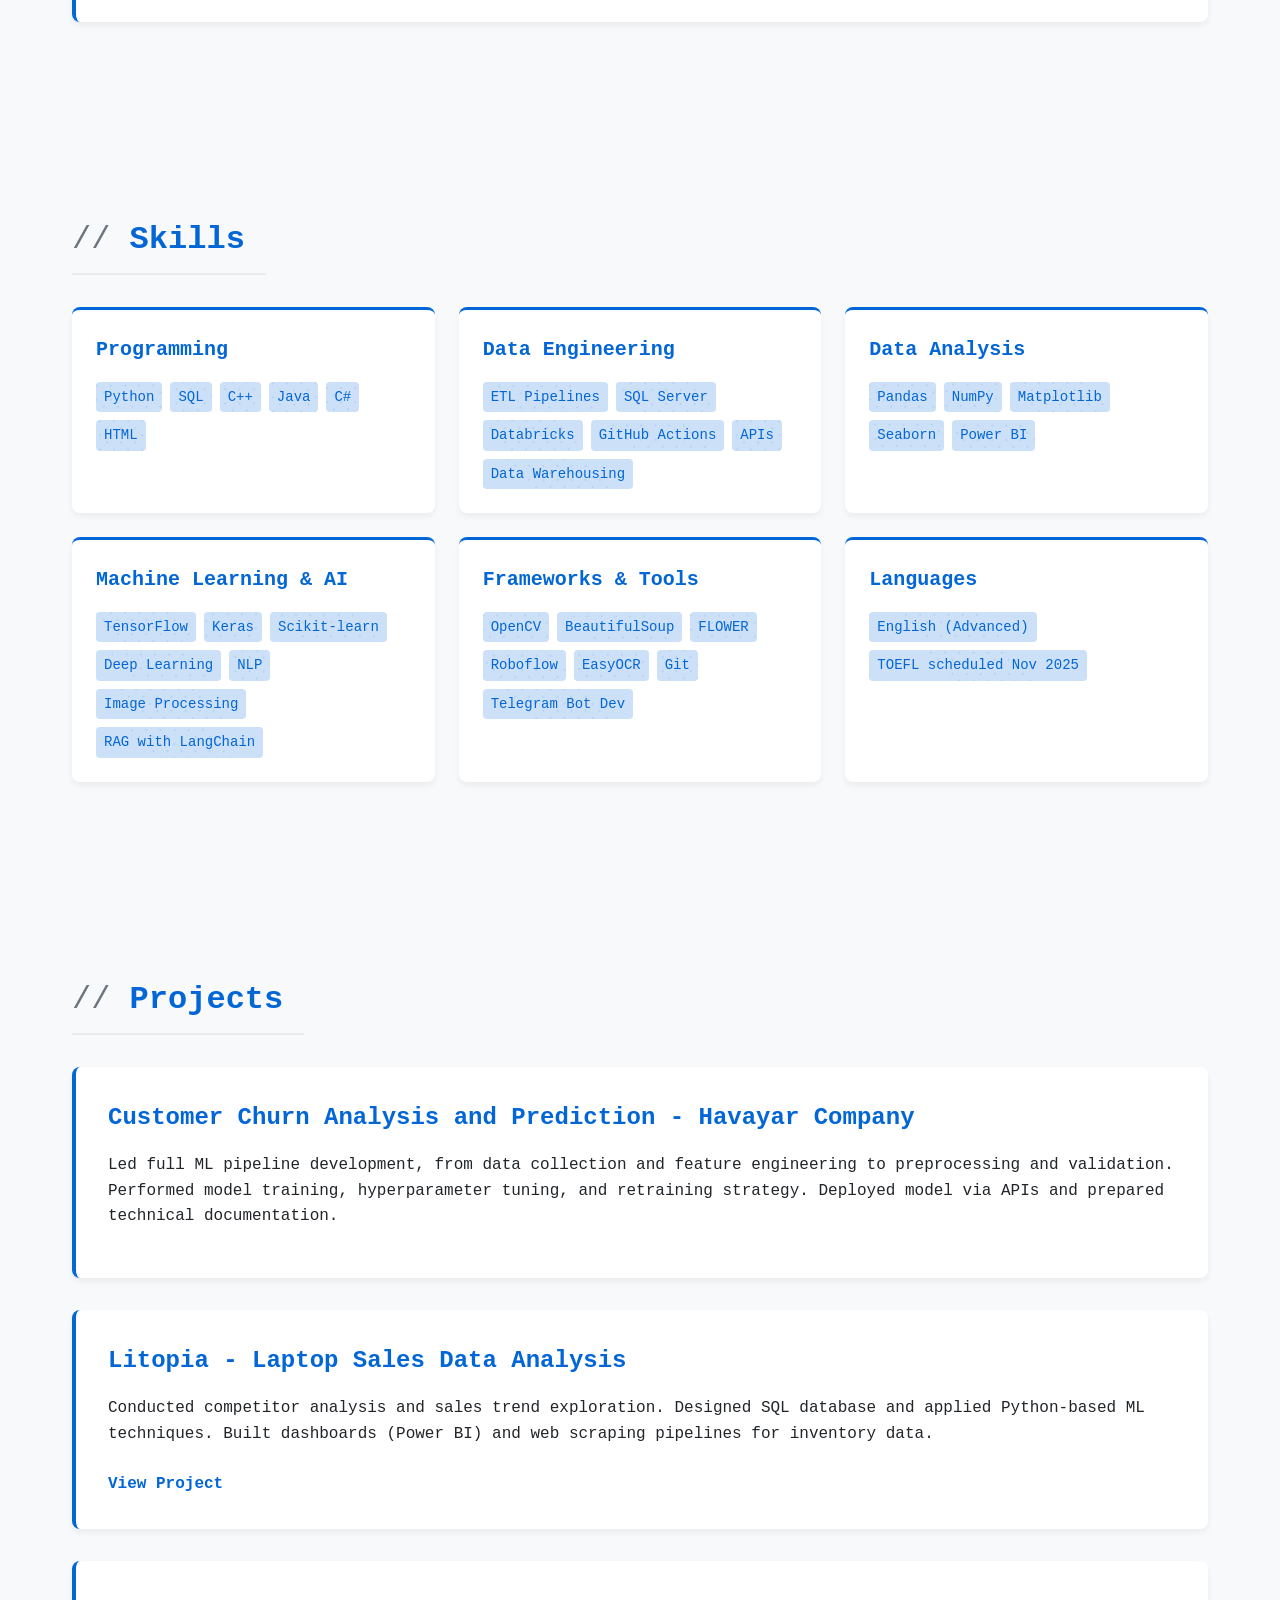
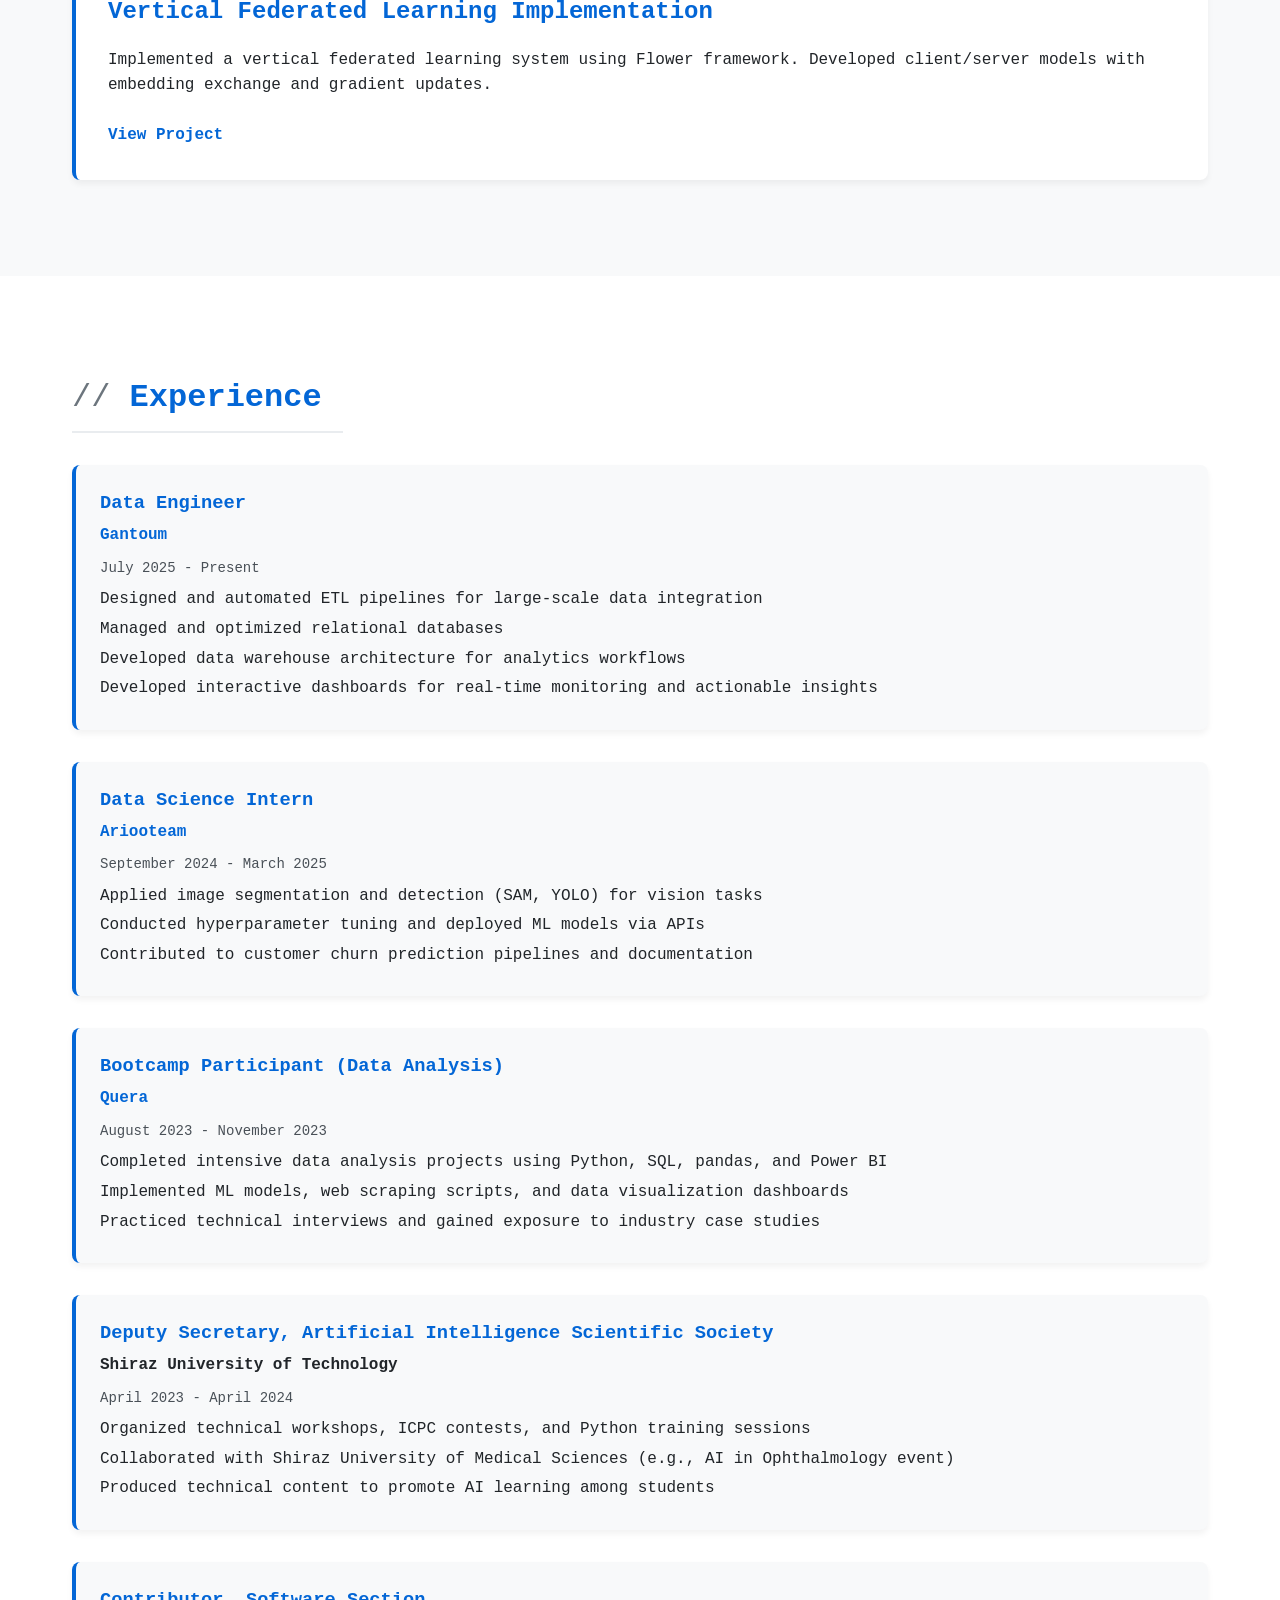
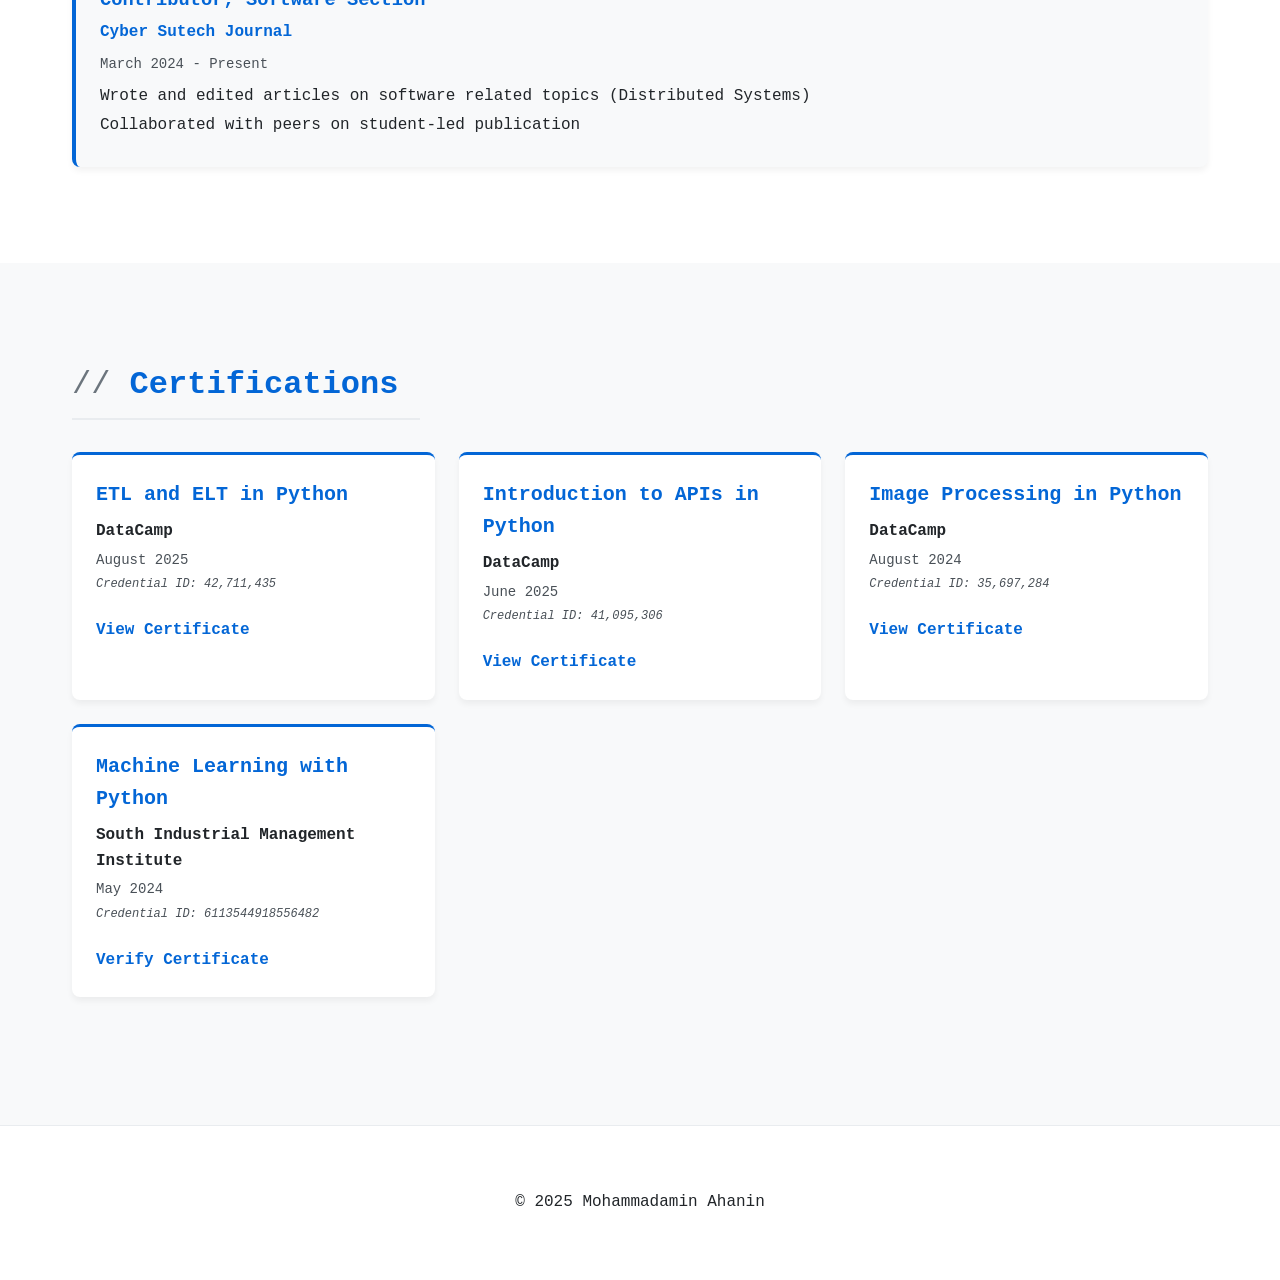
==== commit fcea73e3: "Merge remote changes and resolve conflicts" ====
--- a/index.html
+++ b/index.html
@@ -46,7 +46,11 @@
         <h1 class="name">Mohammadamin Ahanin</h1>
         <div class="welcome-section">
           <h2 class="welcome-title">Welcome</h2>
+<<<<<<< HEAD
           <p>Explore my work in Data Science, Machine Learning, and AI Research.</p>
+=======
+          <p>Explore my work in Data Engineering, Machine Learning, and AI Research.</p>
+>>>>>>> c5665e828d8aed18a263e678db1a5dd3e972619f
         </div>
       </div>
     </div>
@@ -58,7 +62,11 @@
         <h2 class="section-title"><span class="code-comment">// </span>About Me</h2>
         <div class="about-content">
           <div class="about-text">
+<<<<<<< HEAD
             <p>Computer Engineering graduate familiar with ETL Pipelines, Machine Learning, and Federated Learning. Passionate about developing intelligent systems for healthcare and data-driven solutions.</p>
+=======
+            <p>Data Engineer and Computer Engineering graduate with expertise in ETL pipelines, machine learning, and federated learning. Passionate about developing intelligent systems for healthcare and data-driven solutions.</p>
+>>>>>>> c5665e828d8aed18a263e678db1a5dd3e972619f
             <div class="contact-info">
               <div class="contact-item">
                 <span class="contact-icon">✉️</span>
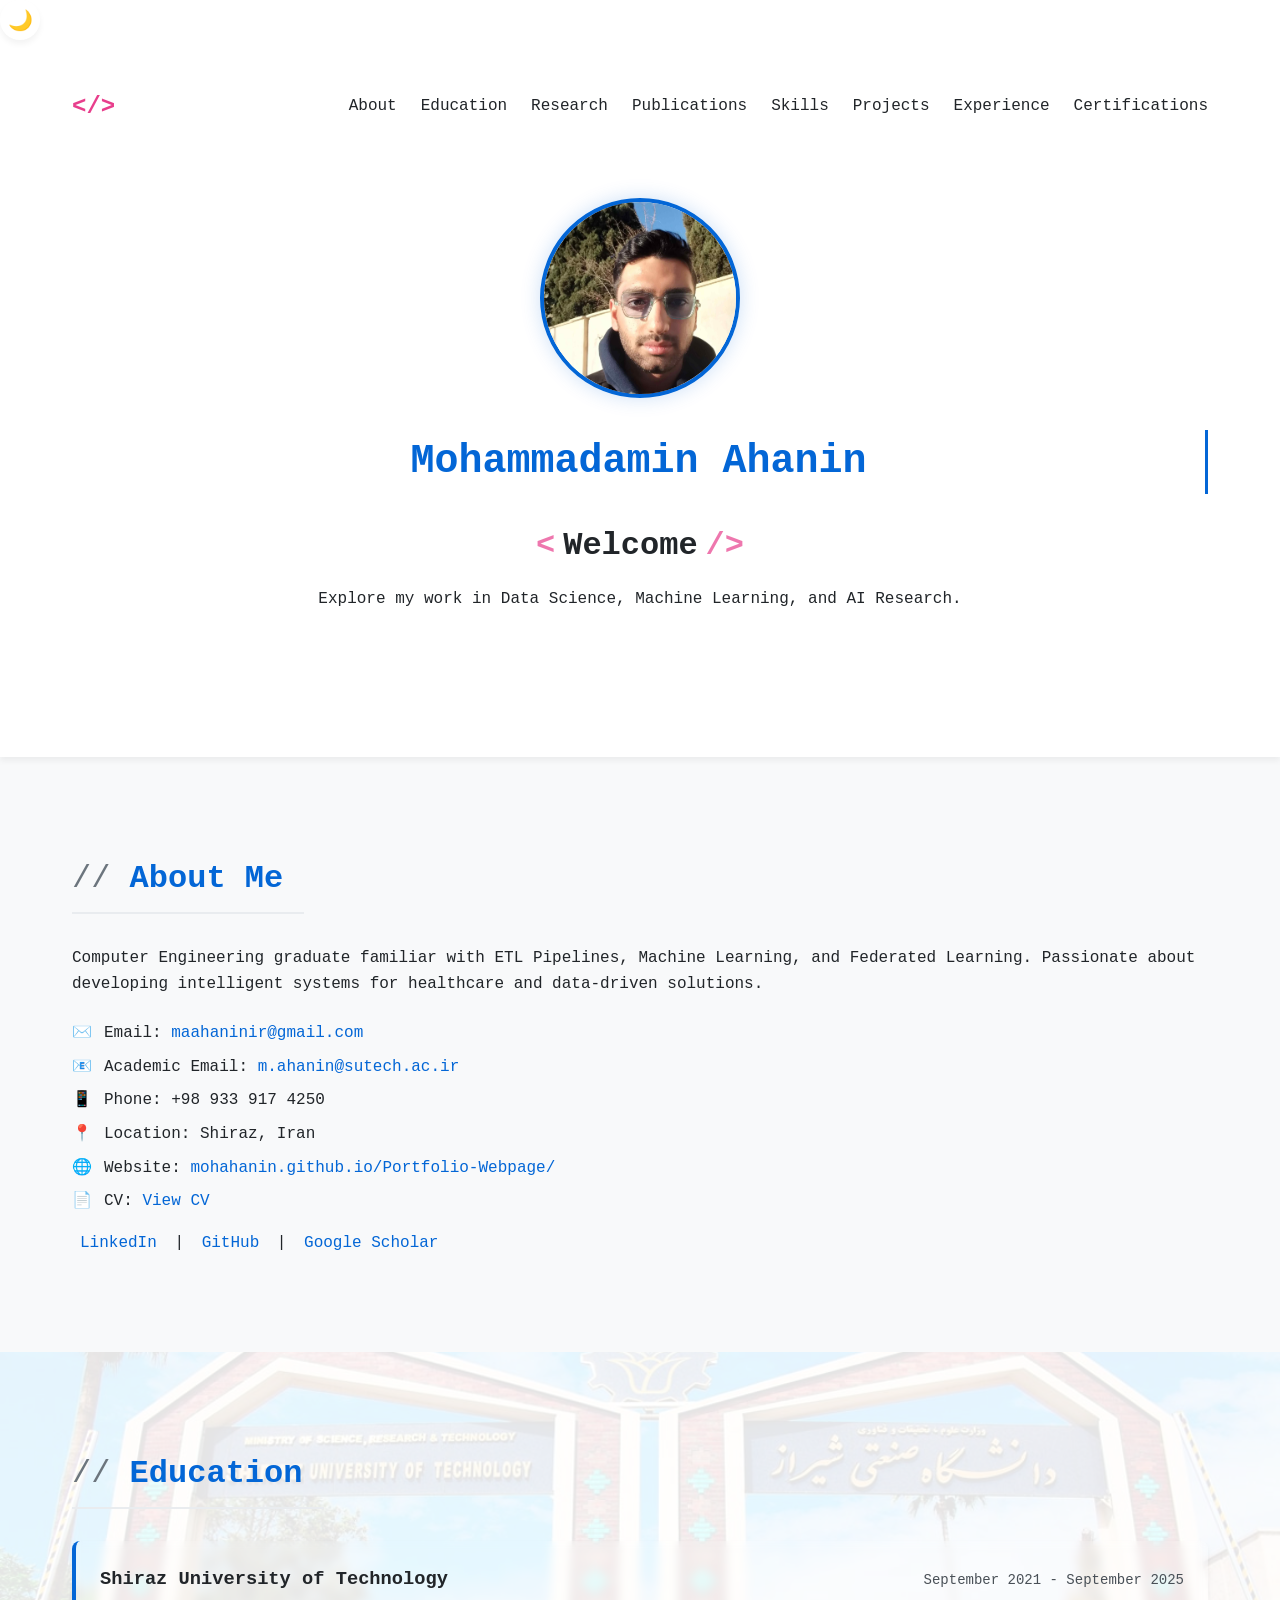
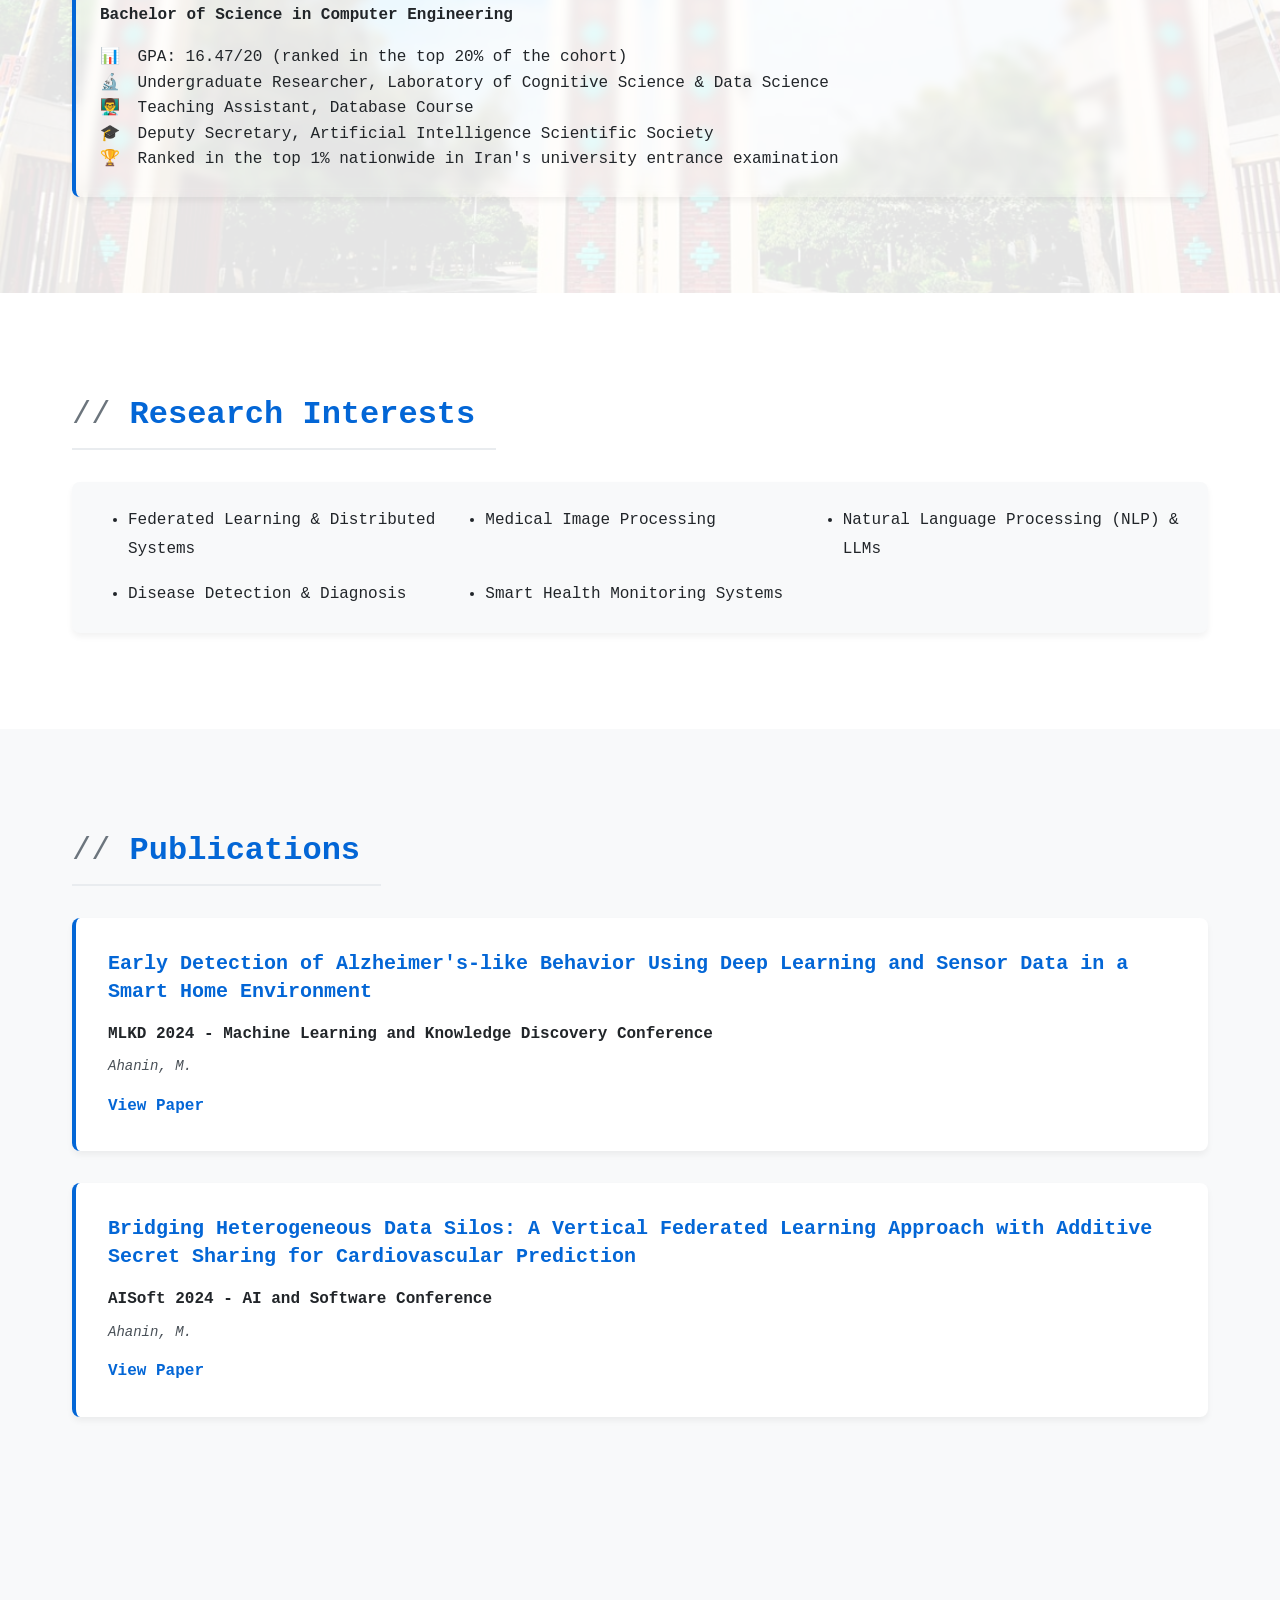
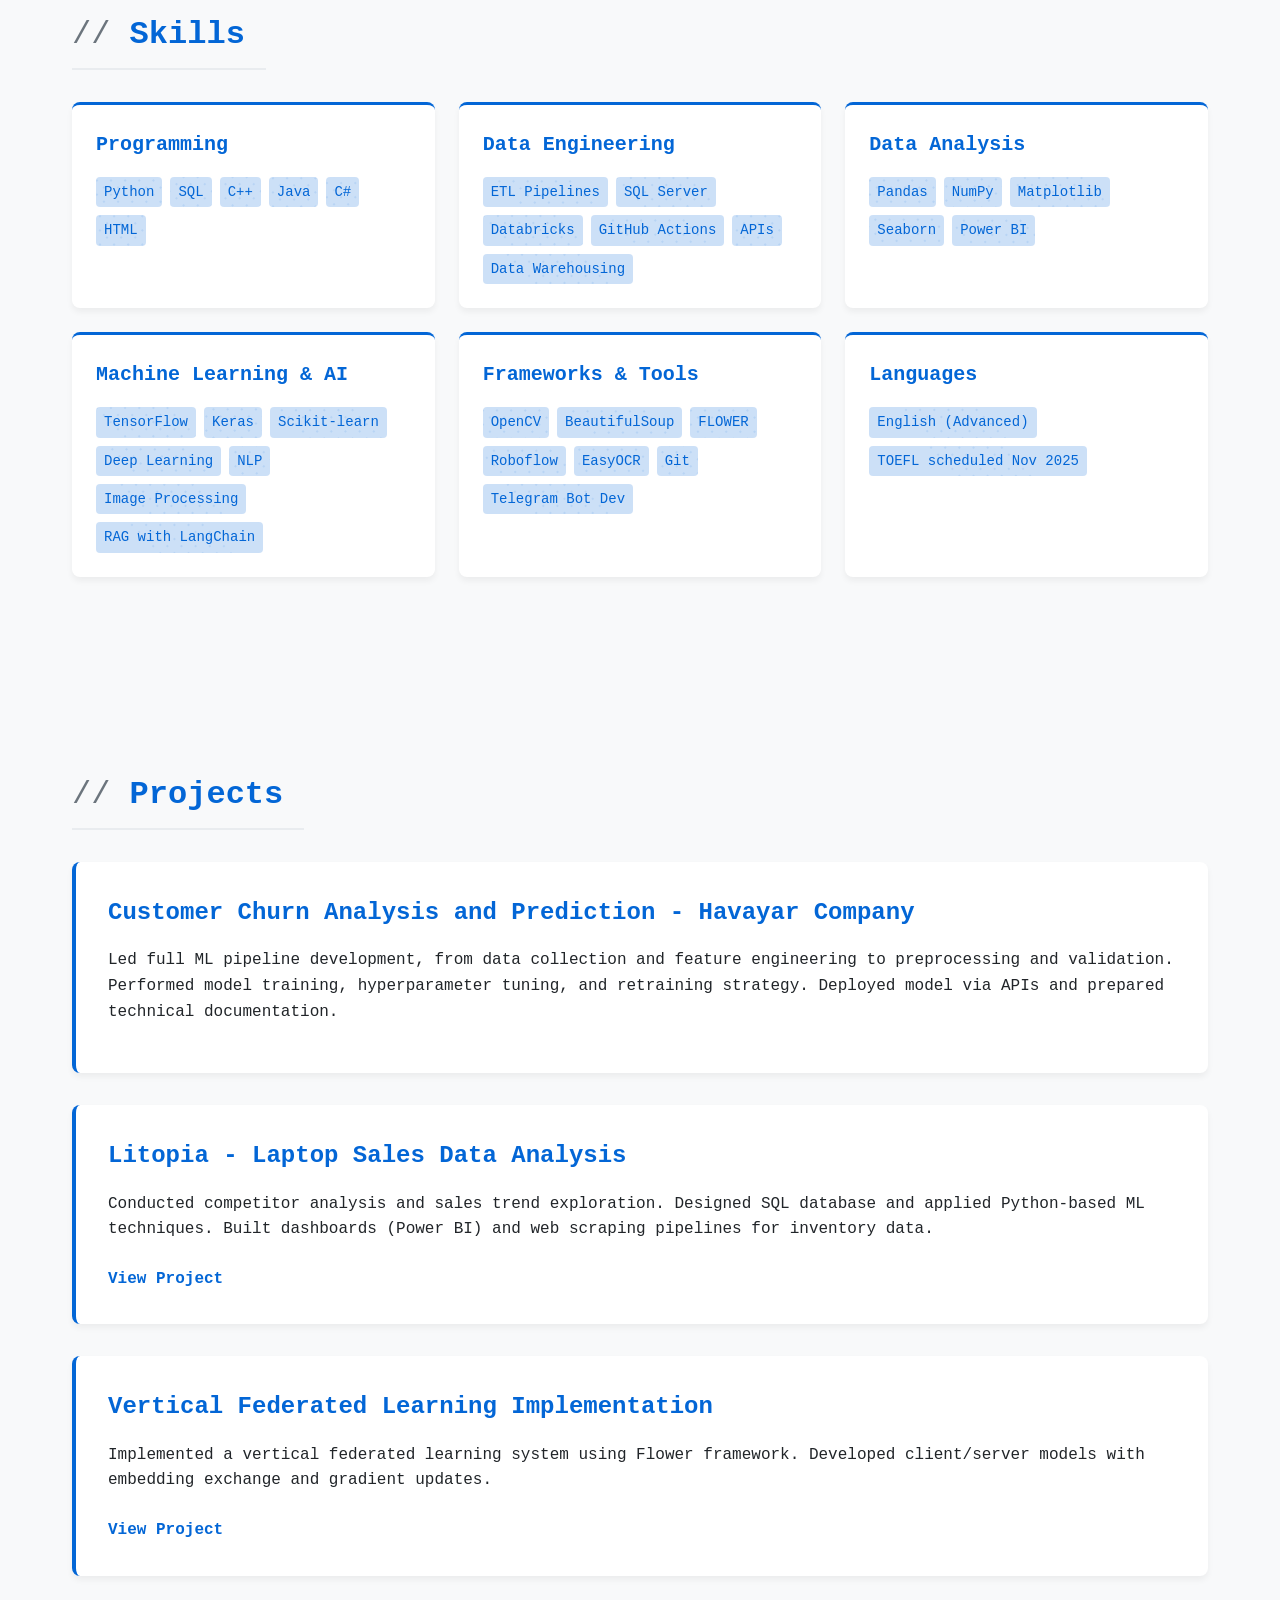
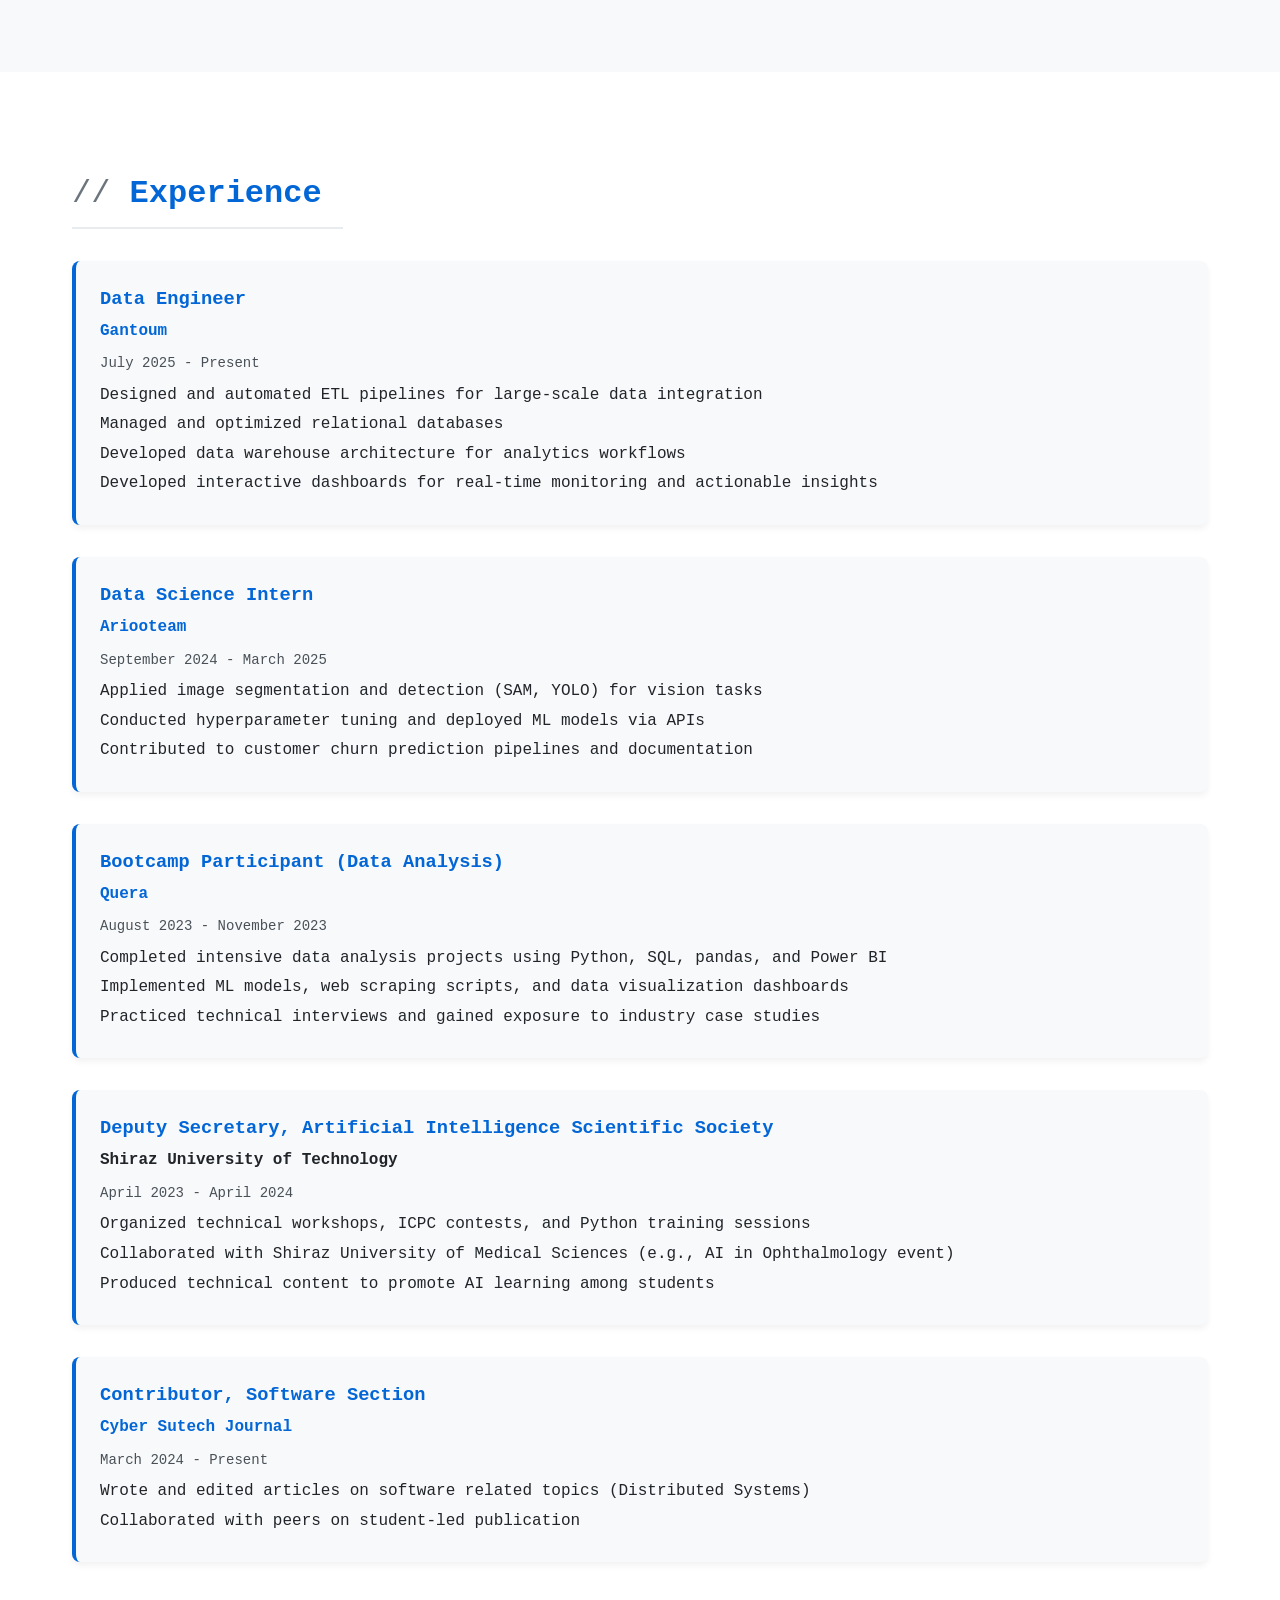
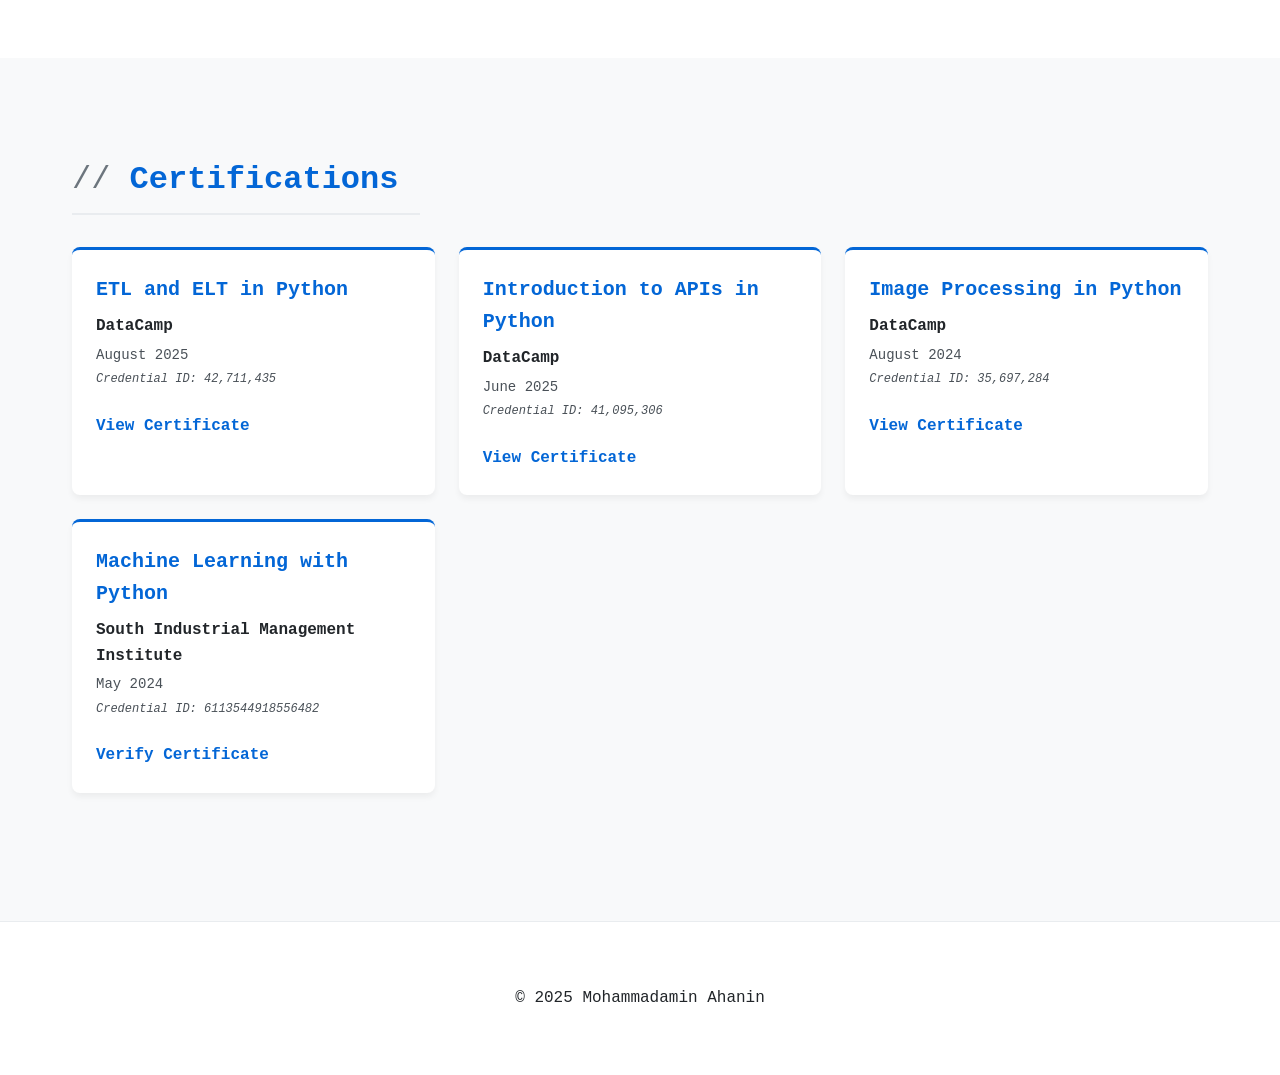
==== commit 51cf53bf: "idk" ====
--- a/index.html
+++ b/index.html
@@ -19,7 +19,7 @@
   <header class="header">
     <div class="container">
       <nav class="navbar">
-        <div class="logo"><span class="code-tag">&lt;</span>MA<span class="code-tag">/&gt;</span></div>
+        <div class="logo"><span class="code-tag">&lt;</span><span class="code-tag">/&gt;</span></div>
         <ul class="nav-links">
           <li><a href="#about">About</a></li>
           <li><a href="#education">Education</a></li>
@@ -46,11 +46,7 @@
         <h1 class="name">Mohammadamin Ahanin</h1>
         <div class="welcome-section">
           <h2 class="welcome-title">Welcome</h2>
-<<<<<<< HEAD
           <p>Explore my work in Data Science, Machine Learning, and AI Research.</p>
-=======
-          <p>Explore my work in Data Engineering, Machine Learning, and AI Research.</p>
->>>>>>> c5665e828d8aed18a263e678db1a5dd3e972619f
         </div>
       </div>
     </div>
@@ -62,11 +58,7 @@
         <h2 class="section-title"><span class="code-comment">// </span>About Me</h2>
         <div class="about-content">
           <div class="about-text">
-<<<<<<< HEAD
             <p>Computer Engineering graduate familiar with ETL Pipelines, Machine Learning, and Federated Learning. Passionate about developing intelligent systems for healthcare and data-driven solutions.</p>
-=======
-            <p>Data Engineer and Computer Engineering graduate with expertise in ETL pipelines, machine learning, and federated learning. Passionate about developing intelligent systems for healthcare and data-driven solutions.</p>
->>>>>>> c5665e828d8aed18a263e678db1a5dd3e972619f
             <div class="contact-info">
               <div class="contact-item">
                 <span class="contact-icon">✉️</span>
